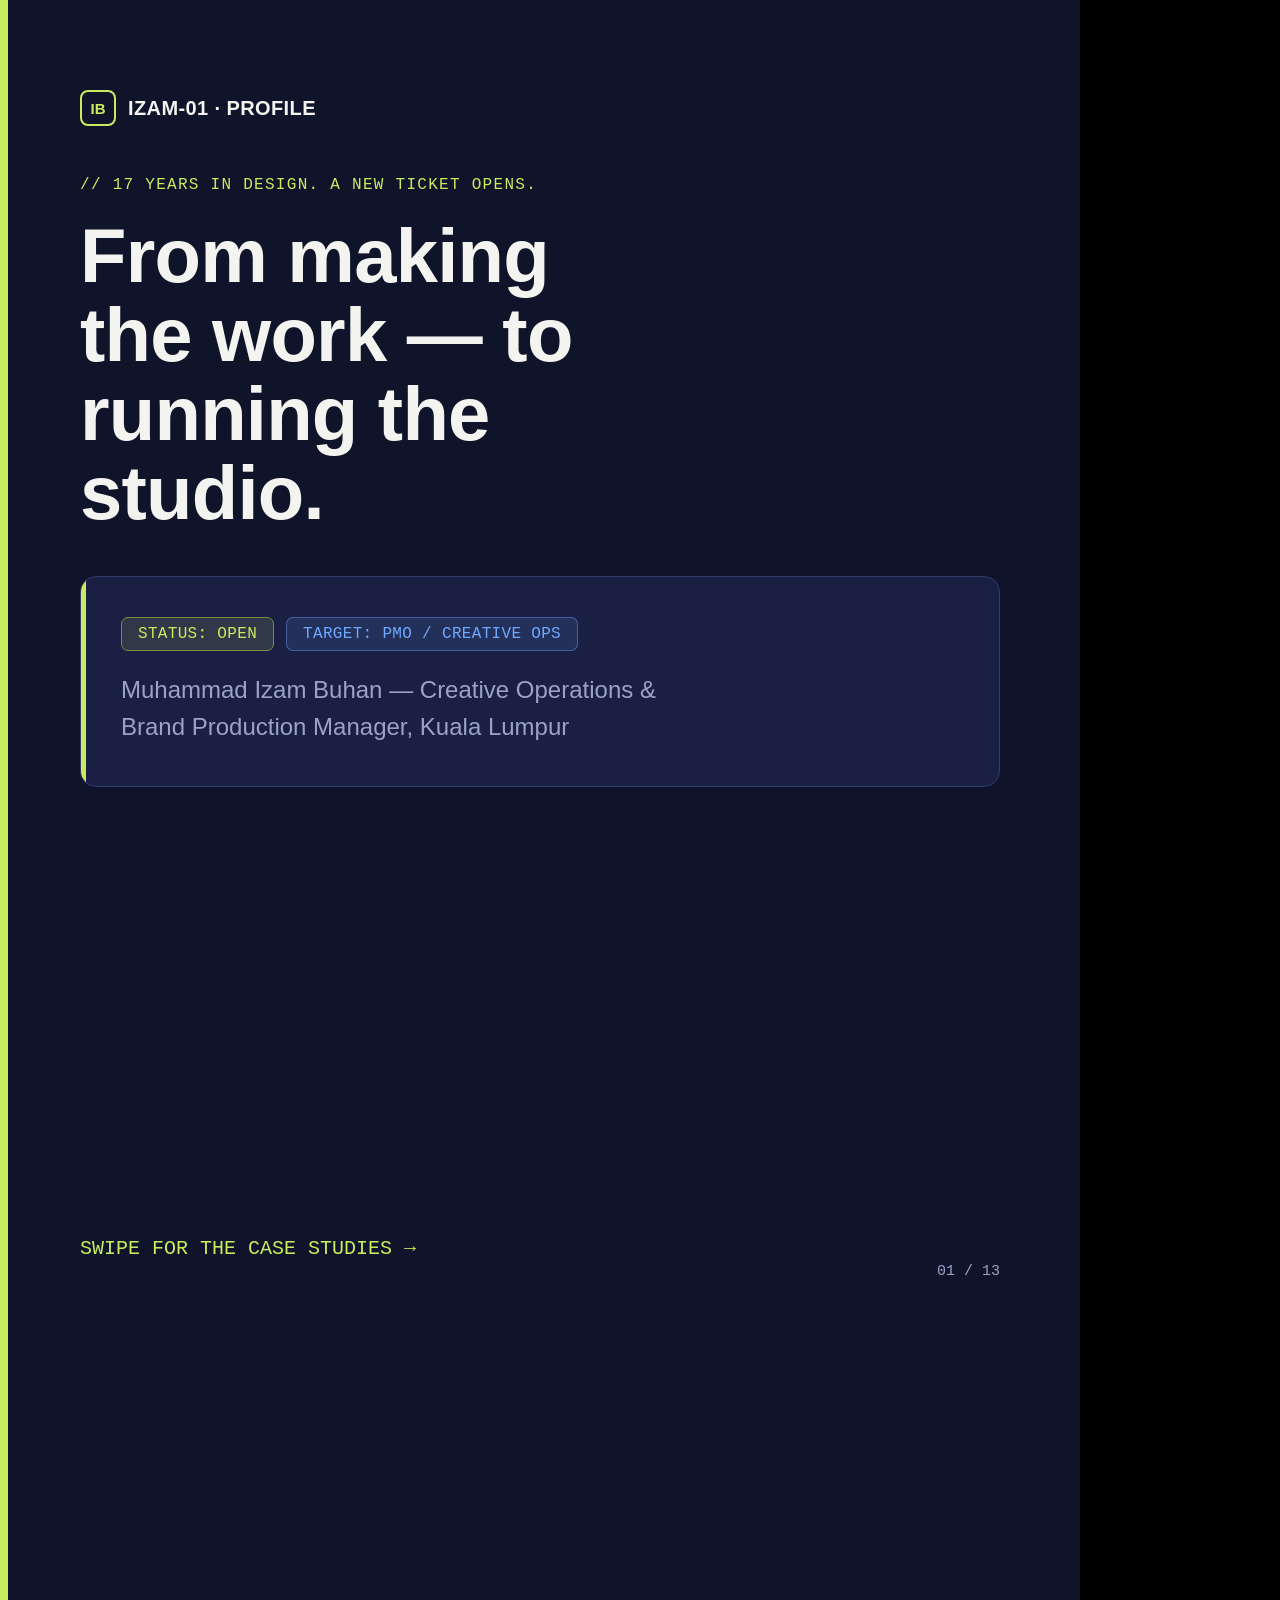
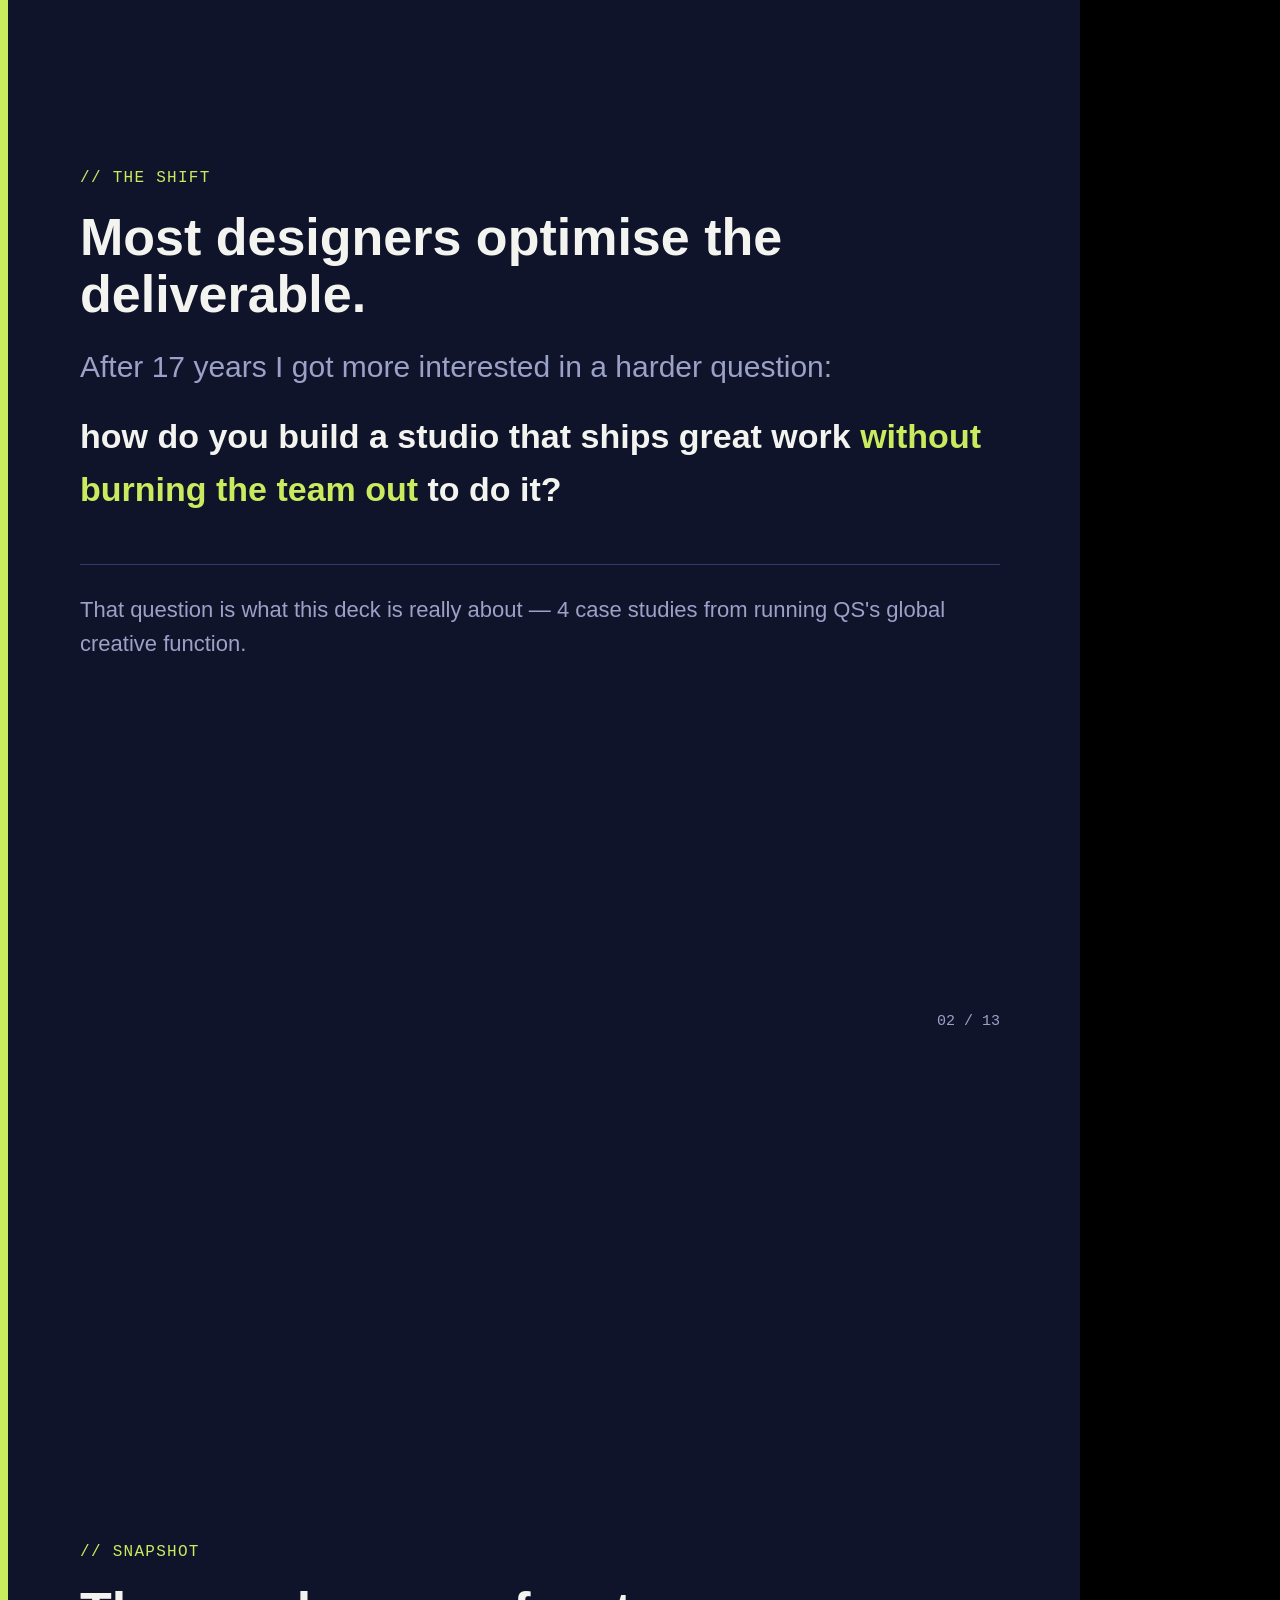
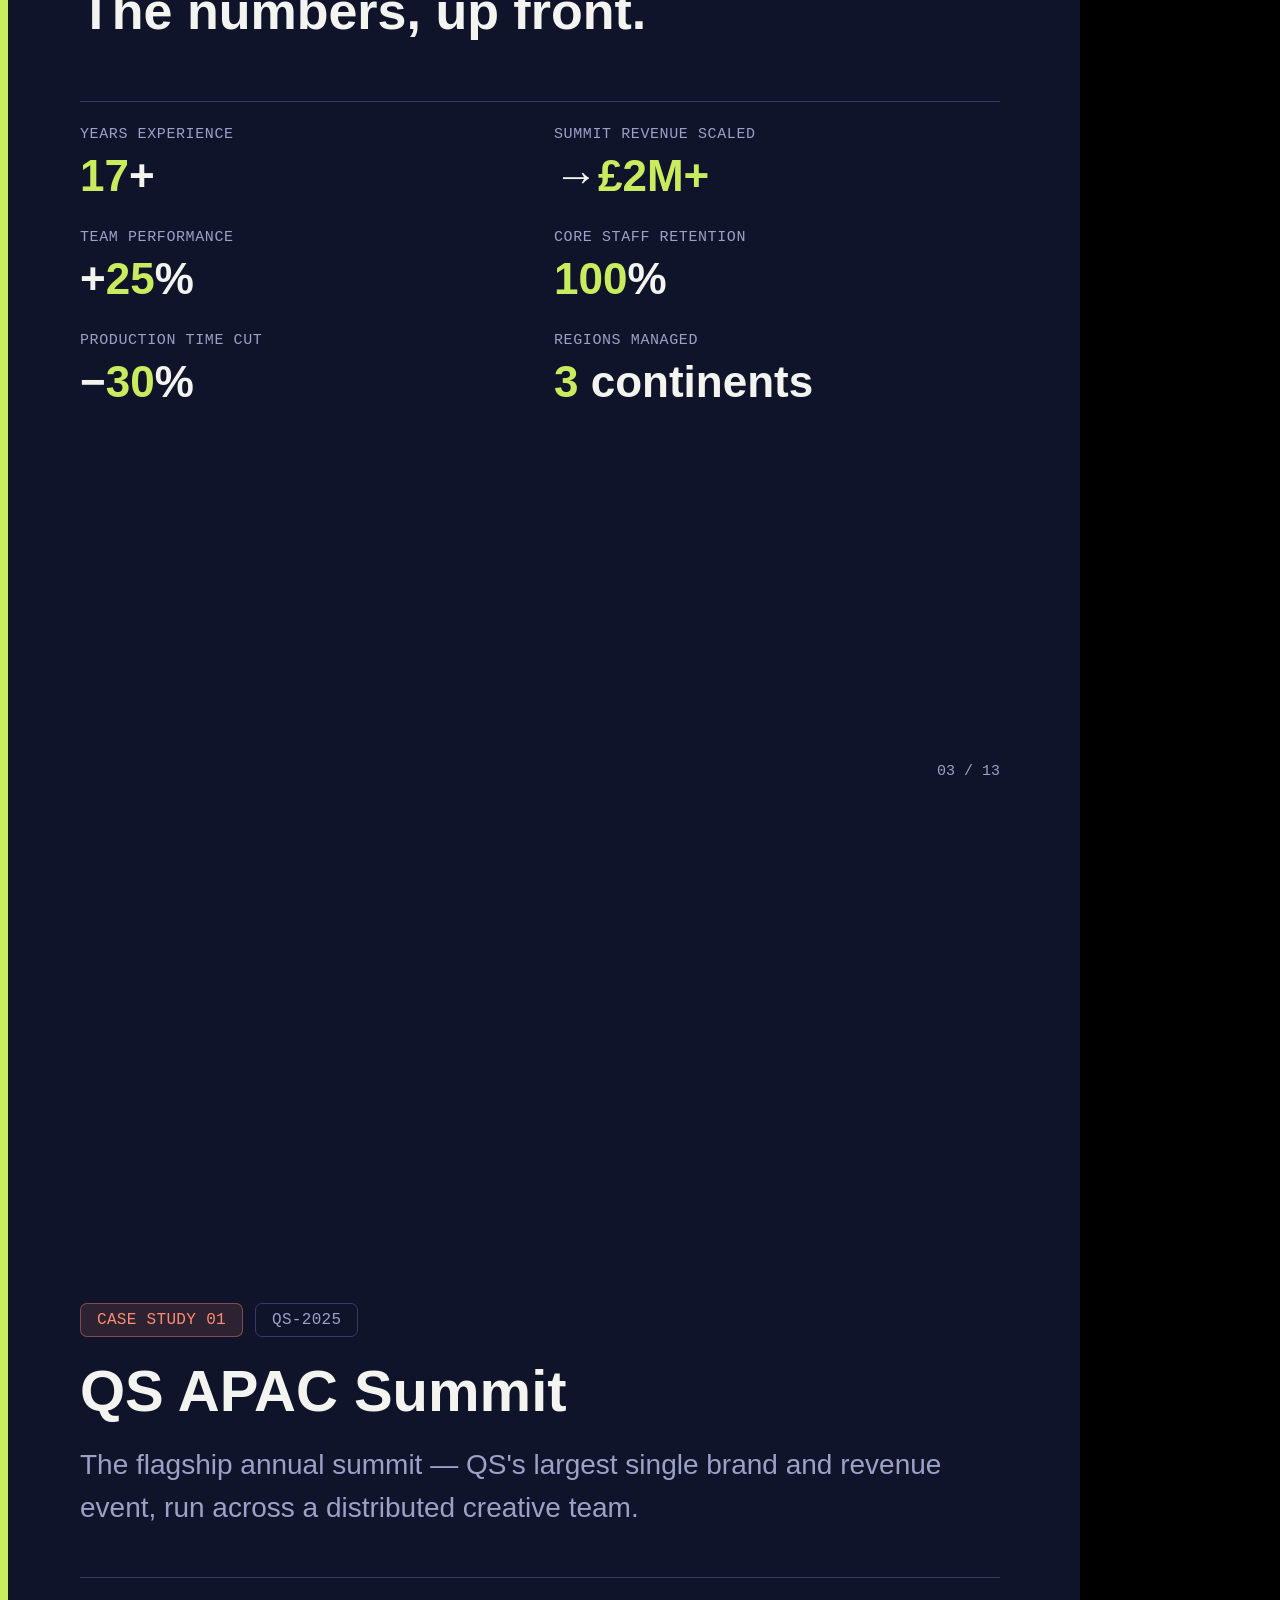
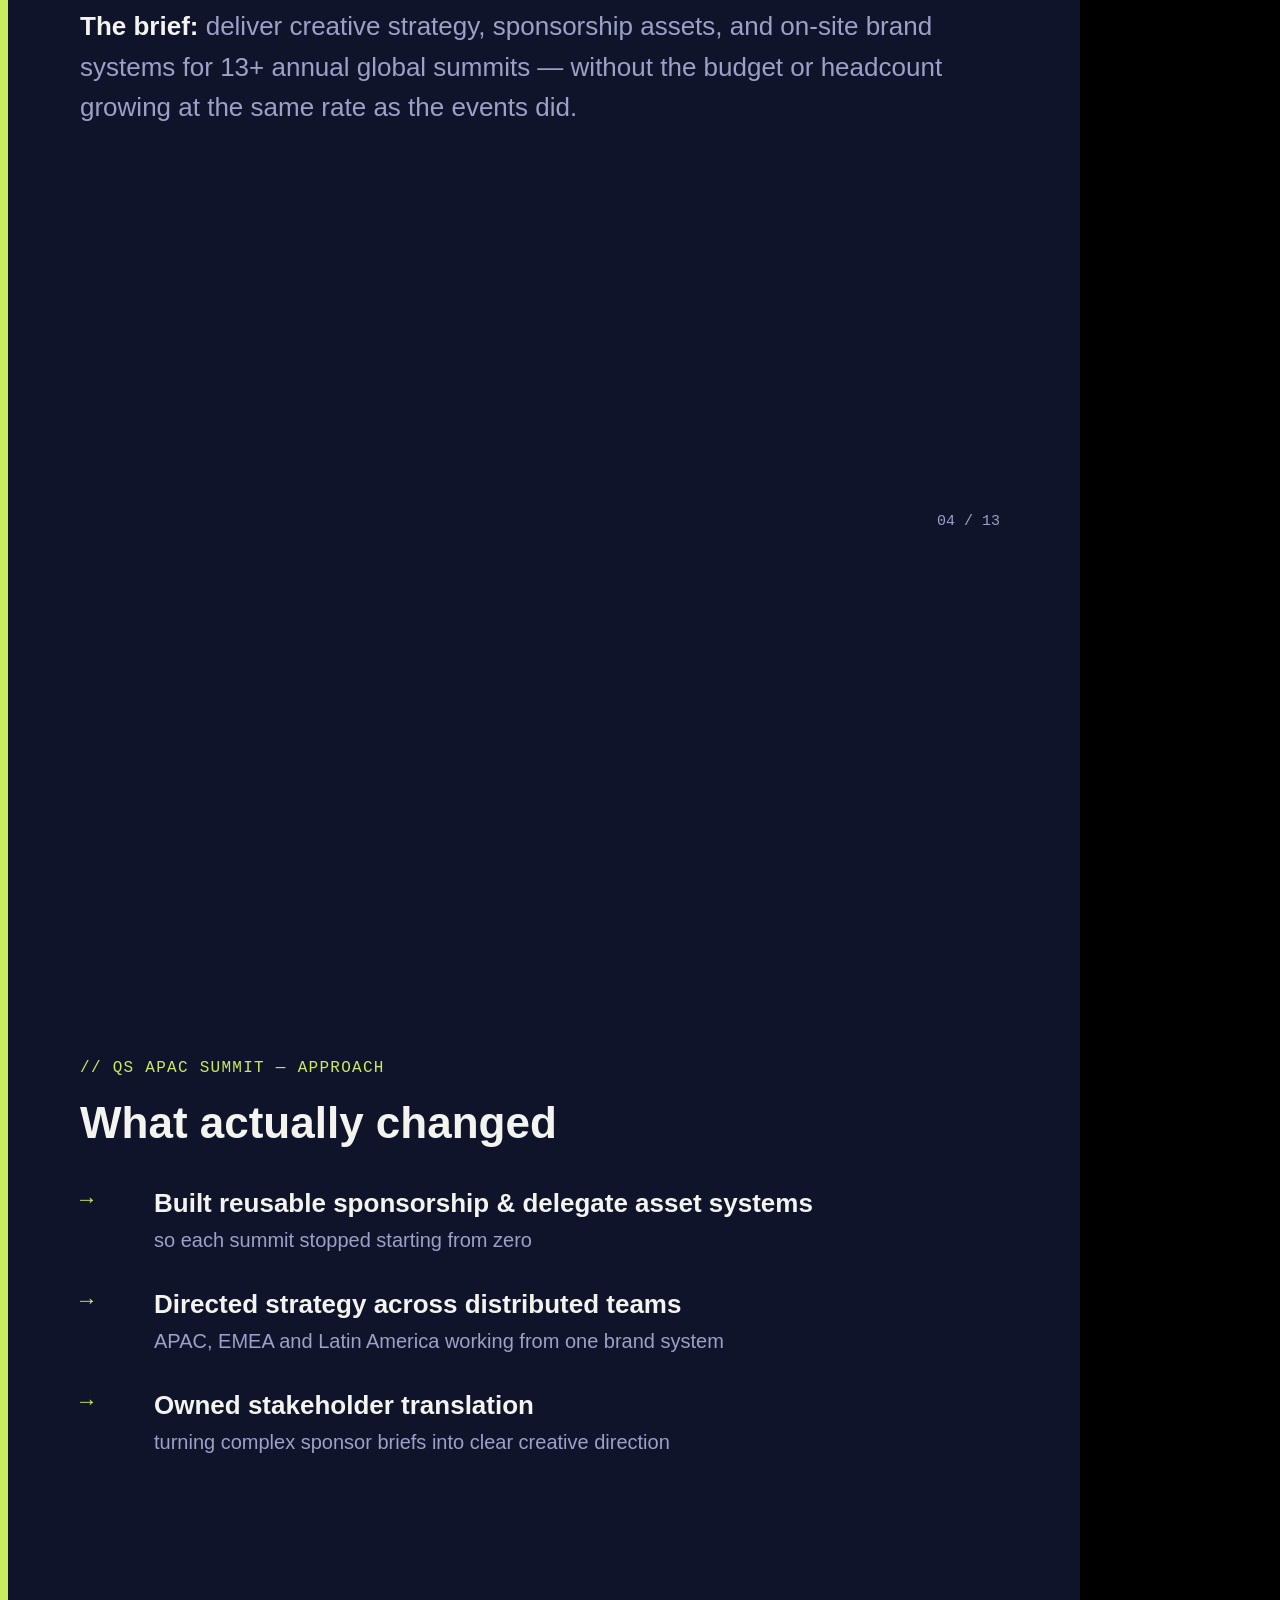
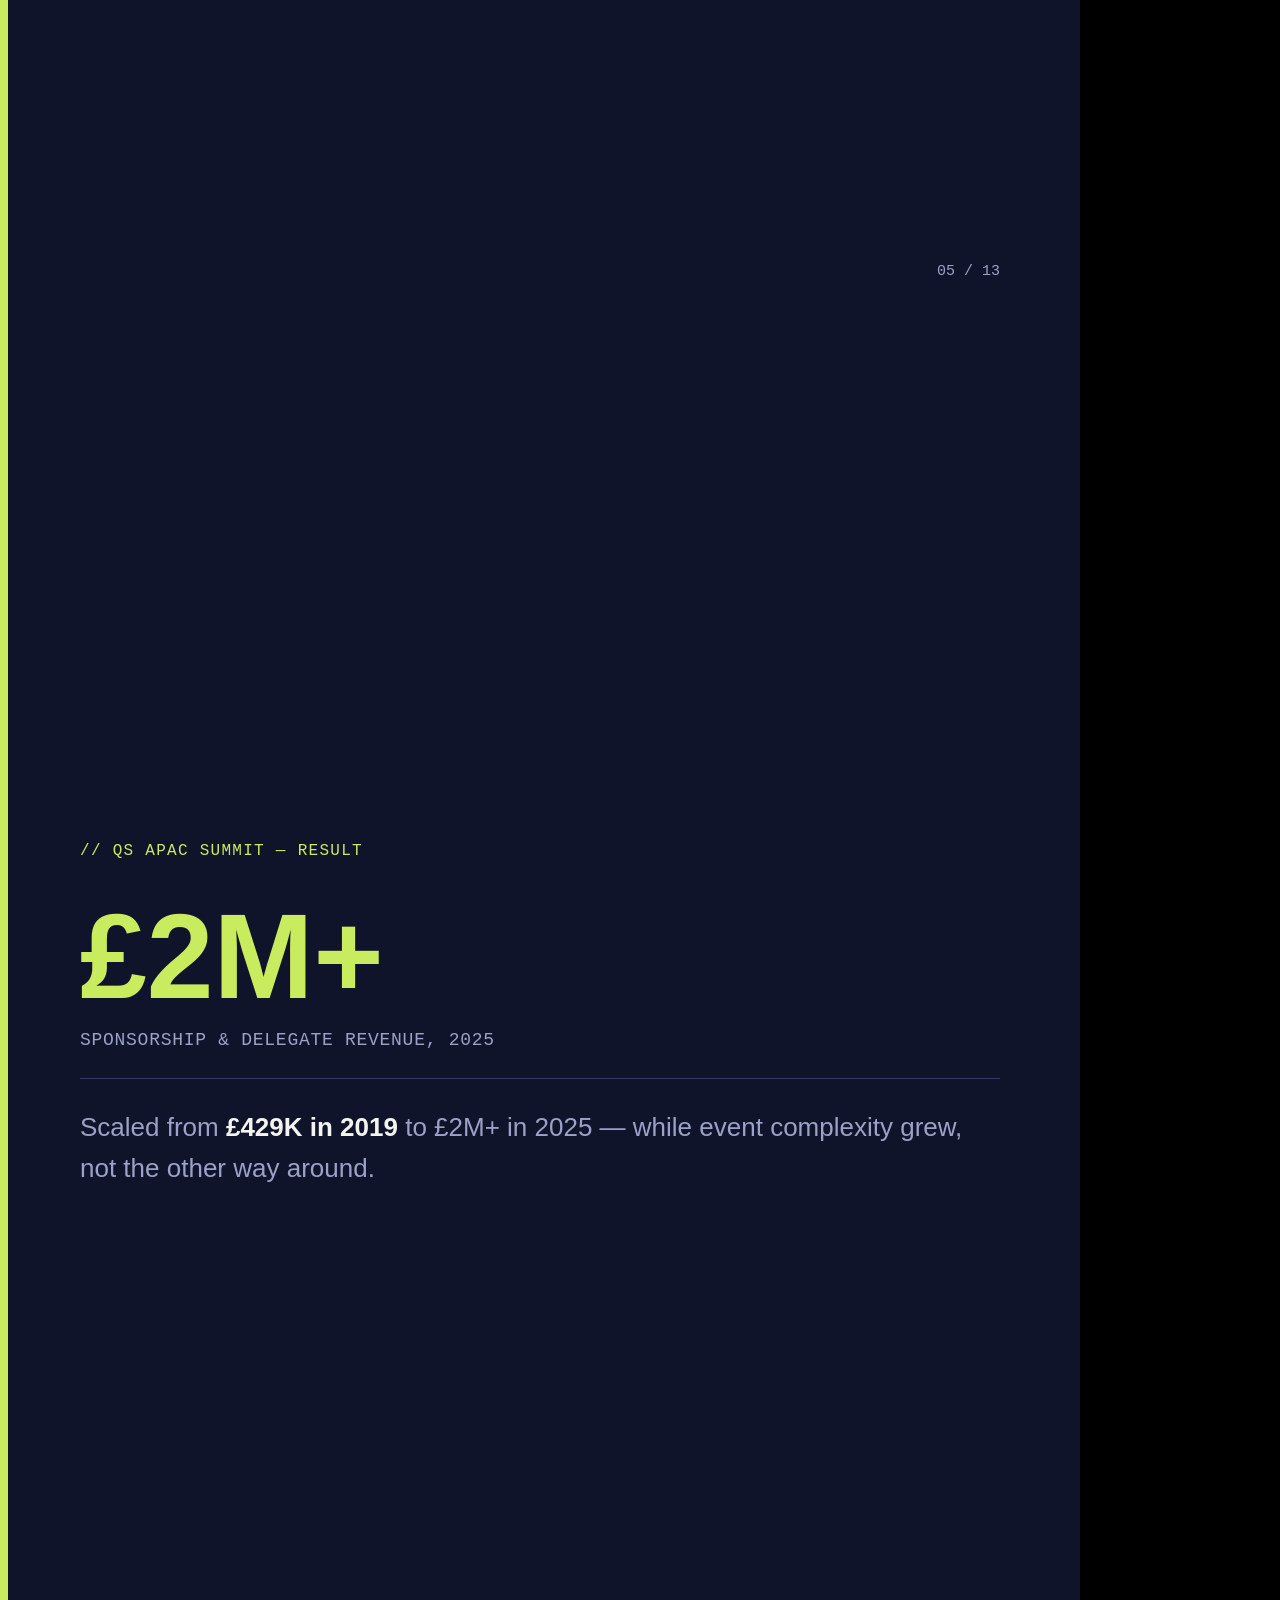
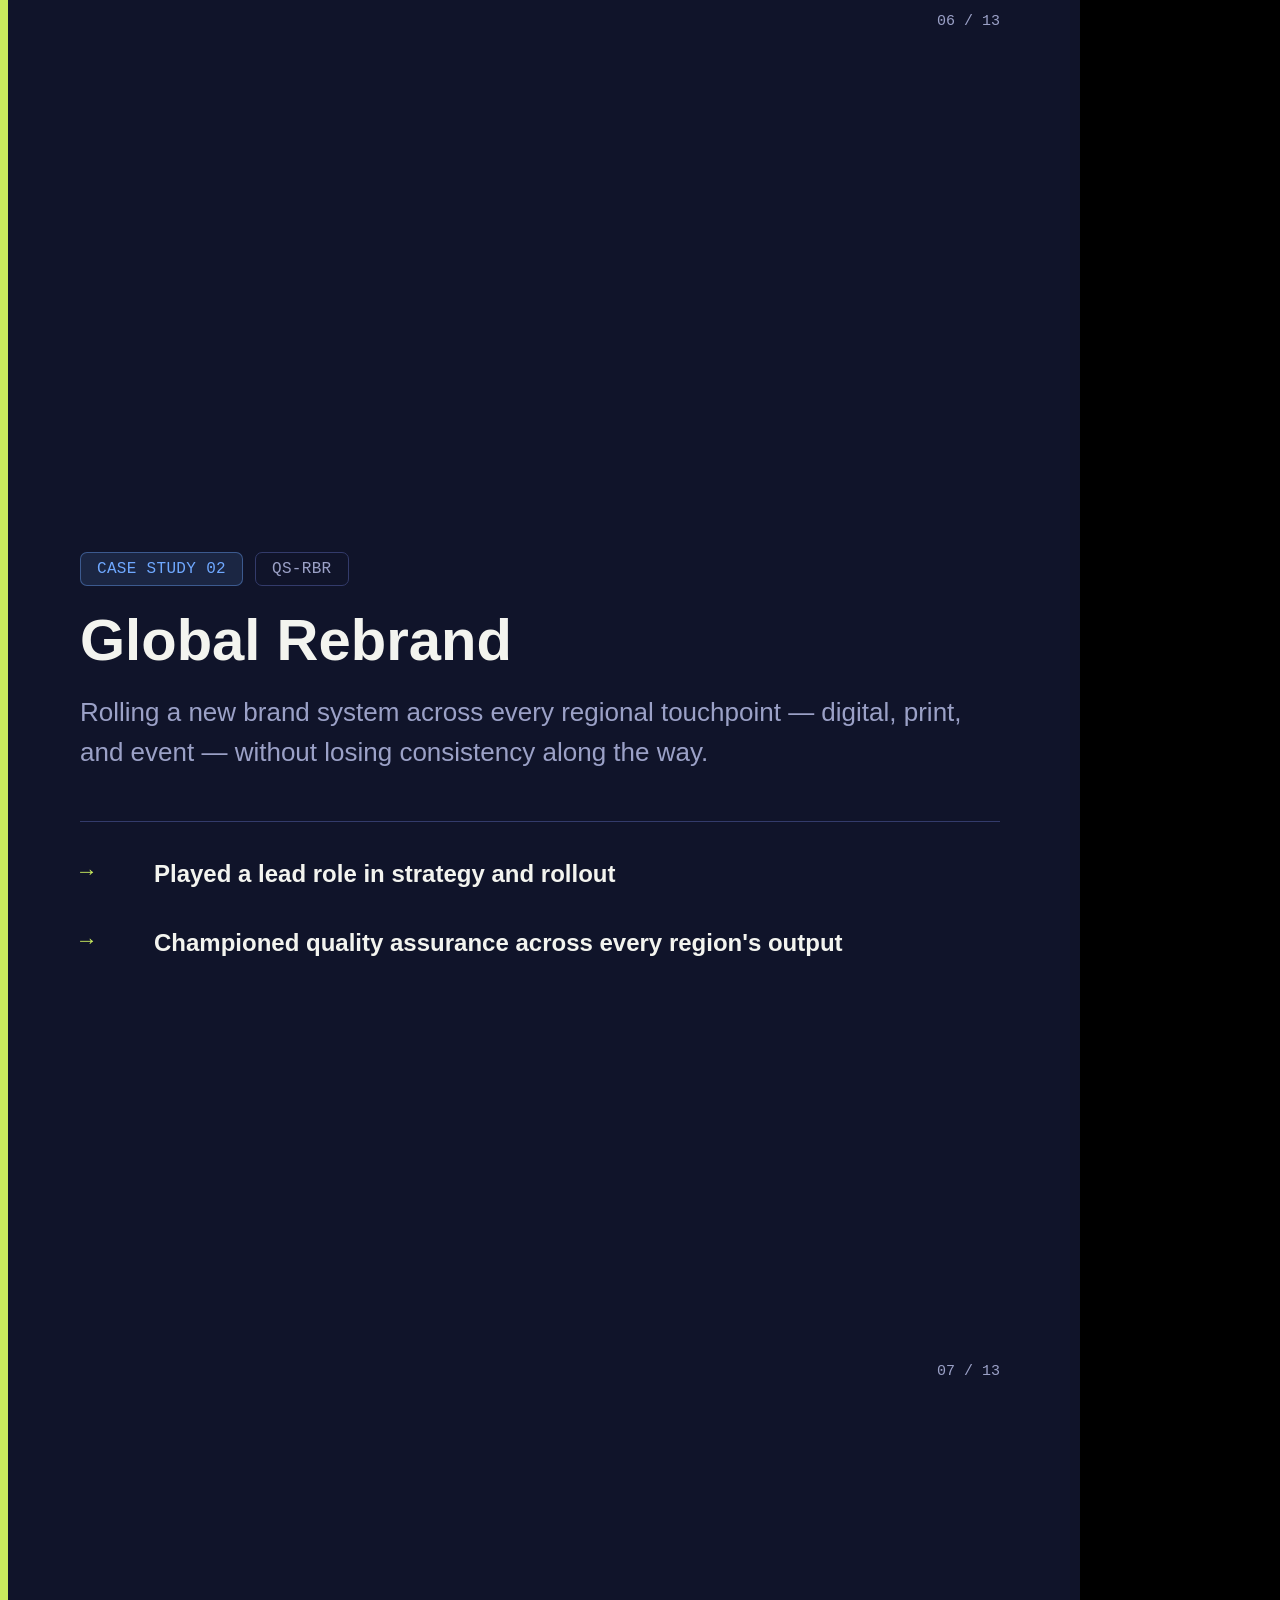
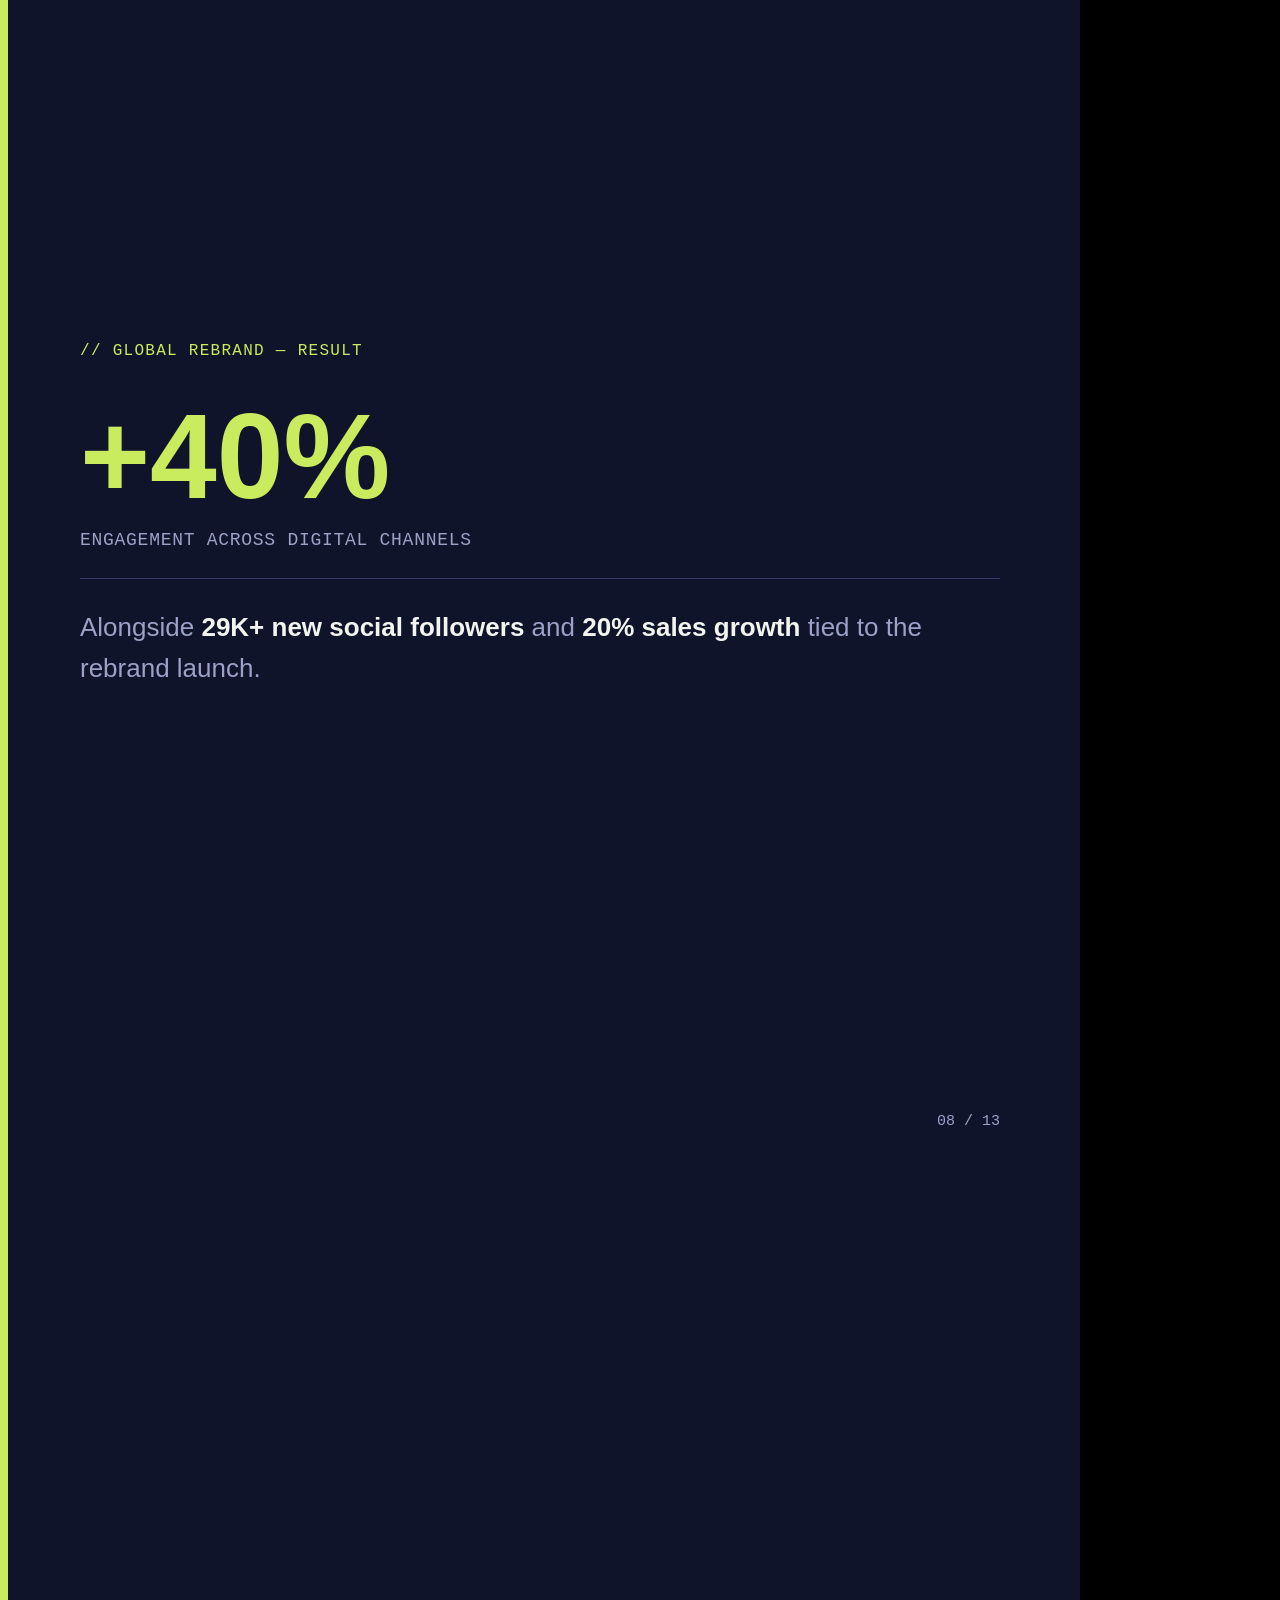
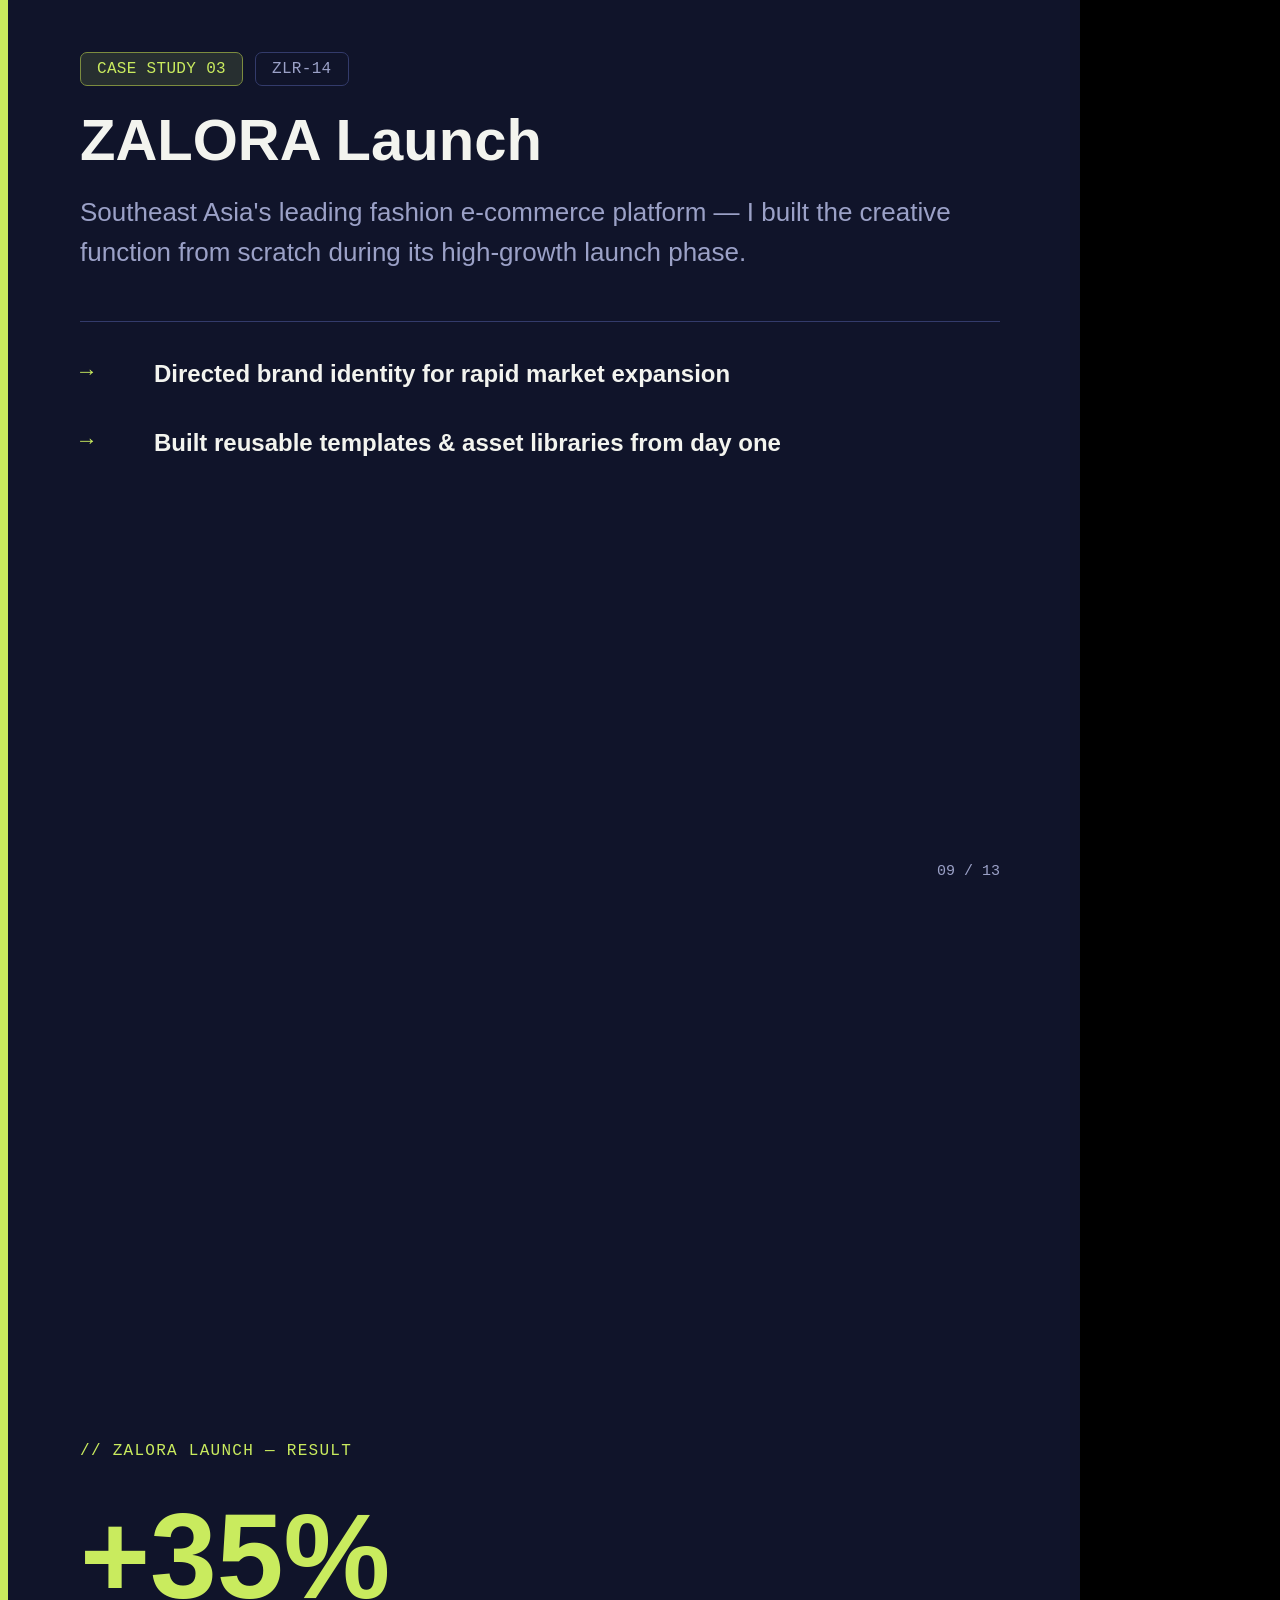
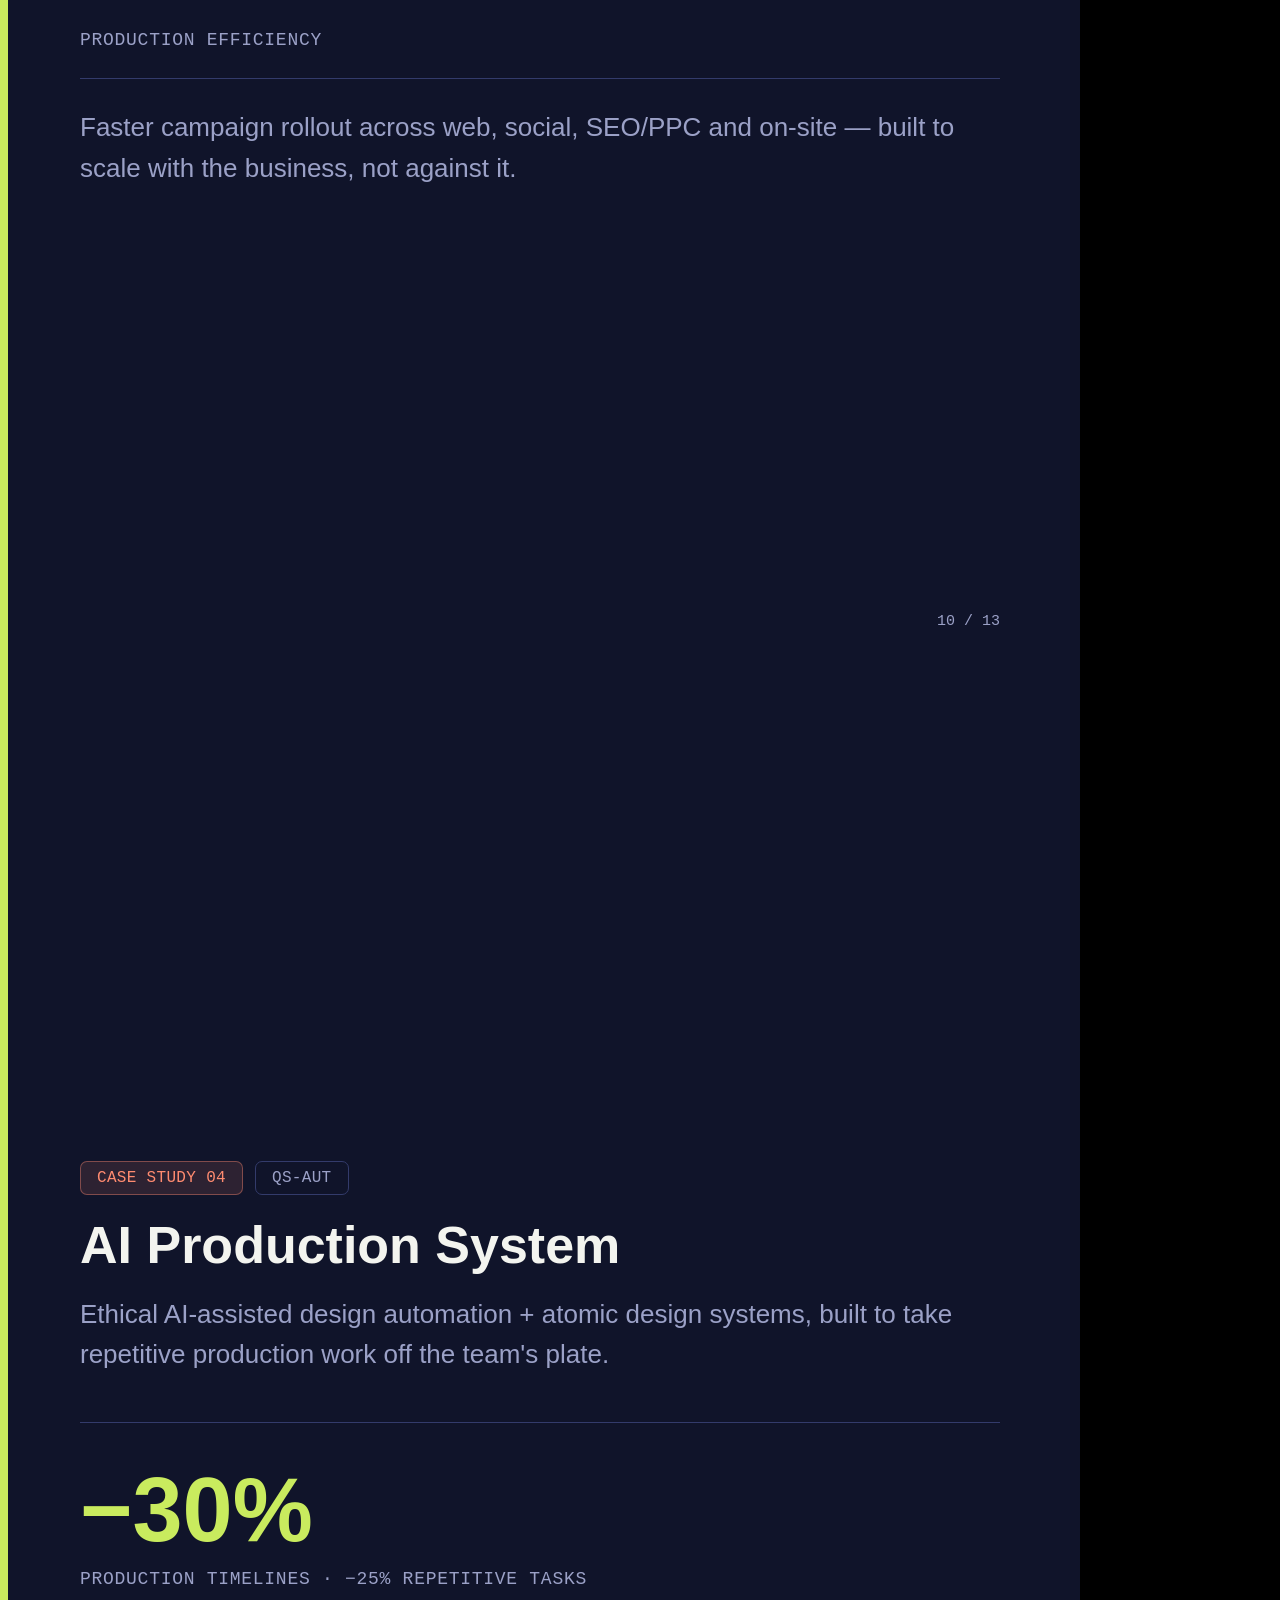
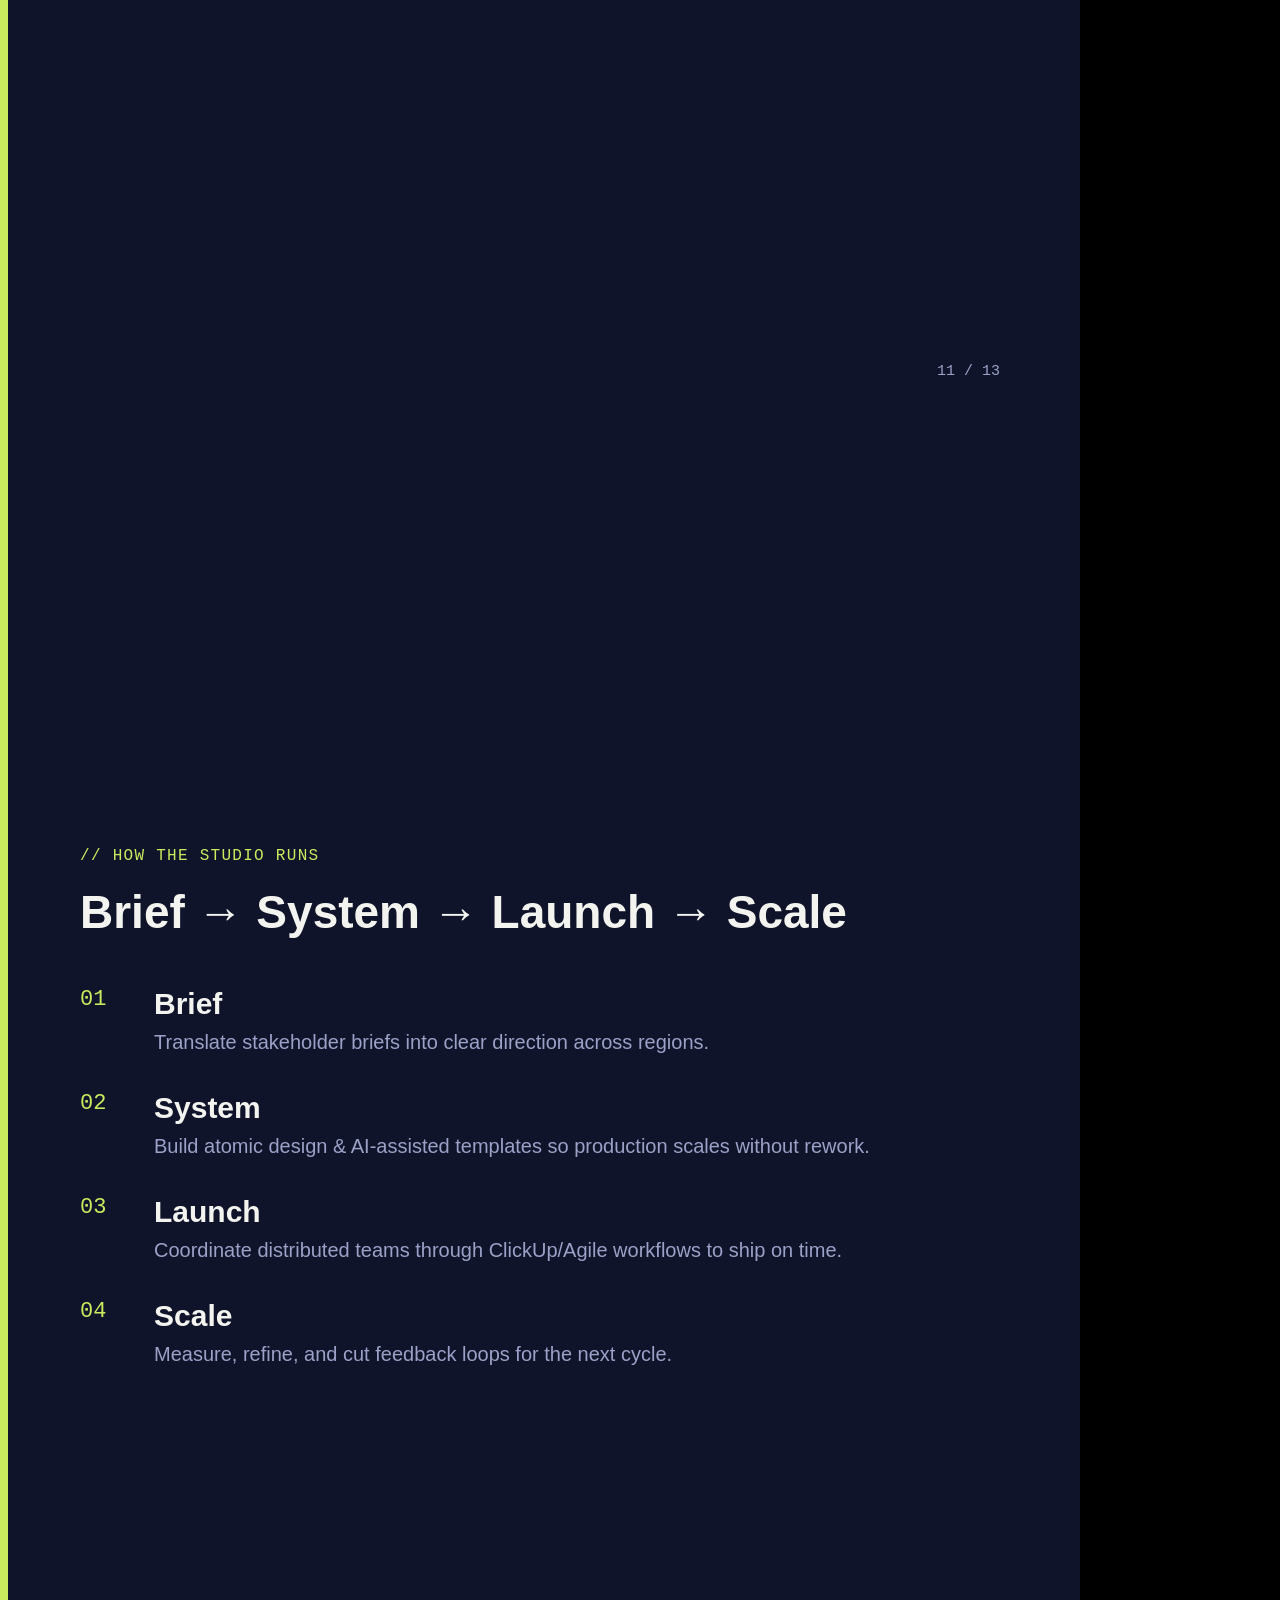
==== carousel-source.html @ 73d79869 "Update carousel-source.html" ====
<!DOCTYPE html>
<html lang="en">
<head>
<meta charset="UTF-8">
<meta name="viewport" content="width=device-width, initial-scale=1.0">
<link rel="icon" type="image/svg+xml" href="favicon.svg">
<link rel="icon" type="image/png" sizes="32x32" href="favicon-32.png">
<link rel="apple-touch-icon" sizes="180x180" href="apple-touch-icon.png">
<link rel="icon" href="favicon.ico">
<link rel="stylesheet" href="styles.css">
<title>Izam Buhan — LinkedIn Carousel</title>
<style>
  :root{
    --bg: #10142A;
    --surface: #1A2044;
    --surface-hi: #232B57;
    --line: #333B6B;
    --text: #F3F4EF;
    --text-dim: #9BA1C7;
    --accent: #C9EB5E;
    --accent-dim: #7C8C3F;
    --tag-blue: #6FA8FF;
    --tag-coral: #FF8B70;
  }
  *{ box-sizing:border-box; }
  html,body{ margin:0; padding:0; background:#000; }
  .mono{ font-family:'Liberation Mono','DejaVu Sans Mono',monospace; }
  .display{ font-family:'Liberation Sans','DejaVu Sans',sans-serif; font-weight:700; }
  body{ font-family:'Liberation Sans','DejaVu Sans',sans-serif; -webkit-font-smoothing:antialiased; }

  .slide{
    width: 1080px; height: 1350px;
    background: var(--bg);
    color: var(--text);
    position: relative;
    overflow: hidden;
    padding: 90px 80px;
    display: flex;
    flex-direction: column;
    justify-content: center;
    page-break-after: always;
  }

  .eyebrow{
    font-family:'Liberation Mono','DejaVu Sans Mono',monospace; font-size:16px; color:var(--accent);
    letter-spacing:0.08em; margin-bottom:22px; text-transform:uppercase;
  }
  .pagenum{
    position:absolute; bottom:70px; right:80px;
    font-family:'Liberation Mono','DejaVu Sans Mono',monospace; font-size:15px; color:var(--text-dim);
  }
  .accentbar{ position:absolute; left:0; top:0; bottom:0; width:8px; background:var(--accent); }

  .tag{ font-family:'Liberation Mono','DejaVu Sans Mono',monospace; font-size:16px; padding:7px 16px; border-radius:7px; letter-spacing:0.02em; display:inline-block;}
  .tag.open{ background: rgba(201,235,94,0.12); color:var(--accent); border:1px solid var(--accent-dim);}
  .tag.role{ background: rgba(111,168,255,0.12); color:var(--tag-blue); border:1px solid rgba(111,168,255,0.4);}
  .tag.shipped{ background: rgba(201,235,94,0.12); color:var(--accent); }
  .tag.scaled{ background: rgba(255,139,112,0.12); color:var(--tag-coral); }
  .tag.live{ background: rgba(111,168,255,0.12); color:var(--tag-blue); }

  h1.big{ font-family:'Liberation Sans','DejaVu Sans',sans-serif; font-weight:700; font-size:76px; line-height:1.04; margin:0 0 24px; letter-spacing:-0.01em;}
  h2.mid{ font-family:'Liberation Sans','DejaVu Sans',sans-serif; font-weight:700; font-size:52px; line-height:1.1; margin:0 0 20px; }
  p.body{ font-size:26px; line-height:1.55; color:var(--text-dim); margin:0 0 20px; }
  p.body b{ color:var(--text); font-weight:600; }

  .statline{ font-family:'Liberation Sans','DejaVu Sans',sans-serif; font-weight:700; font-size:120px; color:var(--accent); line-height:1; margin: 14px 0;}
  .statlabel{ font-family:'Liberation Mono','DejaVu Sans Mono',monospace; font-size:18px; color:var(--text-dim); letter-spacing:0.04em; }

  .field-grid{ display:grid; grid-template-columns: repeat(2, 1fr); gap: 28px; margin-top:auto; }
  .field .label{ font-family:'Liberation Mono','DejaVu Sans Mono',monospace; font-size:15px; color:var(--text-dim); margin-bottom:8px; }
  .field .value{ font-family:'Liberation Sans','DejaVu Sans',sans-serif; font-size:44px; font-weight:700; }
  .field .value span{ color:var(--accent); }

  .divider{ height:1px; background:var(--line); margin: 28px 0; }

  .flow-list .flow-item{ display:flex; gap:24px; align-items:flex-start; margin-bottom: 34px;}
  .flow-list .flow-num{ font-family:'Liberation Mono','DejaVu Sans Mono',monospace; font-size:22px; color:var(--accent); width:50px; flex-shrink:0;}
  .flow-list .flow-title{ font-family:'Liberation Sans','DejaVu Sans',sans-serif; font-weight:700; font-size:30px; margin-bottom:6px;}
  .flow-list .flow-desc{ font-size:20px; color:var(--text-dim); line-height:1.5;}

  .cover-ticket{
    background:var(--surface); border:1px solid var(--line); border-radius:16px;
    padding:40px; margin-top:20px; position:relative; overflow:hidden;
  }
  .cover-ticket::before{ content:""; position:absolute; left:0; top:0; bottom:0; width:5px; background:var(--accent);}

  .logo-row{ display:flex; align-items:center; gap:12px; margin-bottom:50px;}
  .logo-mark{ width:36px; height:36px; border:2px solid var(--accent); border-radius:8px; display:flex; align-items:center; justify-content:center; font-family:'Liberation Sans','DejaVu Sans',sans-serif; font-weight:700; font-size:15px; color:var(--accent);}
  .logo-text{ font-family:'Liberation Sans','DejaVu Sans',sans-serif; font-weight:600; font-size:20px; letter-spacing:0.02em;}

  .arrow-cta{ font-family:'Liberation Mono','DejaVu Sans Mono',monospace; font-size:20px; color:var(--accent); margin-top:auto; display:flex; align-items:center; gap:10px;}
</style>
</head>
<body>

<!-- SLIDE 1: COVER -->
<div class="slide">
  <div class="accentbar"></div>
  <div class="logo-row"><div class="logo-mark">IB</div><div class="logo-text mono">IZAM-01 · PROFILE</div></div>
  <div class="eyebrow">// 17 Years in Design. A New Ticket Opens.</div>
  <h1 class="big">From making<br>the work — to<br>running the<br>studio.</h1>
  <div class="cover-ticket">
    <div style="display:flex; gap:12px; margin-bottom:20px;">
      <span class="tag open">STATUS: OPEN</span>
      <span class="tag role">TARGET: PMO / CREATIVE OPS</span>
    </div>
    <p class="body" style="margin-bottom:0; font-size:24px;">Muhammad Izam Buhan — Creative Operations &amp; <br>Brand Production Manager, Kuala Lumpur</p>
  </div>
  <div class="arrow-cta">SWIPE FOR THE CASE STUDIES →</div>
  <div class="pagenum">01 / 13</div>
</div>

<!-- SLIDE 2: THE SHIFT -->
<div class="slide">
  <div class="accentbar"></div>
  <div class="eyebrow">// The Shift</div>
  <h2 class="mid">Most designers optimise the deliverable.</h2>
  <p class="body" style="font-size:30px;">After 17 years I got more interested in a harder question:</p>
  <p class="body" style="font-size:34px; color:var(--text); font-weight:600;">how do you build a studio that ships great work <span style="color:var(--accent)">without burning the team out</span> to do it?</p>
  <div class="divider"></div>
  <p class="body" style="font-size:22px;">That question is what this deck is really about — 4 case studies from running QS's global creative function.</p>
  <div class="pagenum">02 / 13</div>
</div>

<!-- SLIDE 3: SNAPSHOT -->
<div class="slide">
  <div class="accentbar"></div>
  <div class="eyebrow">// Snapshot</div>
  <h2 class="mid">The numbers, up front.</h2>
  <div class="field-grid" style="margin-top:40px;">
    <div class="field"><div class="label">YEARS EXPERIENCE</div><div class="value"><span>17</span>+</div></div>
    <div class="field"><div class="label">SUMMIT REVENUE SCALED</div><div class="value">→<span>£2M+</span></div></div>
    <div class="field"><div class="label">TEAM PERFORMANCE</div><div class="value">+<span>25</span>%</div></div>
    <div class="field"><div class="label">CORE STAFF RETENTION</div><div class="value"><span>100</span>%</div></div>
    <div class="field"><div class="label">PRODUCTION TIME CUT</div><div class="value">−<span>30</span>%</div></div>
    <div class="field"><div class="label">REGIONS MANAGED</div><div class="value"><span>3</span> continents</div></div>
  </div>
  <div class="pagenum">03 / 13</div>
</div>

<!-- SLIDE 4: CASE STUDY 1 - CONTEXT -->
<div class="slide">
  <div class="accentbar"></div>
  <div style="display:flex; gap:12px; margin-bottom:22px;"><span class="tag scaled">CASE STUDY 01</span><span class="tag mono" style="background:transparent;border:1px solid var(--line);color:var(--text-dim);">QS-2025</span></div>
  <h2 class="mid" style="font-size:58px;">QS APAC Summit</h2>
  <p class="body" style="font-size:28px;">The flagship annual summit — QS's largest single brand and revenue event, run across a distributed creative team.</p>
  <div class="divider"></div>
  <p class="body"><b>The brief:</b> deliver creative strategy, sponsorship assets, and on-site brand systems for 13+ annual global summits — without the budget or headcount growing at the same rate as the events did.</p>
  <div class="pagenum">04 / 13</div>
</div>

<!-- SLIDE 5: CASE STUDY 1 - APPROACH -->
<div class="slide">
  <div class="accentbar"></div>
  <div class="eyebrow">// QS APAC Summit — Approach</div>
  <h2 class="mid" style="font-size:44px;">What actually changed</h2>
  <div class="flow-list" style="margin-top:20px;">
    <div class="flow-item"><div class="flow-num">→</div><div><div class="flow-title" style="font-size:26px;">Built reusable sponsorship &amp; delegate asset systems</div><div class="flow-desc">so each summit stopped starting from zero</div></div></div>
    <div class="flow-item"><div class="flow-num">→</div><div><div class="flow-title" style="font-size:26px;">Directed strategy across distributed teams</div><div class="flow-desc">APAC, EMEA and Latin America working from one brand system</div></div></div>
    <div class="flow-item"><div class="flow-num">→</div><div><div class="flow-title" style="font-size:26px;">Owned stakeholder translation</div><div class="flow-desc">turning complex sponsor briefs into clear creative direction</div></div></div>
  </div>
  <div class="pagenum">05 / 13</div>
</div>

<!-- SLIDE 6: CASE STUDY 1 - RESULT -->
<div class="slide">
  <div class="accentbar"></div>
  <div class="eyebrow">// QS APAC Summit — Result</div>
  <div class="statline">£2M+</div>
  <div class="statlabel">SPONSORSHIP &amp; DELEGATE REVENUE, 2025</div>
  <div class="divider"></div>
  <p class="body" style="font-size:26px;">Scaled from <b>£429K in 2019</b> to £2M+ in 2025 — while event complexity grew, not the other way around.</p>
  <div class="pagenum">06 / 13</div>
</div>

<!-- SLIDE 7: CASE STUDY 2 - CONTEXT + APPROACH -->
<div class="slide">
  <div class="accentbar"></div>
  <div style="display:flex; gap:12px; margin-bottom:22px;"><span class="tag live">CASE STUDY 02</span><span class="tag mono" style="background:transparent;border:1px solid var(--line);color:var(--text-dim);">QS-RBR</span></div>
  <h2 class="mid" style="font-size:58px;">Global Rebrand</h2>
  <p class="body" style="font-size:26px;">Rolling a new brand system across every regional touchpoint — digital, print, and event — without losing consistency along the way.</p>
  <div class="divider"></div>
  <div class="flow-list" style="margin-top:10px;">
    <div class="flow-item"><div class="flow-num">→</div><div><div class="flow-title" style="font-size:24px;">Played a lead role in strategy and rollout</div></div></div>
    <div class="flow-item"><div class="flow-num">→</div><div><div class="flow-title" style="font-size:24px;">Championed quality assurance across every region's output</div></div></div>
  </div>
  <div class="pagenum">07 / 13</div>
</div>

<!-- SLIDE 8: CASE STUDY 2 - RESULT -->
<div class="slide">
  <div class="accentbar"></div>
  <div class="eyebrow">// Global Rebrand — Result</div>
  <div class="statline">+40%</div>
  <div class="statlabel">ENGAGEMENT ACROSS DIGITAL CHANNELS</div>
  <div class="divider"></div>
  <p class="body" style="font-size:26px;">Alongside <b>29K+ new social followers</b> and <b>20% sales growth</b> tied to the rebrand launch.</p>
  <div class="pagenum">08 / 13</div>
</div>

<!-- SLIDE 9: CASE STUDY 3 - CONTEXT + APPROACH -->
<div class="slide">
  <div class="accentbar"></div>
  <div style="display:flex; gap:12px; margin-bottom:22px;"><span class="tag shipped">CASE STUDY 03</span><span class="tag mono" style="background:transparent;border:1px solid var(--line);color:var(--text-dim);">ZLR-14</span></div>
  <h2 class="mid" style="font-size:58px;">ZALORA Launch</h2>
  <p class="body" style="font-size:26px;">Southeast Asia's leading fashion e-commerce platform — I built the creative function from scratch during its high-growth launch phase.</p>
  <div class="divider"></div>
  <div class="flow-list" style="margin-top:10px;">
    <div class="flow-item"><div class="flow-num">→</div><div><div class="flow-title" style="font-size:24px;">Directed brand identity for rapid market expansion</div></div></div>
    <div class="flow-item"><div class="flow-num">→</div><div><div class="flow-title" style="font-size:24px;">Built reusable templates &amp; asset libraries from day one</div></div></div>
  </div>
  <div class="pagenum">09 / 13</div>
</div>

<!-- SLIDE 10: CASE STUDY 3 - RESULT -->
<div class="slide">
  <div class="accentbar"></div>
  <div class="eyebrow">// ZALORA Launch — Result</div>
  <div class="statline">+35%</div>
  <div class="statlabel">PRODUCTION EFFICIENCY</div>
  <div class="divider"></div>
  <p class="body" style="font-size:26px;">Faster campaign rollout across web, social, SEO/PPC and on-site — built to scale with the business, not against it.</p>
  <div class="pagenum">10 / 13</div>
</div>

<!-- SLIDE 11: CASE STUDY 4 - AI SYSTEM -->
<div class="slide">
  <div class="accentbar"></div>
  <div style="display:flex; gap:12px; margin-bottom:22px;"><span class="tag scaled">CASE STUDY 04</span><span class="tag mono" style="background:transparent;border:1px solid var(--line);color:var(--text-dim);">QS-AUT</span></div>
  <h2 class="mid" style="font-size:52px;">AI Production System</h2>
  <p class="body" style="font-size:26px;">Ethical AI-assisted design automation + atomic design systems, built to take repetitive production work off the team's plate.</p>
  <div class="divider"></div>
  <div class="statline" style="font-size:90px;">−30%</div>
  <div class="statlabel">PRODUCTION TIMELINES · −25% REPETITIVE TASKS</div>
  <div class="pagenum">11 / 13</div>
</div>

<!-- SLIDE 12: HOW THE STUDIO RUNS -->
<div class="slide">
  <div class="accentbar"></div>
  <div class="eyebrow">// How The Studio Runs</div>
  <h2 class="mid" style="font-size:46px;">Brief → System → Launch → Scale</h2>
  <div class="flow-list" style="margin-top:30px;">
    <div class="flow-item"><div class="flow-num">01</div><div><div class="flow-title">Brief</div><div class="flow-desc">Translate stakeholder briefs into clear direction across regions.</div></div></div>
    <div class="flow-item"><div class="flow-num">02</div><div><div class="flow-title">System</div><div class="flow-desc">Build atomic design &amp; AI-assisted templates so production scales without rework.</div></div></div>
    <div class="flow-item"><div class="flow-num">03</div><div><div class="flow-title">Launch</div><div class="flow-desc">Coordinate distributed teams through ClickUp/Agile workflows to ship on time.</div></div></div>
    <div class="flow-item"><div class="flow-num">04</div><div><div class="flow-title">Scale</div><div class="flow-desc">Measure, refine, and cut feedback loops for the next cycle.</div></div></div>
  </div>
  <div class="pagenum">12 / 13</div>
</div>

<!-- SLIDE 13: CTA -->
<div class="slide">
  <div class="accentbar"></div>
  <div class="logo-row"><div class="logo-mark">IB</div><div class="logo-text mono">IZAM-01 · CONTACT</div></div>
  <h1 class="big" style="font-size:64px;">Let's talk about running your studio better.</h1>
  <div class="cover-ticket" style="margin-top:20px;">
    <div class="field-grid" style="grid-template-columns: 1fr;">
      <div class="field"><div class="label">FULL CASE STUDIES</div><div class="value" style="font-size:28px;">izambuhan.com</div></div>
      <div class="field"><div class="label">EMAIL</div><div class="value" style="font-size:28px;">izam.buhan@gmail.com</div></div>
      <div class="field"><div class="label">CONNECT</div><div class="value" style="font-size:28px;">linkedin.com/in/mhmdizam</div></div>
    </div>
  </div>
  <div class="arrow-cta"><a herf="https://mhmdizam.github.io/" ↑ target="FOLLOW FOR MORE ON CREATIVE OPS"</a></div>
  <div class="pagenum">13 / 13</div>
</div>

</body>
</html>
---- styles.css ----
@import url('https://fonts.googleapis.com/css2?family=Space+Grotesk:wght@400;500;600;700&family=Inter:wght@400;500;600&family=JetBrains+Mono:wght@400;500&display=swap');

:root{
  --bg: #10142A;
  --surface: #1A2044;
  --surface-hi: #232B57;
  --line: #333B6B;
  --text: #F3F4EF;
  --text-dim: #9BA1C7;
  --accent: #C9EB5E;
  --accent-dim: #7C8C3F;
  --tag-blue: #6FA8FF;
  --tag-coral: #FF8B70;
}

* { box-sizing: border-box; }
html,body{ margin:0; padding:0; }
body{
  background: var(--bg);
  color: var(--text);
  font-family: 'Inter', sans-serif;
  -webkit-font-smoothing: antialiased;
  overflow-x: hidden;
}
.mono{ font-family:'JetBrains Mono', monospace; }
.display{ font-family:'Space Grotesk', sans-serif; }
img, svg { max-width: 100%; height: auto; }
a{ color: inherit; }

.wrap{ max-width: 1180px; margin: 0 auto; padding: 0 20px; }

/* ---- NAV ---- */
nav{
  display:flex; justify-content:space-between; align-items:center;
  padding: 28px 40px; border-bottom:1px solid var(--line);
  flex-wrap: wrap; gap: 16px;
}
.logo{ display:flex; align-items:center; gap:10px; text-decoration:none; }
.logo-mark{
  width:28px; height:28px; border:1.5px solid var(--accent); border-radius:6px;
  display:flex; align-items:center; justify-content:center;
  font-size:12px; color:var(--accent); flex-shrink:0;
}
.logo-text{ font-family:'Space Grotesk'; font-weight:600; font-size:15px; letter-spacing:0.02em; color:var(--text);}
.nav-links{ display:flex; gap: 32px; font-size:14px; color:var(--text-dim); flex-wrap:wrap;}
.nav-links a{ color: var(--text-dim); text-decoration:none; }
.nav-links a:hover{ color: var(--text); cursor:pointer; }
.status-pill{
  font-family:'JetBrains Mono'; font-size:11px; letter-spacing:0.04em;
  background: rgba(201,235,94,0.1); color: var(--accent);
  border:1px solid var(--accent-dim); border-radius: 20px;
  padding: 6px 12px; display:flex; align-items:center; gap:6px;
}
.dot{ width:6px; height:6px; border-radius:50%; background:var(--accent); flex-shrink:0;}

/* ---- BREADCRUMB (case study pages) ---- */
.breadcrumb{
  font-family:'JetBrains Mono'; font-size:13px; color:var(--text-dim);
  padding: 28px 40px 0;
}
.breadcrumb a{ color:var(--text-dim); text-decoration:none; }
.breadcrumb a:hover{ color:var(--accent); }

/* ---- HERO / TICKET ---- */
.hero{ padding: 64px 40px 24px; }
.hero-eyebrow{
  font-family:'JetBrains Mono'; font-size:12px; color:var(--text-dim);
  letter-spacing:0.06em; margin-bottom: 14px;
}
.ticket{
  background: var(--surface);
  border:1px solid var(--line);
  border-radius: 14px;
  padding: 40px;
  position: relative;
  overflow:hidden;
}
.ticket::before{
  content:"";
  position:absolute; left:0; top:0; bottom:0; width:4px;
  background: var(--accent);
}
.ticket-top{
  display:flex; justify-content:space-between; align-items:flex-start;
  margin-bottom: 28px; flex-wrap: wrap; gap: 16px;
}
.ticket-id{ font-family:'JetBrains Mono'; font-size:13px; color:var(--accent); }
.ticket-tags{ display:flex; gap:8px; flex-wrap:wrap; }
.tag{
  font-family:'JetBrains Mono'; font-size:11px; padding:4px 10px;
  border-radius: 5px; letter-spacing:0.02em; white-space:nowrap;
}
.tag.open{ background: rgba(201,235,94,0.12); color: var(--accent); border:1px solid var(--accent-dim);}
.tag.role{ background: rgba(111,168,255,0.12); color: var(--tag-blue); border:1px solid rgba(111,168,255,0.4);}
.tag.scaled{ background: rgba(255,139,112,0.12); color: var(--tag-coral); border:1px solid rgba(255,139,112,0.4);}
.tag.live{ background: rgba(111,168,255,0.12); color: var(--tag-blue); border:1px solid rgba(111,168,255,0.4);}
.tag.shipped{ background: rgba(201,235,94,0.12); color: var(--accent); border:1px solid var(--accent-dim);}
.tag.neutral{ background: transparent; color: var(--text-dim); border:1px solid var(--line);}

h1.name{
  font-family:'Space Grotesk'; font-weight:700;
  font-size: clamp(32px, 5vw, 56px);
  line-height: 1.08; margin: 0 0 10px;
  letter-spacing: -0.01em;
}
.role-line{
  font-size: 18px; color: var(--text-dim); margin-bottom: 22px; max-width: 620px;
}
.summary{
  font-size:15px; line-height:1.65; color: var(--text-dim);
  max-width: 640px; margin-bottom: 32px;
}
.summary b{ color: var(--text); font-weight: 500; }

.field-grid{
  display:grid; grid-template-columns: repeat(4, 1fr);
  border-top:1px solid var(--line); padding-top: 24px; gap: 20px 16px;
}
.field .label{ font-family:'JetBrains Mono'; font-size:11px; color:var(--text-dim); margin-bottom:6px; letter-spacing:0.04em;}
.field .value{ font-family:'Space Grotesk'; font-size:22px; font-weight:600; color:var(--text); word-break:break-word;}
.field .value span{ color: var(--accent); }

.cta-row{ display:flex; gap:14px; margin-top: 32px; flex-wrap:wrap; }
.btn{
  font-family:'Inter'; font-size:14px; font-weight:500;
  padding: 12px 22px; border-radius: 8px; cursor:pointer;
  text-decoration:none; display:inline-block; border:none;
}
.btn.primary{ background: var(--accent); color:#10142A; }
.btn.ghost{ background:transparent; color:var(--text); border:1px solid var(--line); }

/* ---- BOARD SECTION (case study grid) ---- */
.board-section{ padding: 90px 40px 40px; }
.section-head{ display:flex; justify-content:space-between; align-items:baseline; margin-bottom:28px; flex-wrap:wrap; gap:10px;}
.section-title{ font-family:'Space Grotesk'; font-size:26px; font-weight:600; }
.section-sub{ font-family:'JetBrains Mono'; font-size:12px; color:var(--text-dim); }

.board{
  display:grid; grid-template-columns: repeat(3, 1fr); gap: 18px;
}
.card-link{ text-decoration:none; color:inherit; display:block; }
.card{
  background: var(--surface);
  border:1px solid var(--line);
  border-radius: 12px;
  padding: 22px;
  display:flex; flex-direction:column; gap:14px;
  transition: border-color 0.15s ease;
  height: 100%;
}
.card-link:hover .card{ border-color: var(--accent-dim); }
.card-top{ display:flex; justify-content:space-between; align-items:center;}
.card-tag{
  font-family:'JetBrains Mono'; font-size:10.5px; padding:3px 9px; border-radius:5px;
}
.card-tag.shipped{ background: rgba(201,235,94,0.12); color:var(--accent); }
.card-tag.scaled{ background: rgba(255,139,112,0.12); color: var(--tag-coral); }
.card-tag.live{ background: rgba(111,168,255,0.12); color: var(--tag-blue); }
.card-id{ font-family:'JetBrains Mono'; font-size:11px; color:var(--text-dim); }

.card-title{ font-family:'Space Grotesk'; font-size:19px; font-weight:600; line-height:1.25; }
.card-desc{ font-size:13.5px; color:var(--text-dim); line-height:1.55; }

.card-stat{
  margin-top:auto; border-top:1px solid var(--line); padding-top:12px;
  display:flex; justify-content:space-between; align-items:baseline; gap:10px;
}
.card-stat .num{ font-family:'Space Grotesk'; font-size:20px; font-weight:700; color:var(--accent); white-space:nowrap;}
.card-stat .desc{ font-family:'JetBrains Mono'; font-size:10.5px; color:var(--text-dim); text-align:right; max-width:120px; }
.card-cta{ font-family:'JetBrains Mono'; font-size:11px; color:var(--accent); }

/* ---- WORKFLOW STRIP (systems section) ---- */
.flow-section{ padding: 90px 40px; }
.flow-strip{
  display:flex; align-items:stretch; border:1px solid var(--line); border-radius:12px; overflow:hidden;
}
.flow-step{
  flex:1; padding: 26px 22px; position:relative;
  border-right:1px solid var(--line);
}
.flow-step:last-child{ border-right:none; }
.flow-num{ font-family:'JetBrains Mono'; font-size:11px; color: var(--accent); margin-bottom:10px; }
.flow-title{ font-family:'Space Grotesk'; font-weight:600; font-size:15.5px; margin-bottom:8px; }
.flow-desc{ font-size:12.5px; color:var(--text-dim); line-height:1.5; }

/* ---- CASE STUDY: CONTENT SECTIONS ---- */
.content-section{ padding: 60px 40px; border-top:1px solid var(--line); }
.content-section:first-of-type{ border-top:none; }
.section-eyebrow{
  font-family:'JetBrains Mono'; font-size:12px; color:var(--accent);
  letter-spacing:0.06em; margin-bottom: 16px; text-transform:uppercase;
}
.section-h2{ font-family:'Space Grotesk'; font-weight:700; font-size: clamp(24px, 3.5vw, 32px); margin:0 0 20px; line-height:1.25;}
.lead-text{ font-size:16px; line-height:1.75; color:var(--text-dim); max-width:720px;}
.lead-text b{ color:var(--text); font-weight:600;}

.approach-list{ display:flex; flex-direction:column; gap:30px; margin-top:32px; max-width:720px;}
.approach-item{ display:flex; gap:22px; }
.approach-num{ font-family:'JetBrains Mono'; font-size:15px; color:var(--accent); flex-shrink:0; width:32px; padding-top:3px;}
.approach-title{ font-family:'Space Grotesk'; font-weight:600; font-size:18px; margin-bottom:6px;}
.approach-desc{ font-size:14.5px; color:var(--text-dim); line-height:1.6;}

.result-block{ padding:60px 40px; border-top:1px solid var(--line); background: var(--surface); }
.result-num{ font-family:'Space Grotesk'; font-weight:700; font-size: clamp(48px,9vw,88px); color:var(--accent); line-height:1; margin:14px 0;}
.result-label{ font-family:'JetBrains Mono'; font-size:12.5px; color:var(--text-dim); letter-spacing:0.04em;}
.result-desc{ font-size:15px; color:var(--text-dim); max-width:640px; margin-top:20px; line-height:1.65;}
.result-desc b{ color:var(--text); font-weight:600;}

.secondary-stats{ display:grid; grid-template-columns:repeat(3,1fr); gap:24px; margin-top:40px; max-width:820px;}

/* ---- GALLERY ---- */
.gallery-section{ padding: 50px 40px; }
.gallery-grid{ display:grid; grid-template-columns: repeat(3, 1fr); gap: 24px; }
.gallery-item{ display:flex; flex-direction:column; gap:12px; }
.gallery-thumb{
  aspect-ratio: 4 / 3;
  border-radius: 10px;
  border: 1px dashed var(--line);
  background: var(--surface);
  display:flex; align-items:center; justify-content:center;
  overflow:hidden;
}
.gallery-thumb img{ width:100%; height:100%; object-fit:cover; display:block; }
.gallery-placeholder-label{
  font-family:'JetBrains Mono'; font-size:11px; color:var(--text-dim);
  text-align:center; padding: 0 16px; line-height:1.6;
}
.gallery-placeholder-label .plus{ color:var(--accent); font-size:20px; display:block; margin-bottom:6px; }
.gallery-caption .g-title{ font-family:'Space Grotesk'; font-weight:600; font-size:15px; margin-bottom:3px;}
.gallery-caption .g-meta{ font-family:'JetBrains Mono'; font-size:11px; color:var(--text-dim); }

/* ---- CASE NAV (prev / next) ---- */
.case-nav{ display:flex; justify-content:space-between; padding:50px 40px; border-top:1px solid var(--line); gap:24px; flex-wrap:wrap;}
.case-nav a{ text-decoration:none; display:flex; flex-direction:column; gap:6px; }
.case-nav .nav-label{ font-family:'JetBrains Mono'; font-size:12px; color:var(--text-dim); }
.case-nav .nav-title{ font-family:'Space Grotesk'; font-size:18px; color:var(--text); font-weight:600;}
.case-nav a:hover .nav-title{ color:var(--accent); }
.case-nav .next{ text-align:right; align-items:flex-end; }

/* ---- FOOTER ---- */
footer{
  padding: 60px 40px 40px; border-top:1px solid var(--line);
  display:flex; justify-content:space-between; align-items:center; flex-wrap:wrap; gap:20px;
}
.footer-left{ font-family:'Space Grotesk'; font-size:20px; font-weight:600; }
.footer-links{ display:flex; gap:26px; font-size:13.5px; color:var(--text-dim); flex-wrap:wrap; }
.footer-links a{ color:var(--text-dim); text-decoration:none; }
.footer-links a:hover{ color:var(--accent); }

/* ==== TABLET BREAKPOINT (max-width: 900px) ==== */
@media (max-width: 900px) {
  nav { padding: 20px; }
  .hero { padding: 40px 0 20px; }
  .breadcrumb{ padding: 20px 0 0; }
  .ticket { padding: 28px 24px; }
  .field-grid { grid-template-columns: repeat(2, 1fr); }
  .board-section, .flow-section, .content-section, .result-block, .case-nav { padding: 50px 0 20px; }
  .board { grid-template-columns: repeat(2, 1fr); gap: 16px; }
  .flow-strip { flex-direction: column; }
  .flow-step { border-right: none; border-bottom: 1px solid var(--line); }
  .flow-step:last-child { border-bottom: none; }
  .secondary-stats{ grid-template-columns: repeat(2,1fr); }
  .gallery-grid{ grid-template-columns: repeat(2,1fr); }
  footer { padding: 40px 0; flex-direction: column; align-items: flex-start; }
}

/* ==== MOBILE BREAKPOINT (max-width: 600px) ==== */
@media (max-width: 600px) {
  nav { flex-direction: column; align-items: flex-start; gap: 14px; padding: 16px 20px; }
  .nav-links { width: 100%; justify-content: flex-start; gap: 18px; font-size: 13px; }
  .status-pill { width: 100%; justify-content: center; }
  .ticket-top { flex-direction: column; align-items: flex-start; gap: 10px; }
  .ticket-tags { flex-wrap: wrap; }
  h1.name { font-size: 30px; }
  .role-line { font-size: 15px; }
  .summary { font-size: 14px; }
  .field-grid { grid-template-columns: 1fr; gap: 16px; }
  .field .value { font-size: 20px; }
  .cta-row { flex-direction: column; width: 100%; }
  .btn { width: 100%; text-align: center; }
  .board { grid-template-columns: 1fr; }
  .card { padding: 18px; }
  .approach-item{ gap:14px; }
  .secondary-stats{ grid-template-columns: 1fr; }
  .gallery-grid{ grid-template-columns: 1fr; }
  .result-num{ font-size: 52px; }
  .case-nav{ flex-direction:column; }
  .case-nav .next{ text-align:left; align-items:flex-start; }
  .footer-left { font-size: 17px; word-break: break-word; }
  .footer-links { flex-direction: column; gap: 12px; }
}
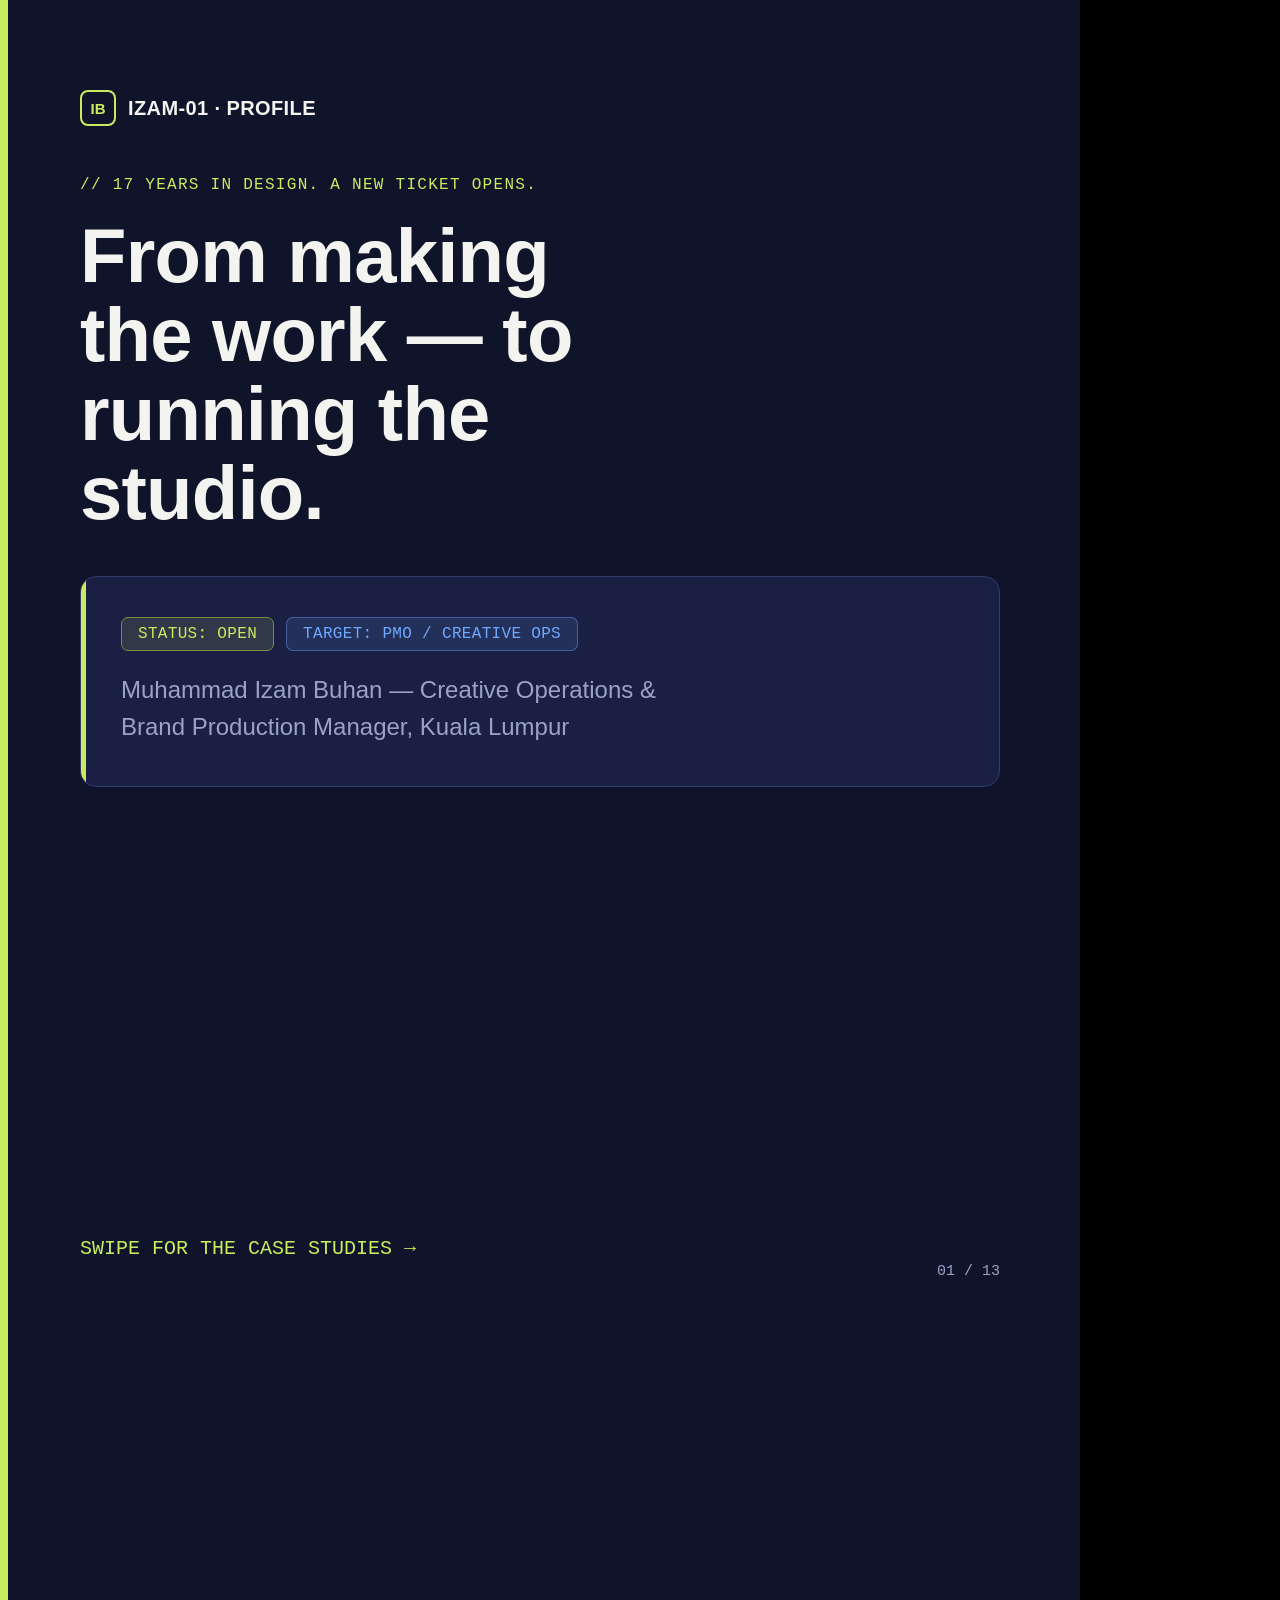
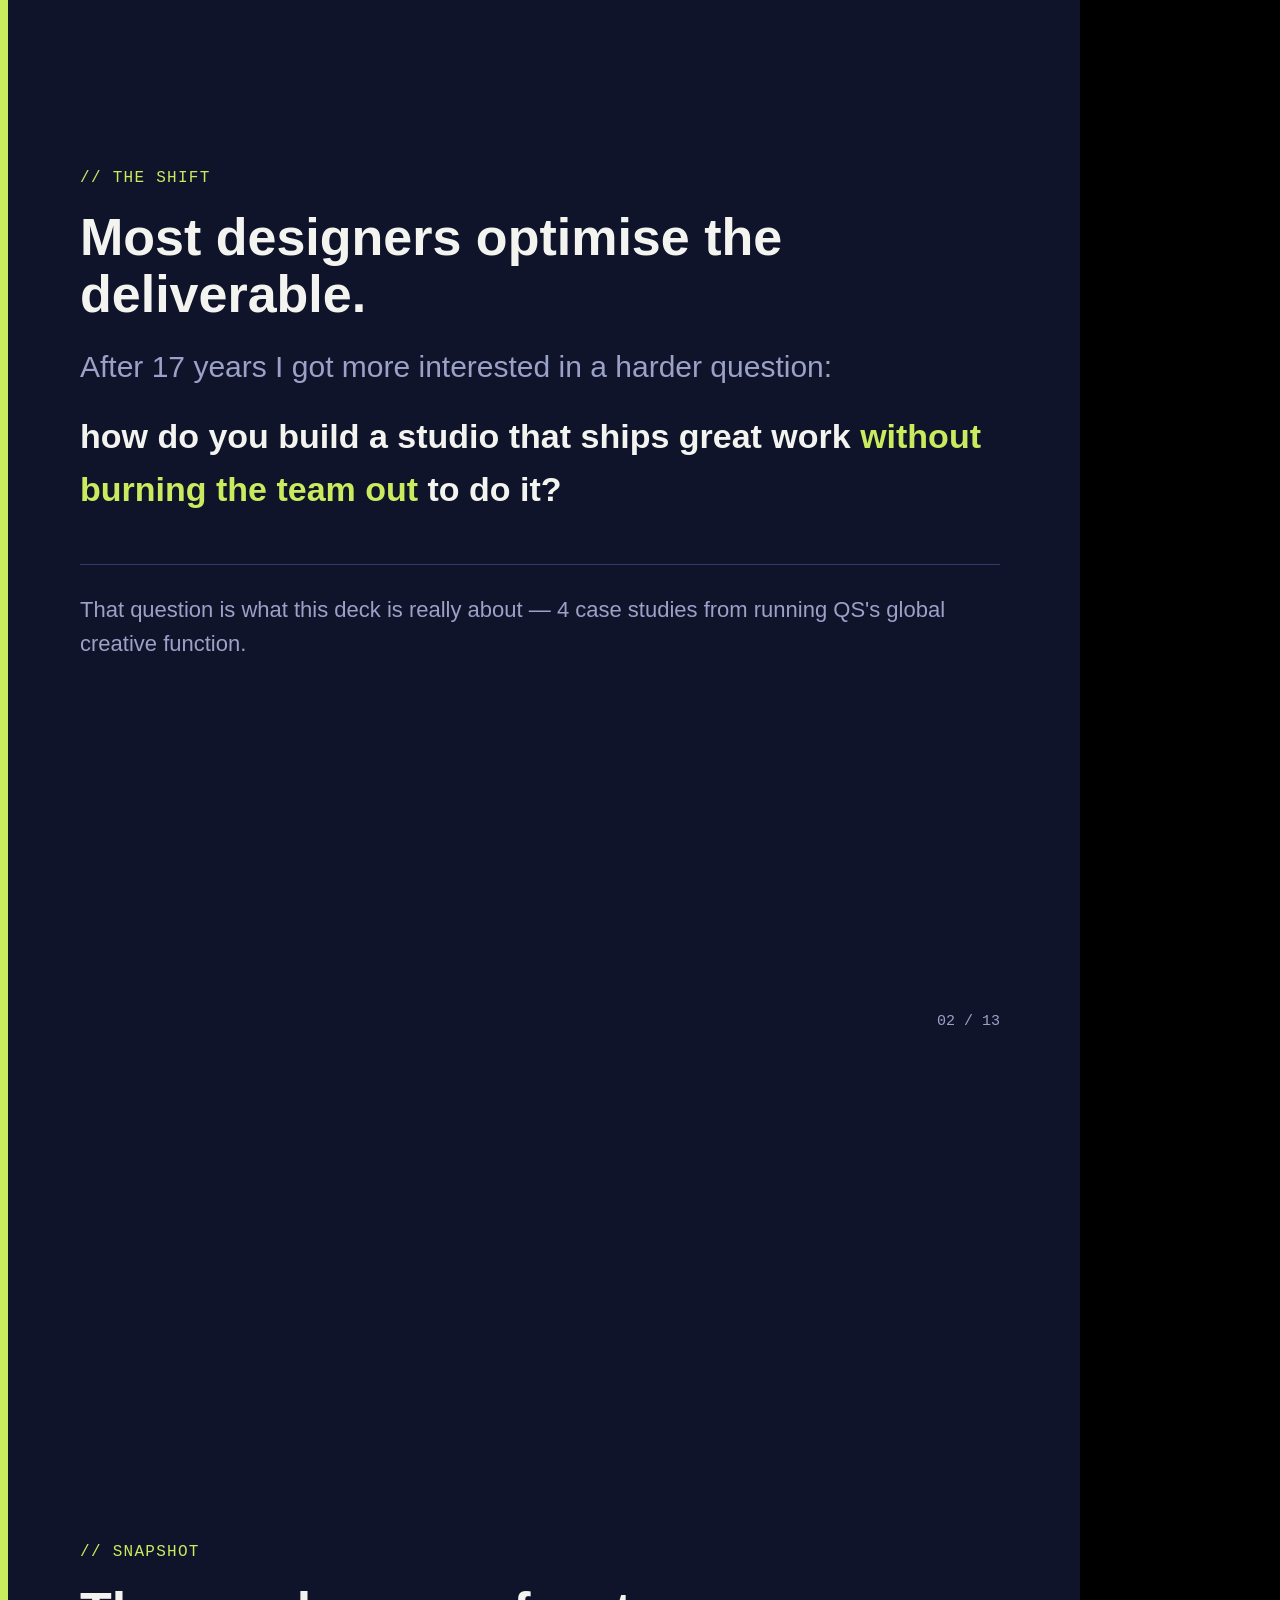
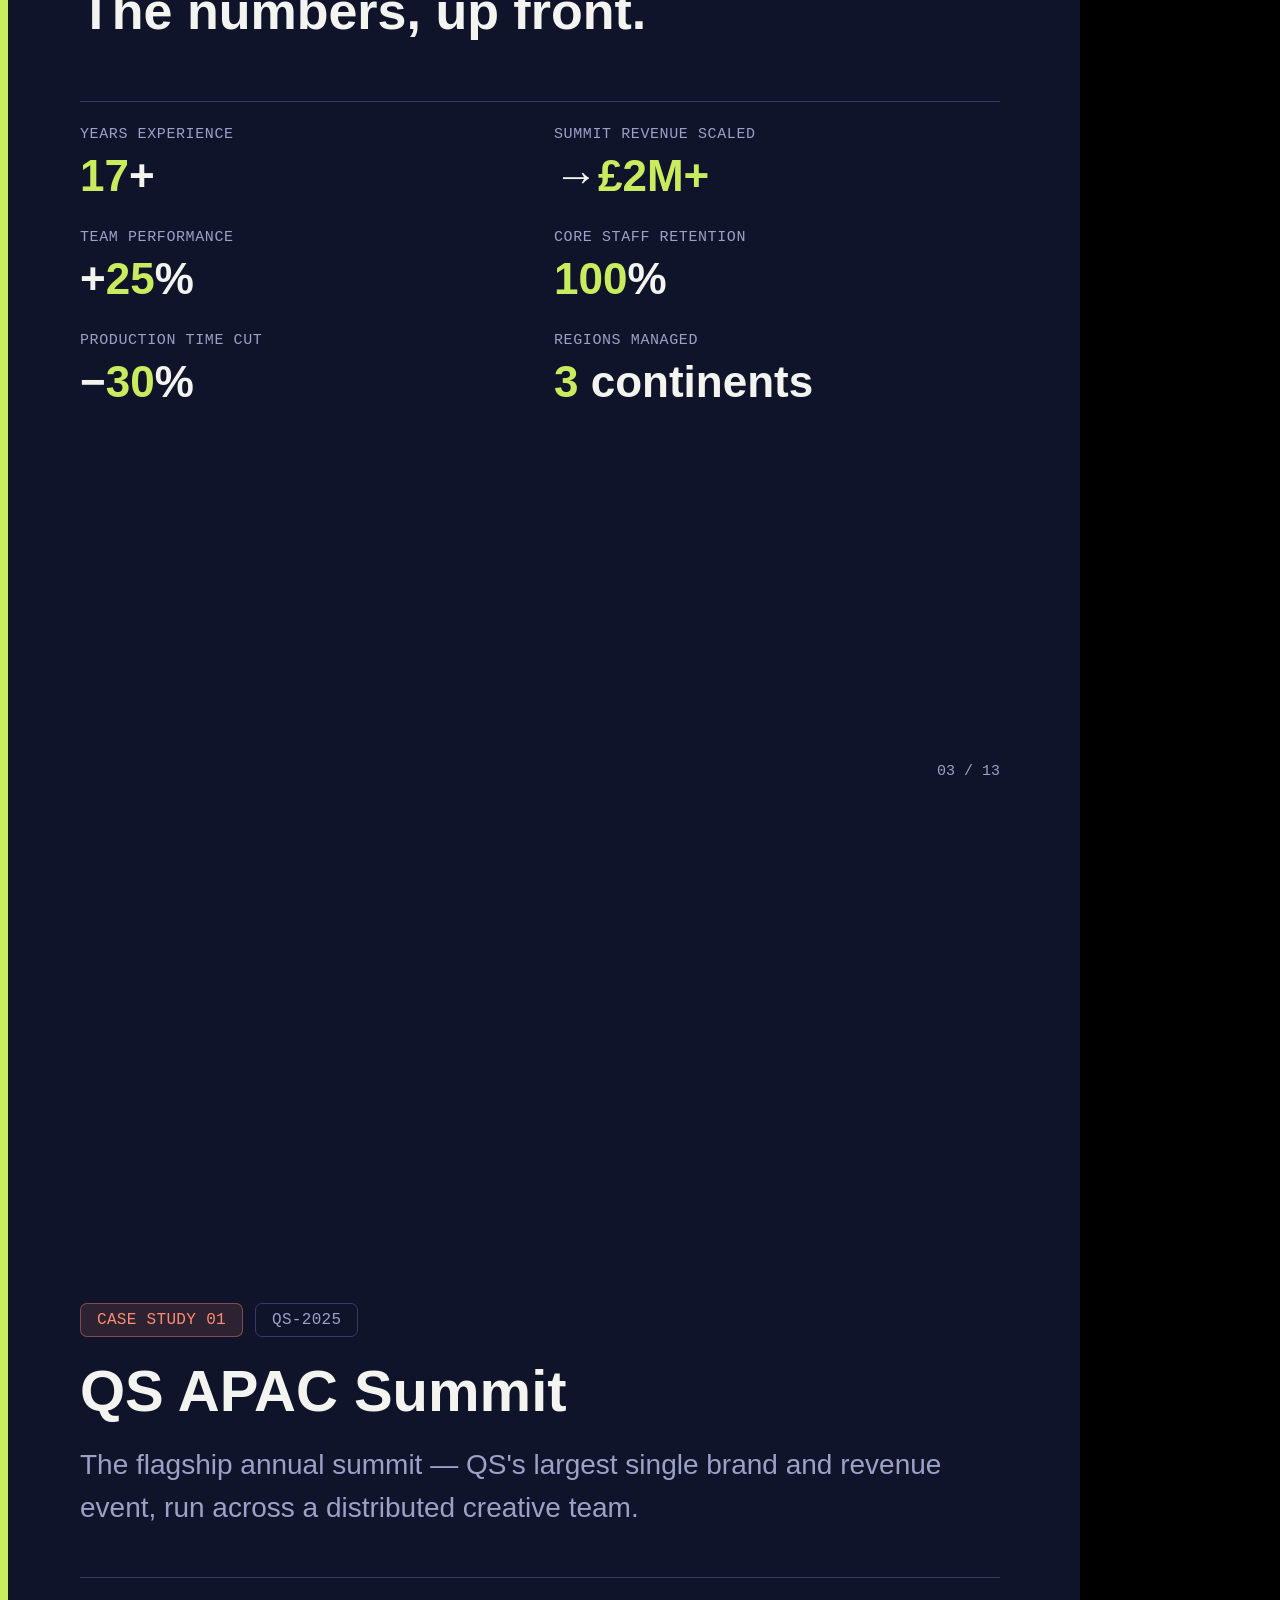
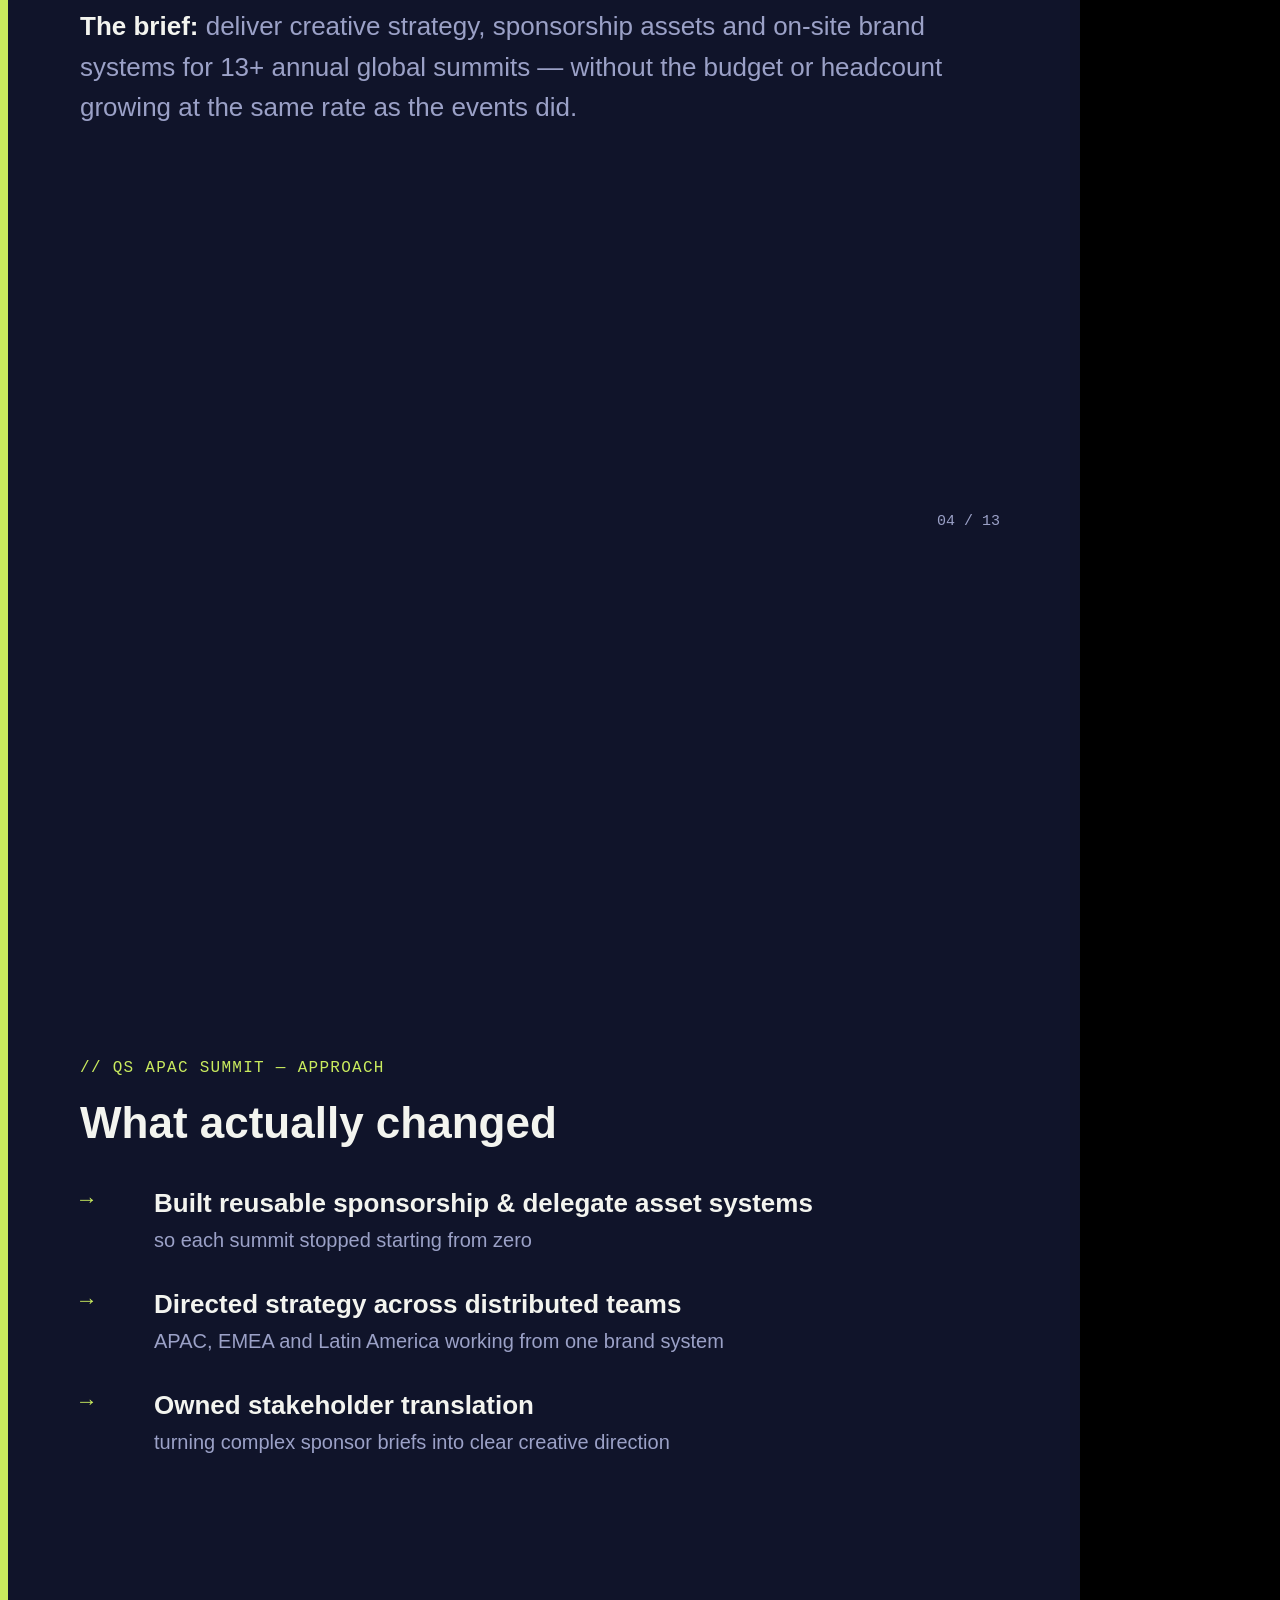
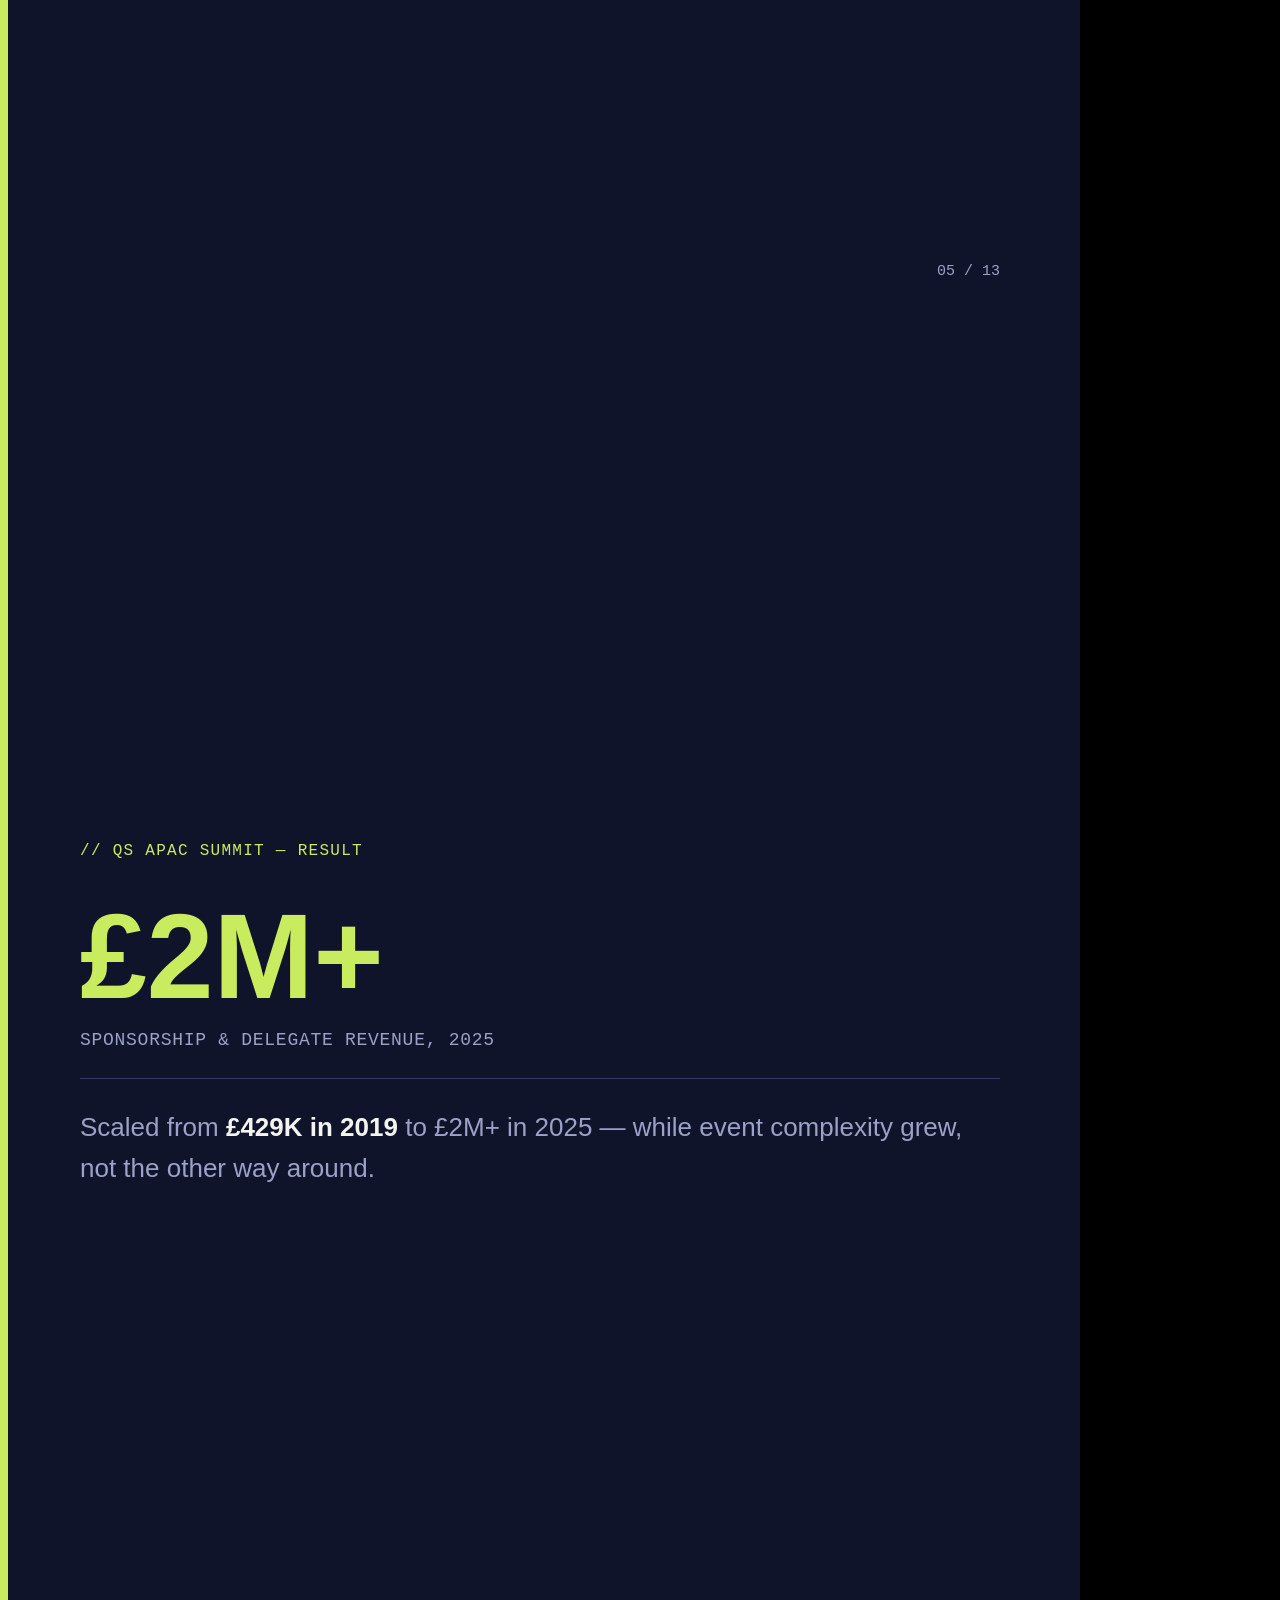
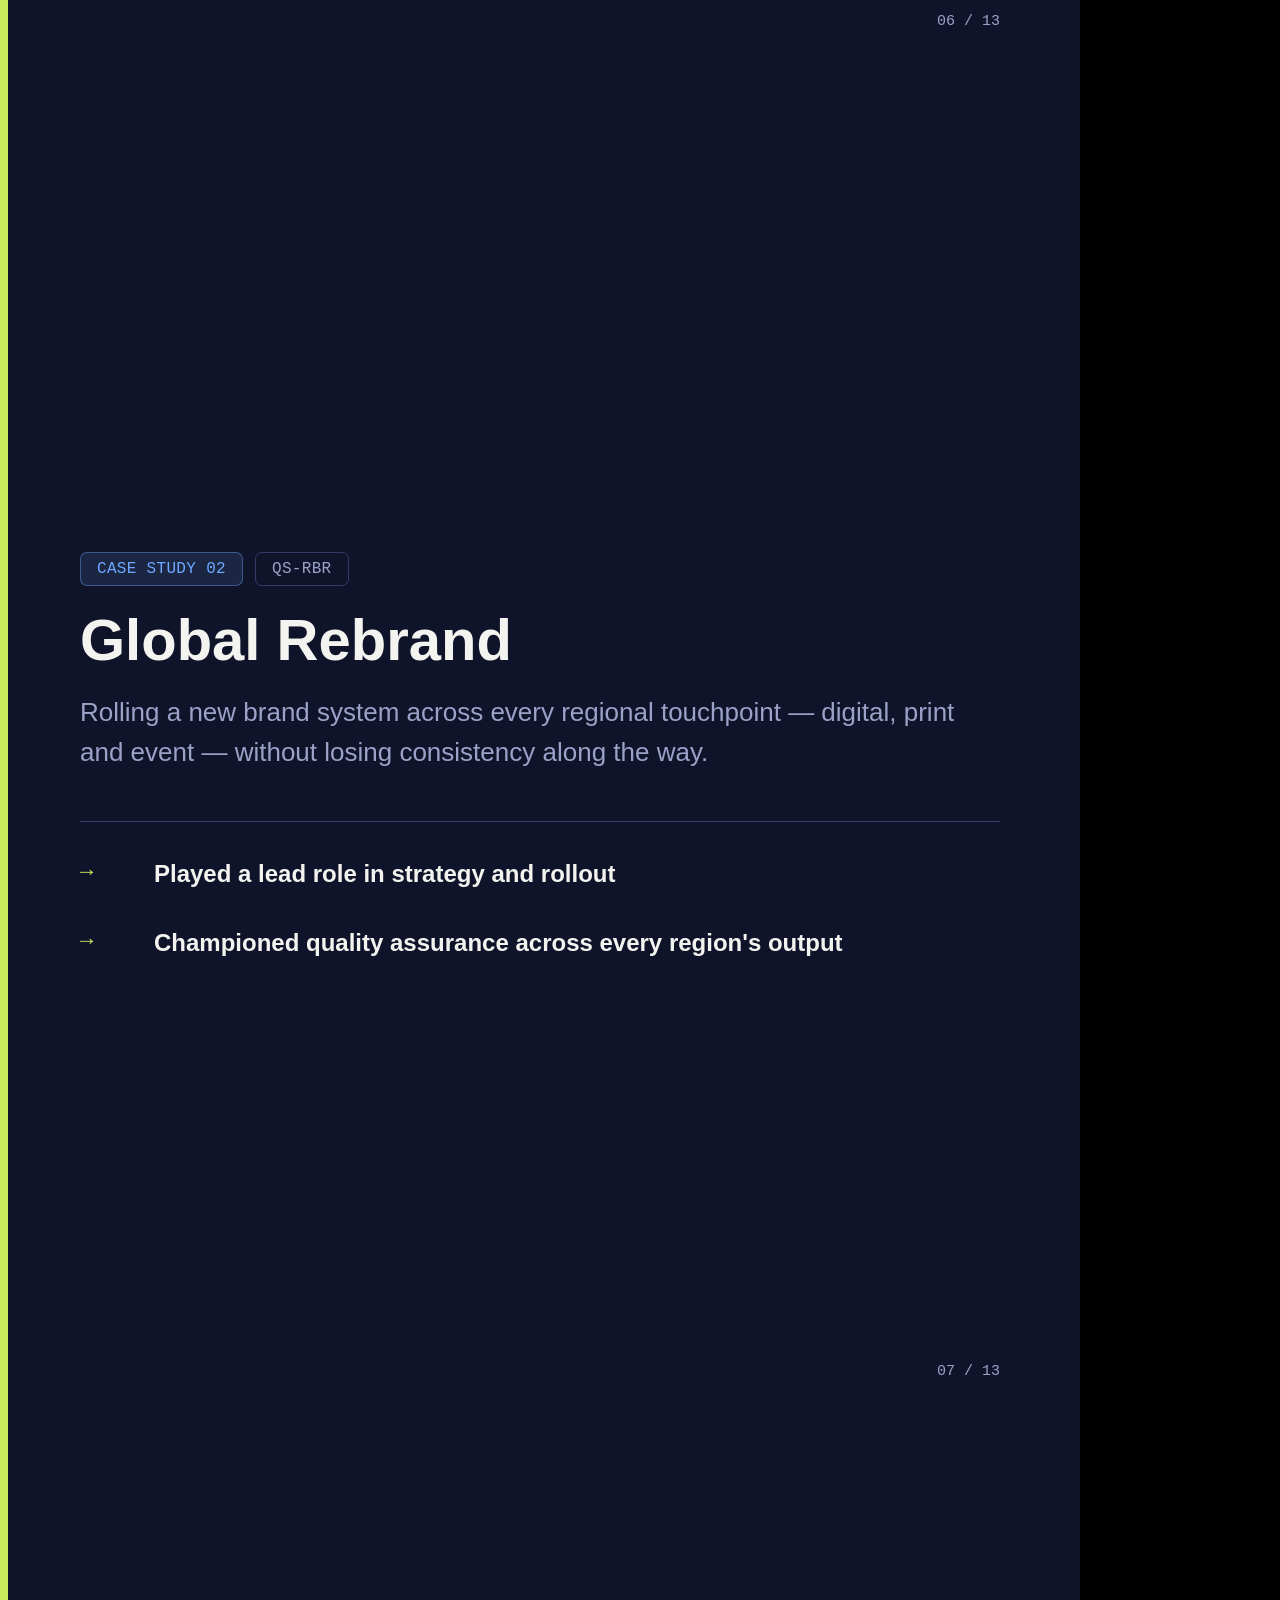
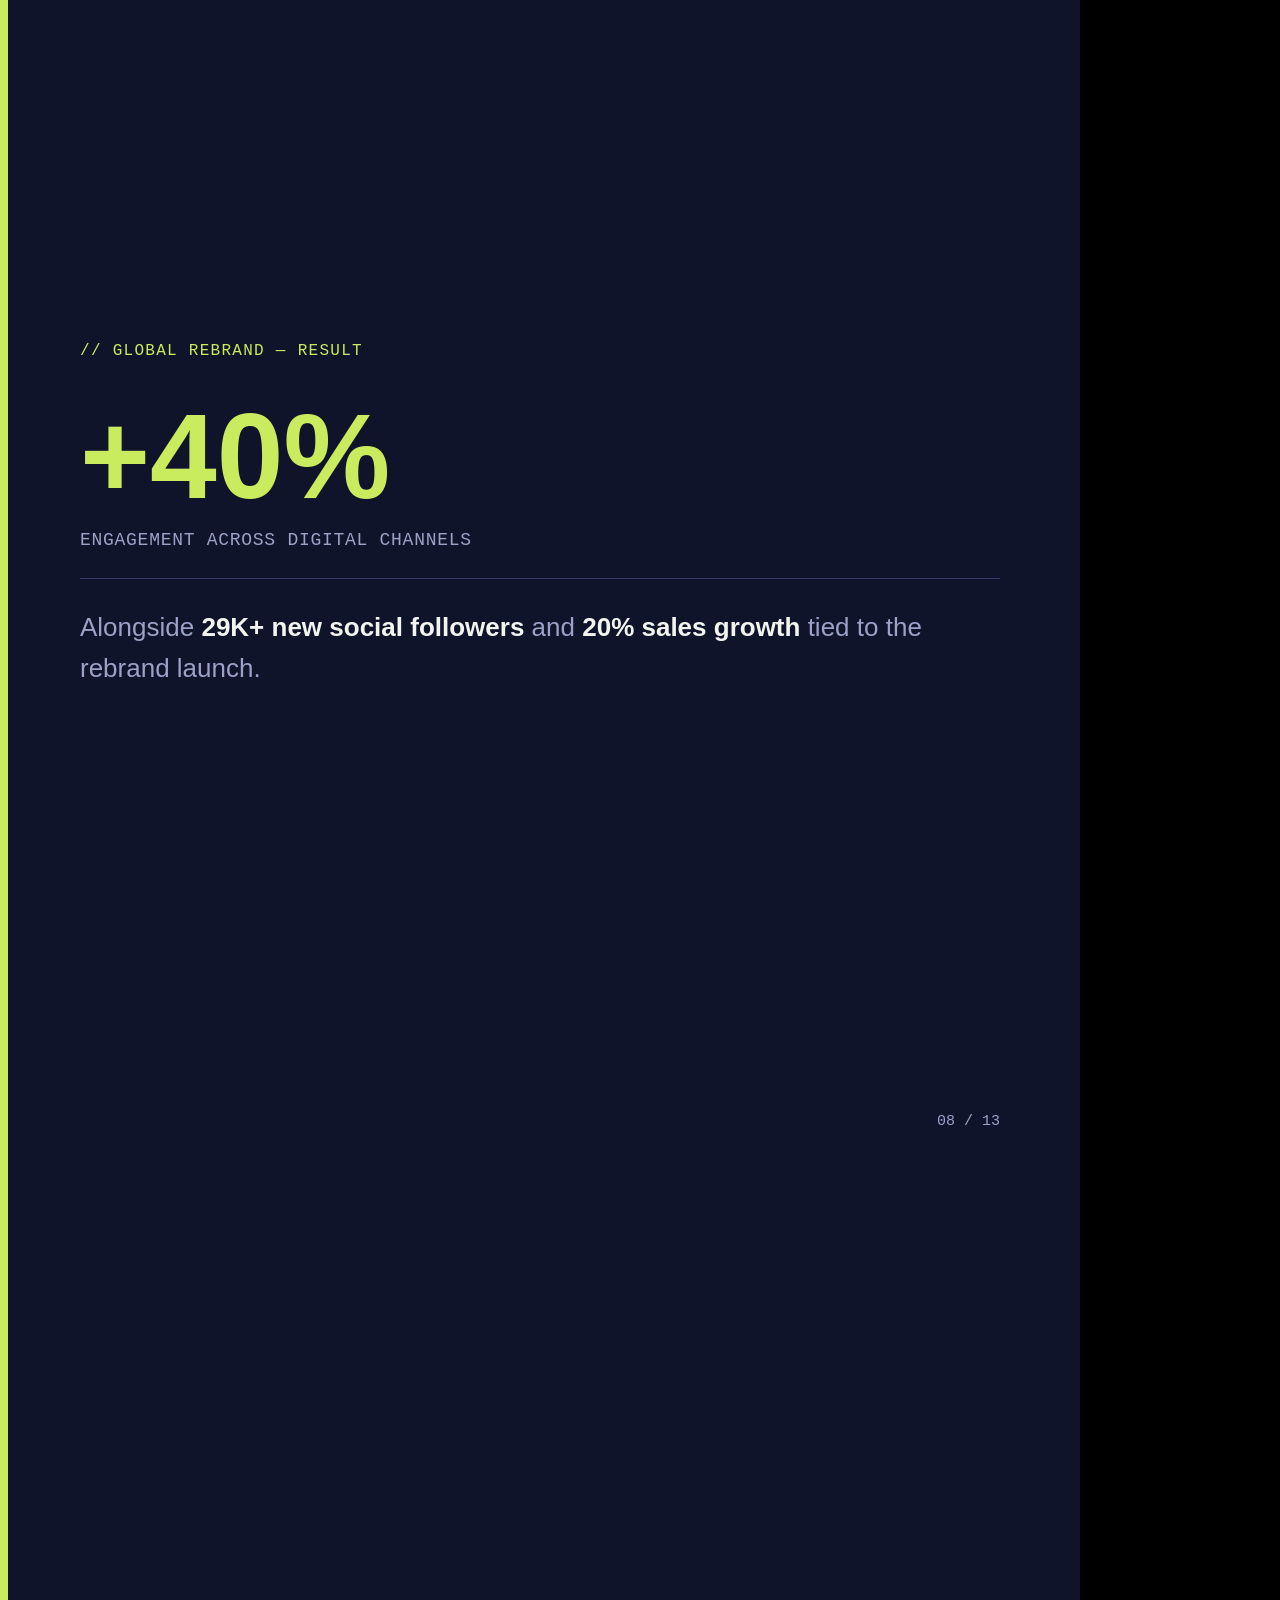
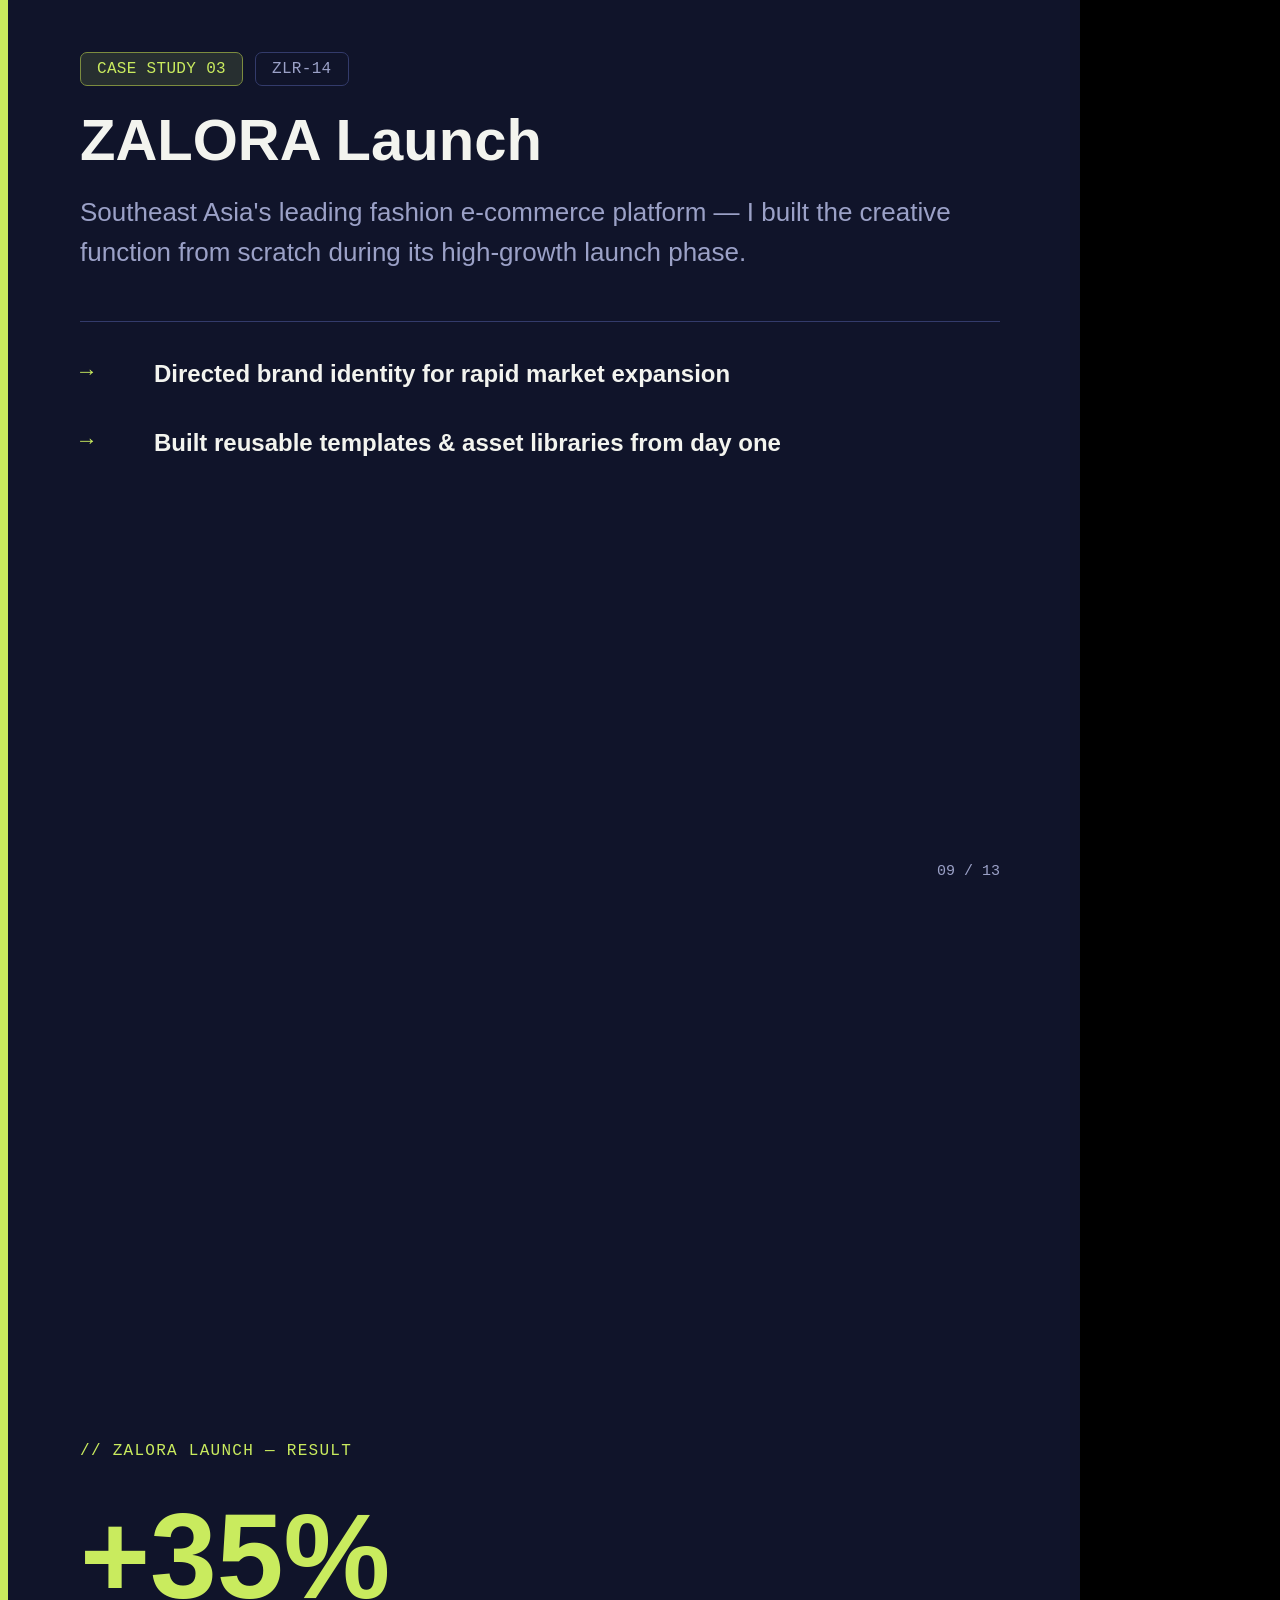
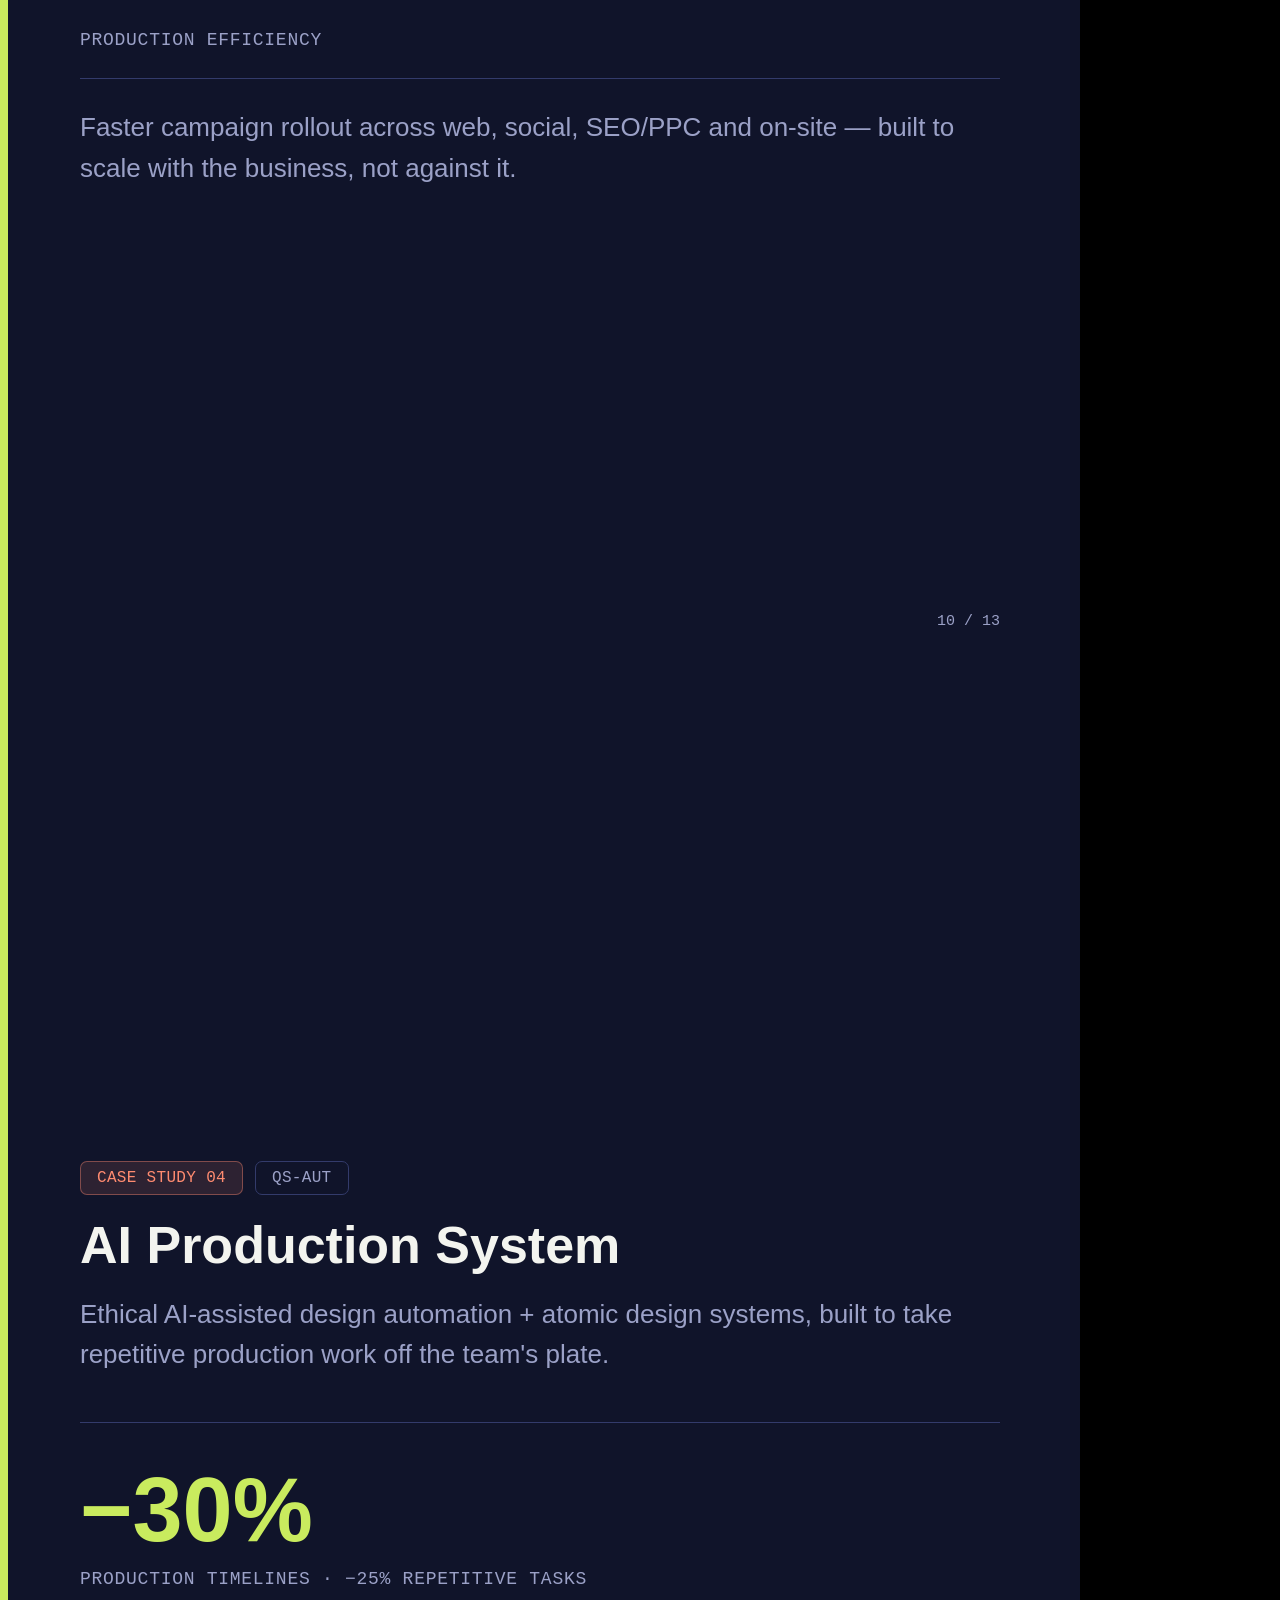
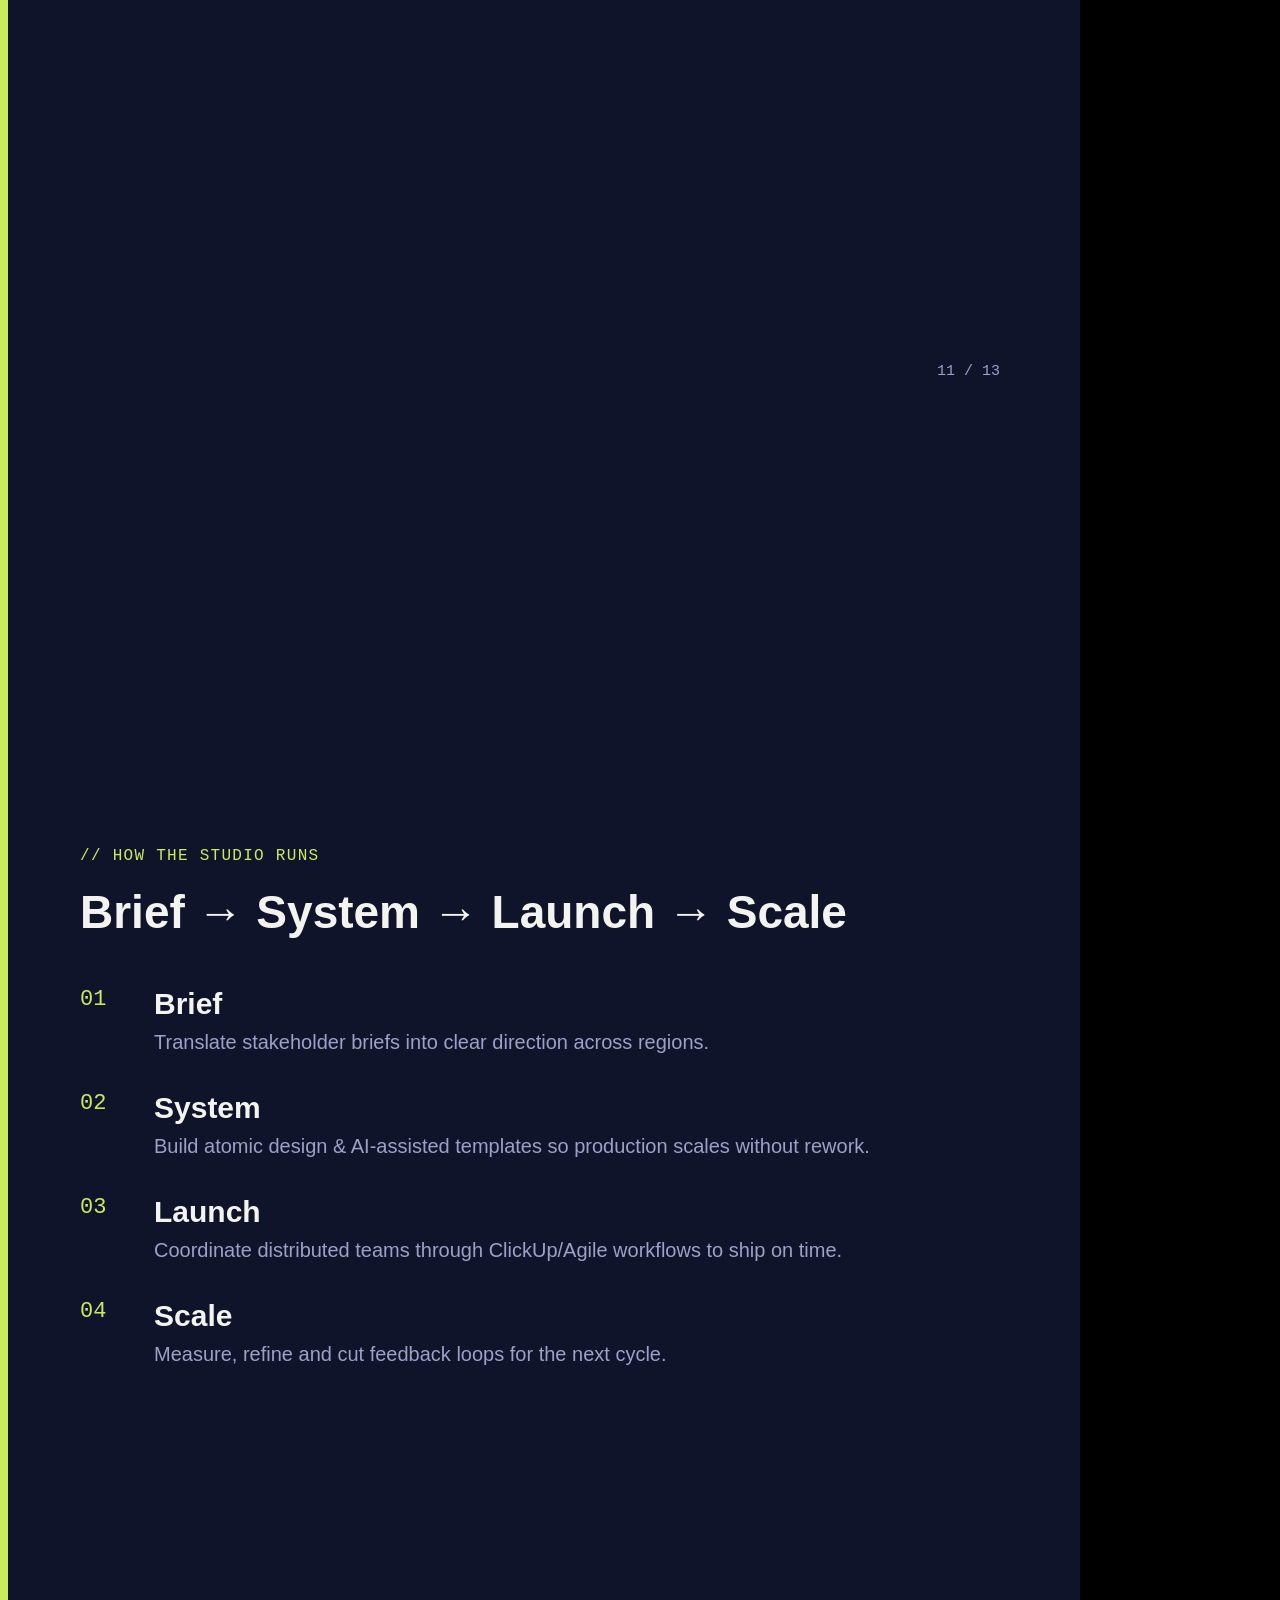
==== commit f042f3c9: "Update carousel-source.html" ====
--- a/carousel-source.html
+++ b/carousel-source.html
@@ -145,7 +145,7 @@
   <h2 class="mid" style="font-size:58px;">QS APAC Summit</h2>
   <p class="body" style="font-size:28px;">The flagship annual summit — QS's largest single brand and revenue event, run across a distributed creative team.</p>
   <div class="divider"></div>
-  <p class="body"><b>The brief:</b> deliver creative strategy, sponsorship assets, and on-site brand systems for 13+ annual global summits — without the budget or headcount growing at the same rate as the events did.</p>
+  <p class="body"><b>The brief:</b> deliver creative strategy, sponsorship assets and on-site brand systems for 13+ annual global summits — without the budget or headcount growing at the same rate as the events did.</p>
   <div class="pagenum">04 / 13</div>
 </div>
 
@@ -178,7 +178,7 @@
   <div class="accentbar"></div>
   <div style="display:flex; gap:12px; margin-bottom:22px;"><span class="tag live">CASE STUDY 02</span><span class="tag mono" style="background:transparent;border:1px solid var(--line);color:var(--text-dim);">QS-RBR</span></div>
   <h2 class="mid" style="font-size:58px;">Global Rebrand</h2>
-  <p class="body" style="font-size:26px;">Rolling a new brand system across every regional touchpoint — digital, print, and event — without losing consistency along the way.</p>
+  <p class="body" style="font-size:26px;">Rolling a new brand system across every regional touchpoint — digital, print and event — without losing consistency along the way.</p>
   <div class="divider"></div>
   <div class="flow-list" style="margin-top:10px;">
     <div class="flow-item"><div class="flow-num">→</div><div><div class="flow-title" style="font-size:24px;">Played a lead role in strategy and rollout</div></div></div>
@@ -244,7 +244,7 @@
     <div class="flow-item"><div class="flow-num">01</div><div><div class="flow-title">Brief</div><div class="flow-desc">Translate stakeholder briefs into clear direction across regions.</div></div></div>
     <div class="flow-item"><div class="flow-num">02</div><div><div class="flow-title">System</div><div class="flow-desc">Build atomic design &amp; AI-assisted templates so production scales without rework.</div></div></div>
     <div class="flow-item"><div class="flow-num">03</div><div><div class="flow-title">Launch</div><div class="flow-desc">Coordinate distributed teams through ClickUp/Agile workflows to ship on time.</div></div></div>
-    <div class="flow-item"><div class="flow-num">04</div><div><div class="flow-title">Scale</div><div class="flow-desc">Measure, refine, and cut feedback loops for the next cycle.</div></div></div>
+    <div class="flow-item"><div class="flow-num">04</div><div><div class="flow-title">Scale</div><div class="flow-desc">Measure, refine and cut feedback loops for the next cycle.</div></div></div>
   </div>
   <div class="pagenum">12 / 13</div>
 </div>
@@ -256,12 +256,12 @@
   <h1 class="big" style="font-size:64px;">Let's talk about running your studio better.</h1>
   <div class="cover-ticket" style="margin-top:20px;">
     <div class="field-grid" style="grid-template-columns: 1fr;">
-      <div class="field"><div class="label">FULL CASE STUDIES</div><div class="value" style="font-size:28px;">izambuhan.com</div></div>
+      <div class="field"><div class="label">FULL CASE STUDIES</div><div class="value" style="font-size:28px;">mhmdizam.github.io</div></div>
       <div class="field"><div class="label">EMAIL</div><div class="value" style="font-size:28px;">izam.buhan@gmail.com</div></div>
       <div class="field"><div class="label">CONNECT</div><div class="value" style="font-size:28px;">linkedin.com/in/mhmdizam</div></div>
     </div>
   </div>
-  <div class="arrow-cta"><a herf="https://mhmdizam.github.io/" ↑ target="FOLLOW FOR MORE ON CREATIVE OPS"</a></div>
+  <div class="arrow-cta">↑ <a href="index.html">FOLLOW FOR MORE ON CREATIVE OPS</a></div>
   <div class="pagenum">13 / 13</div>
 </div>
 
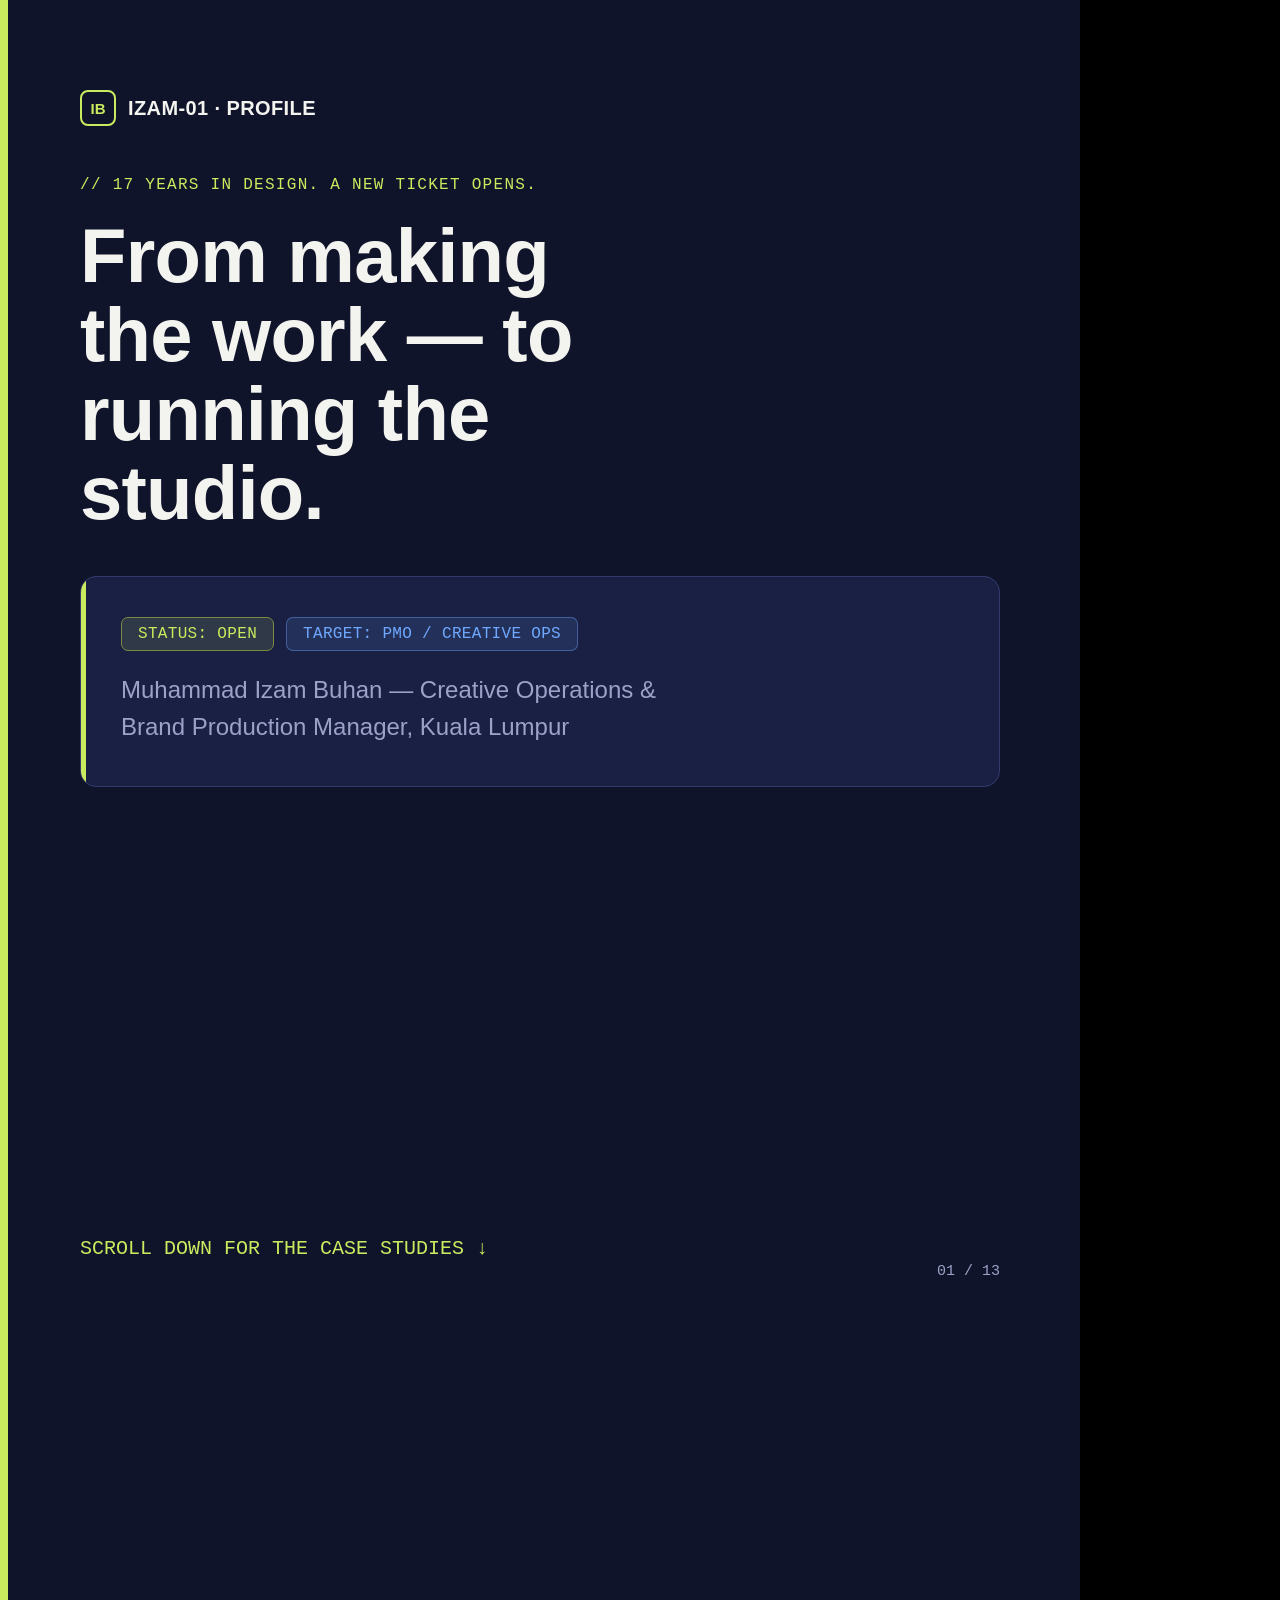
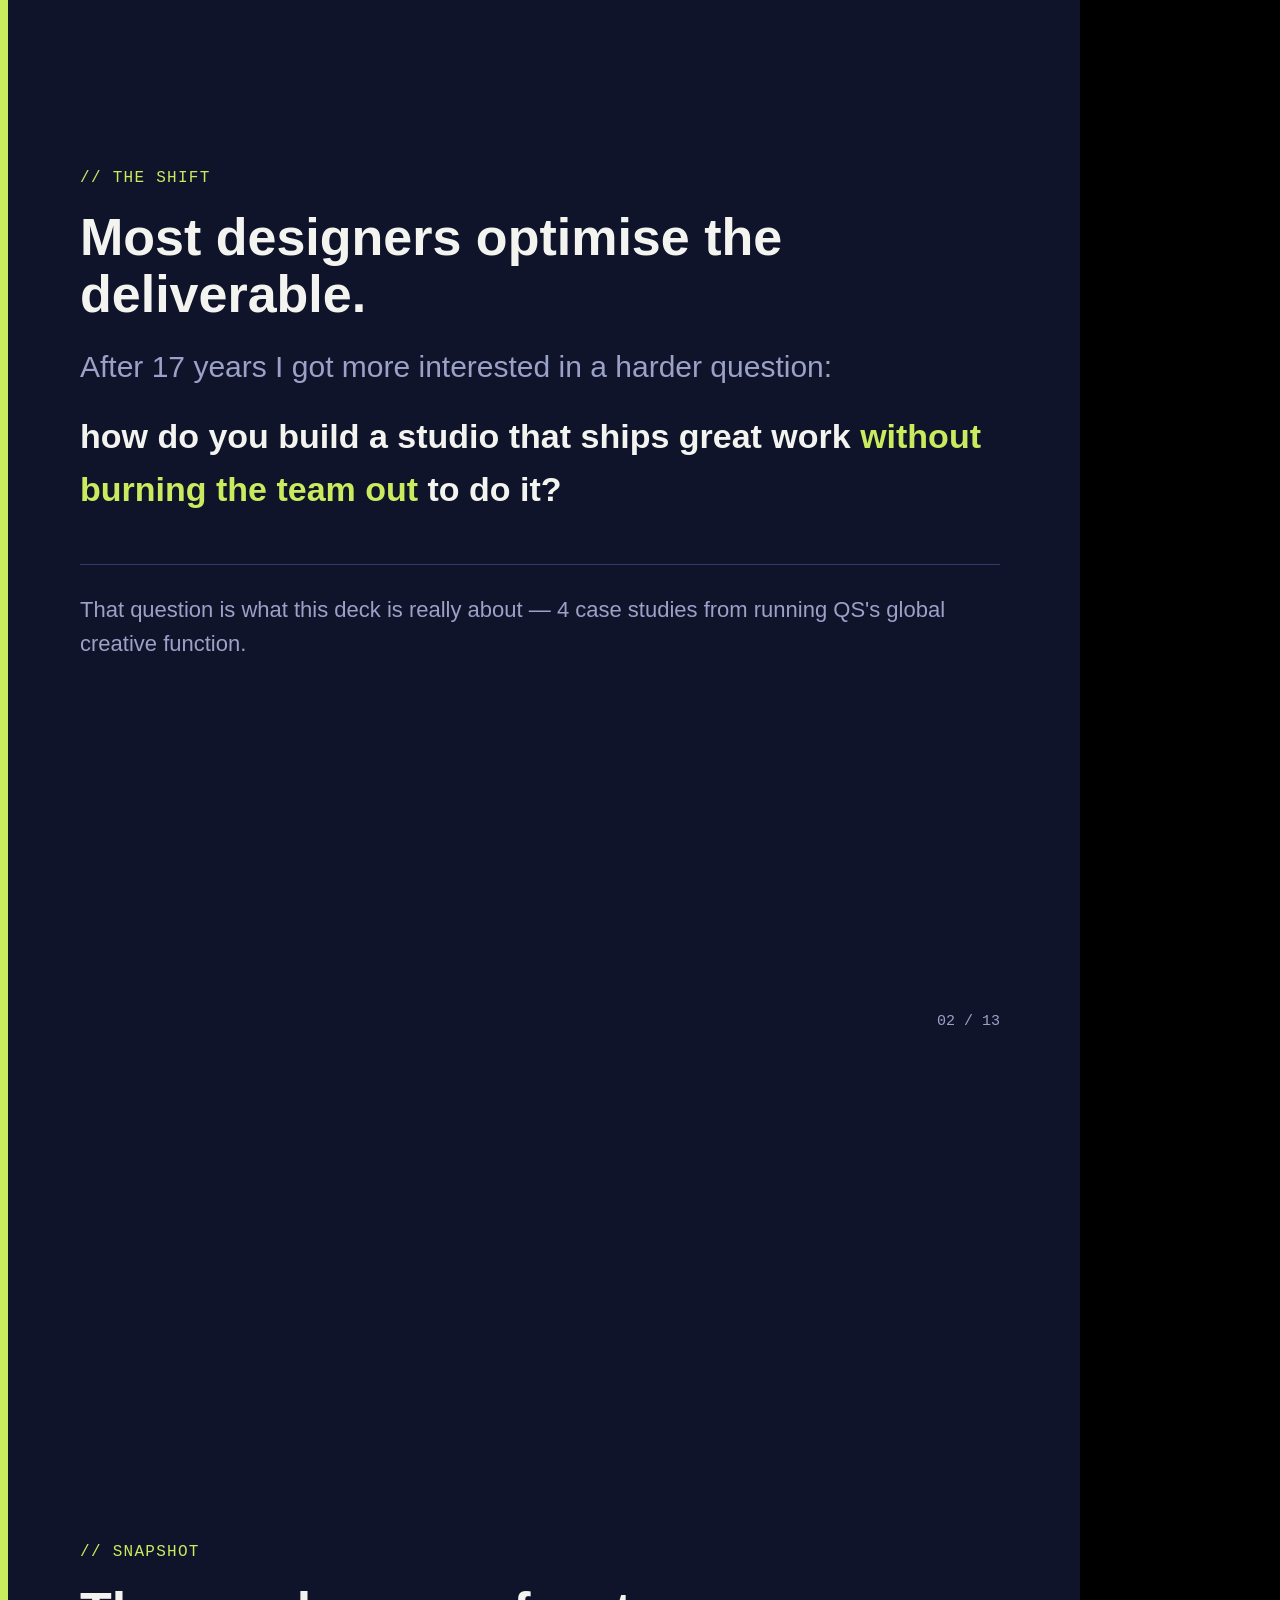
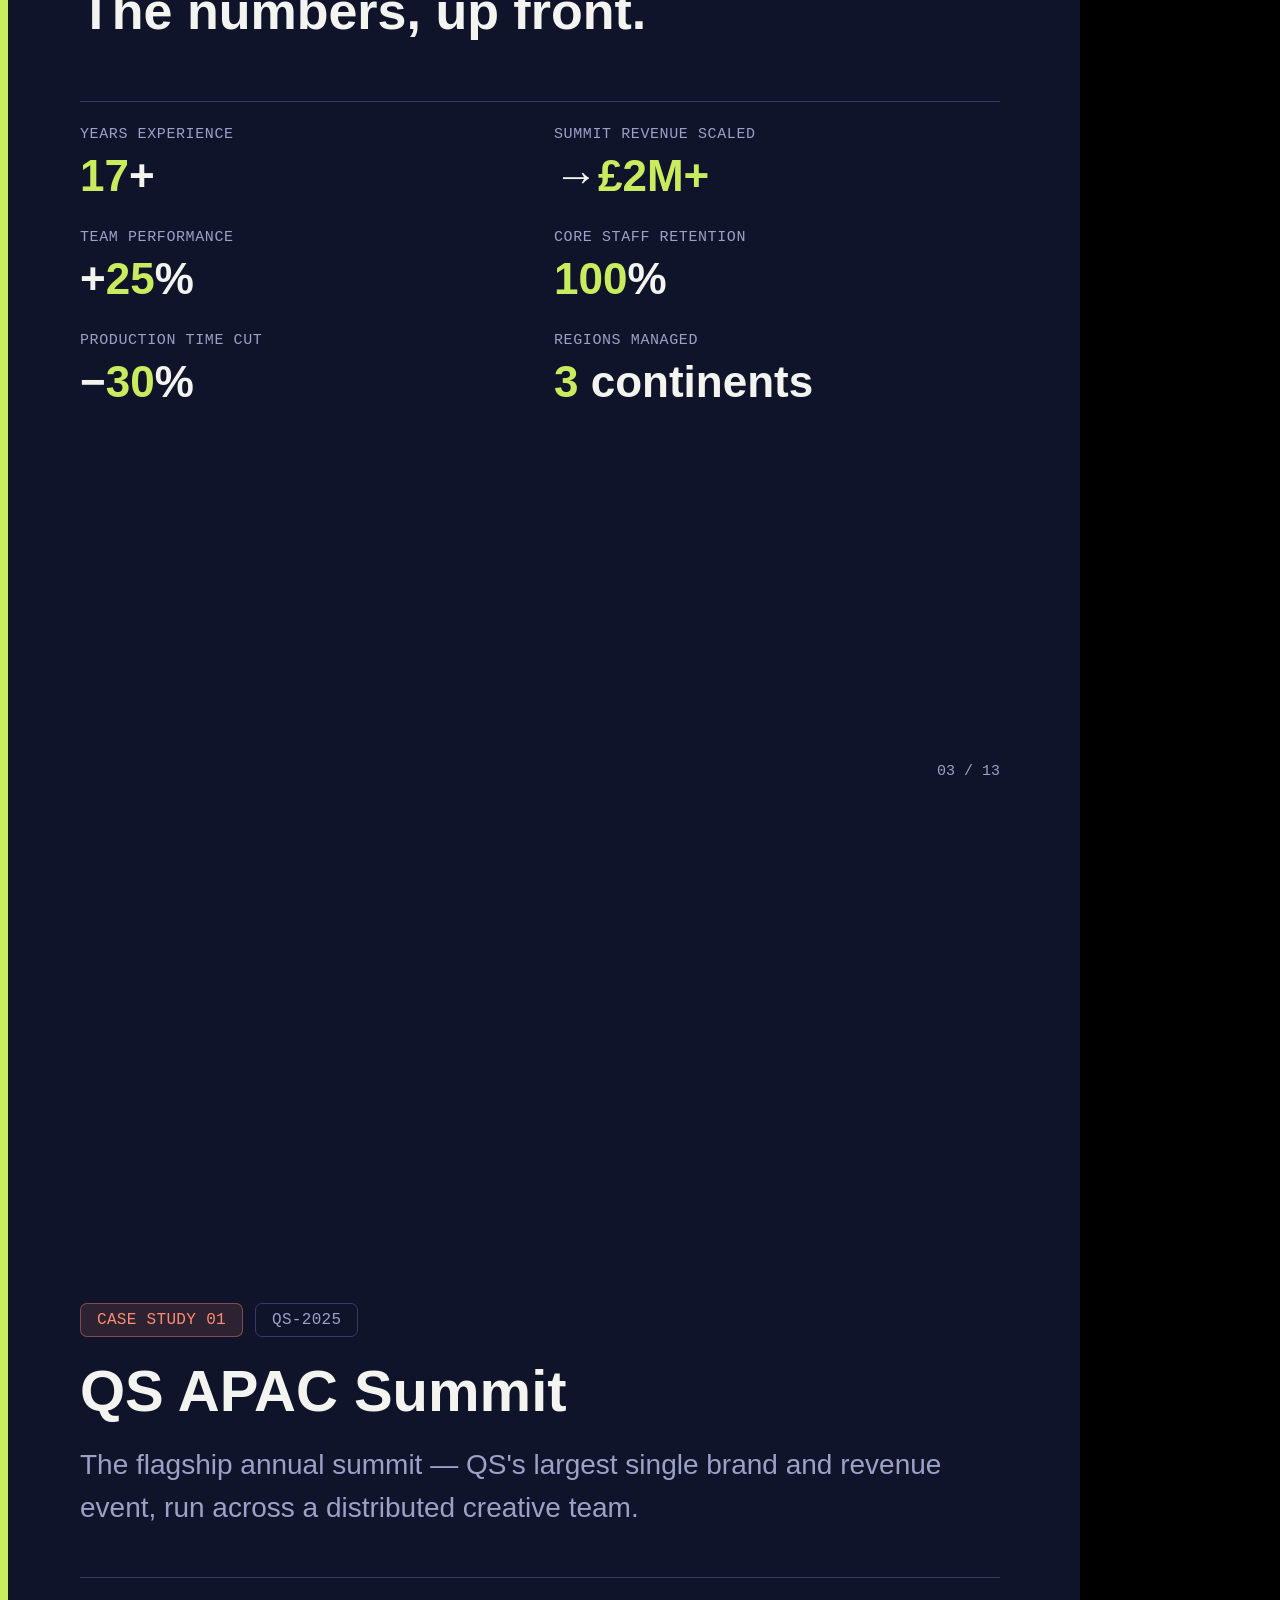
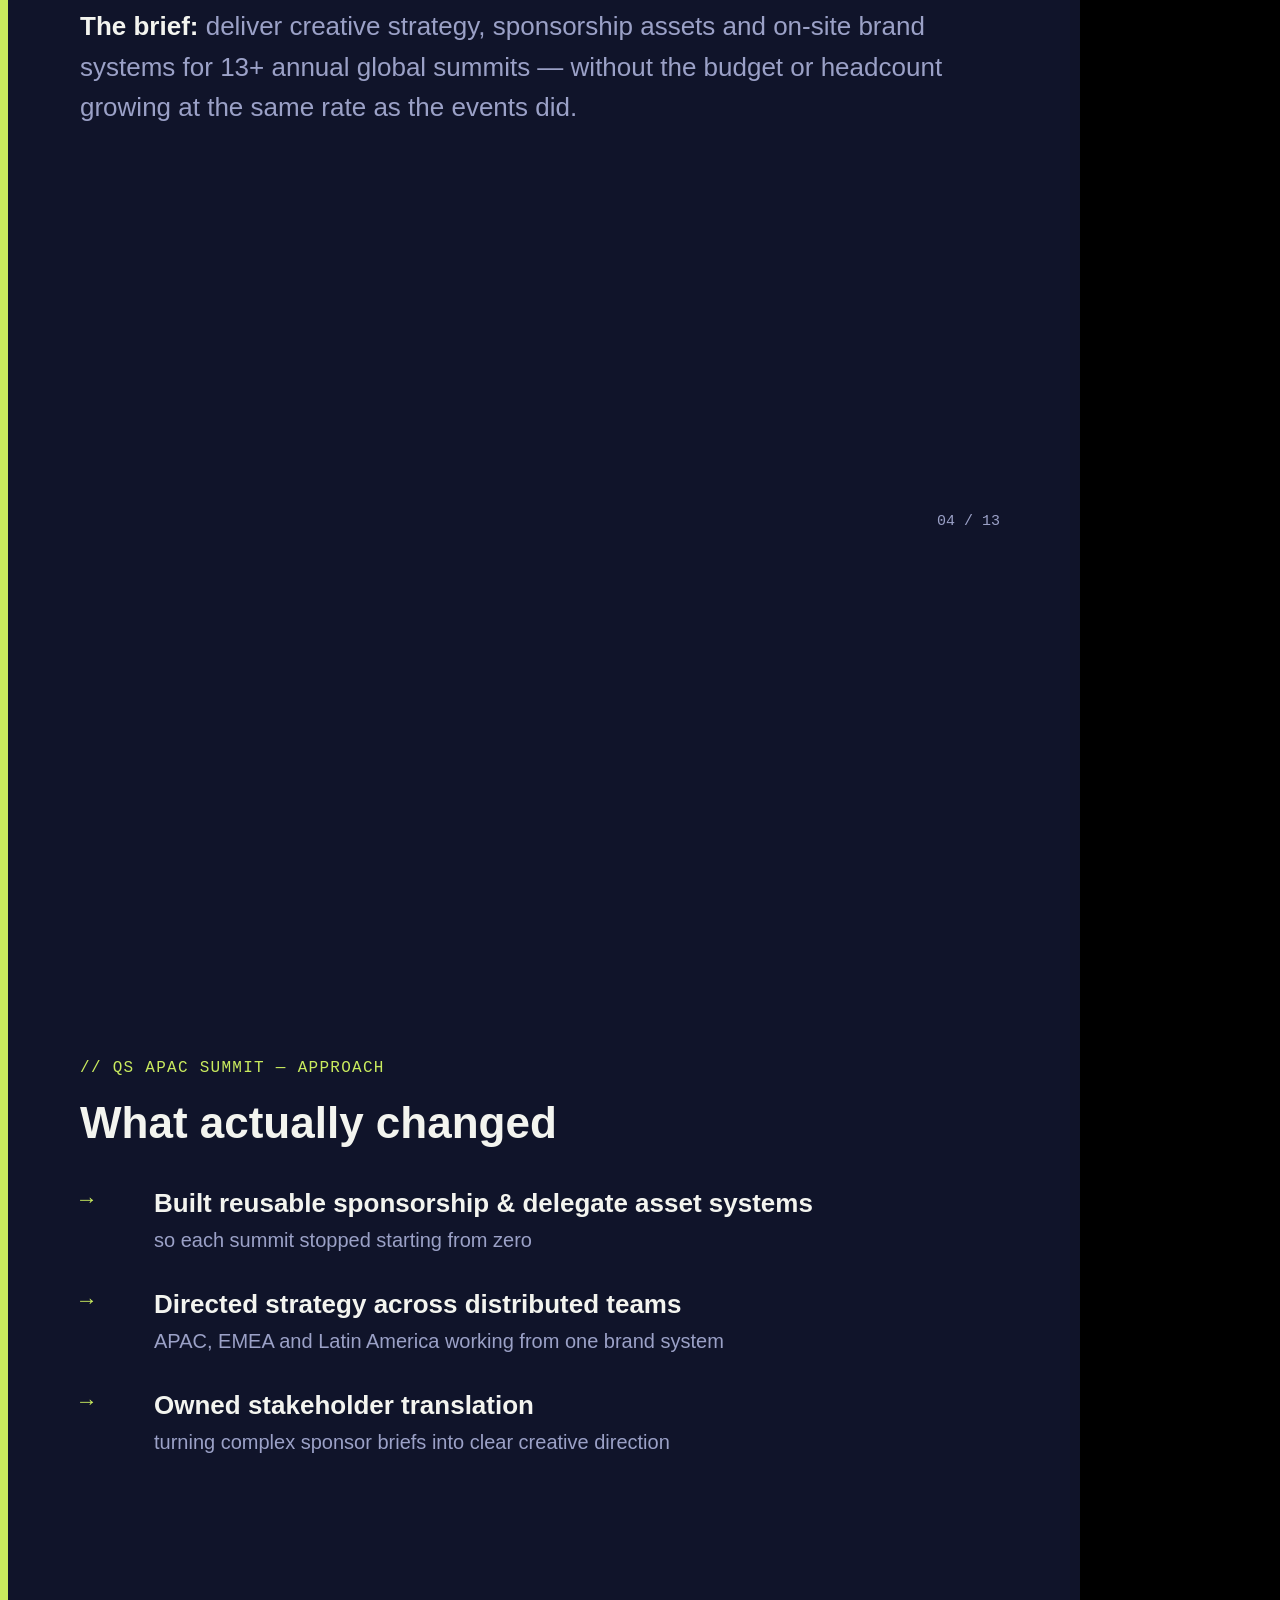
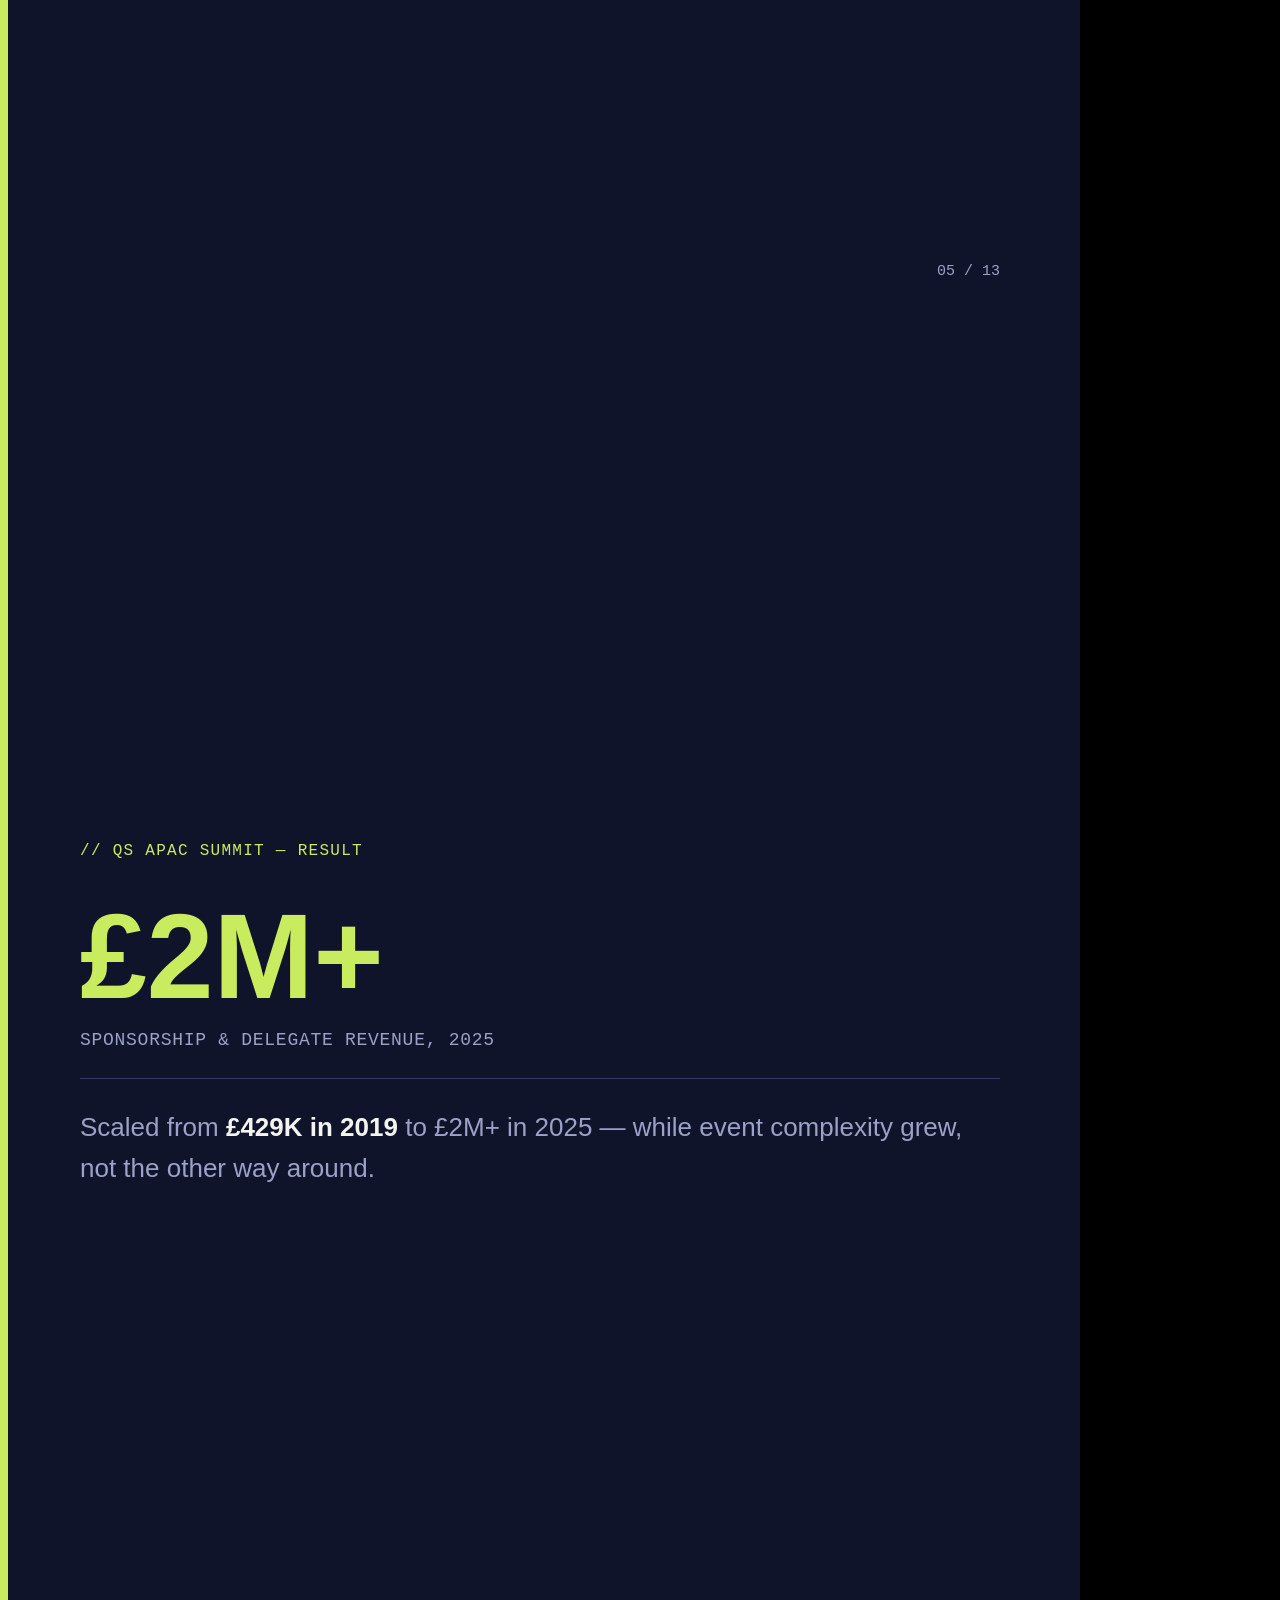
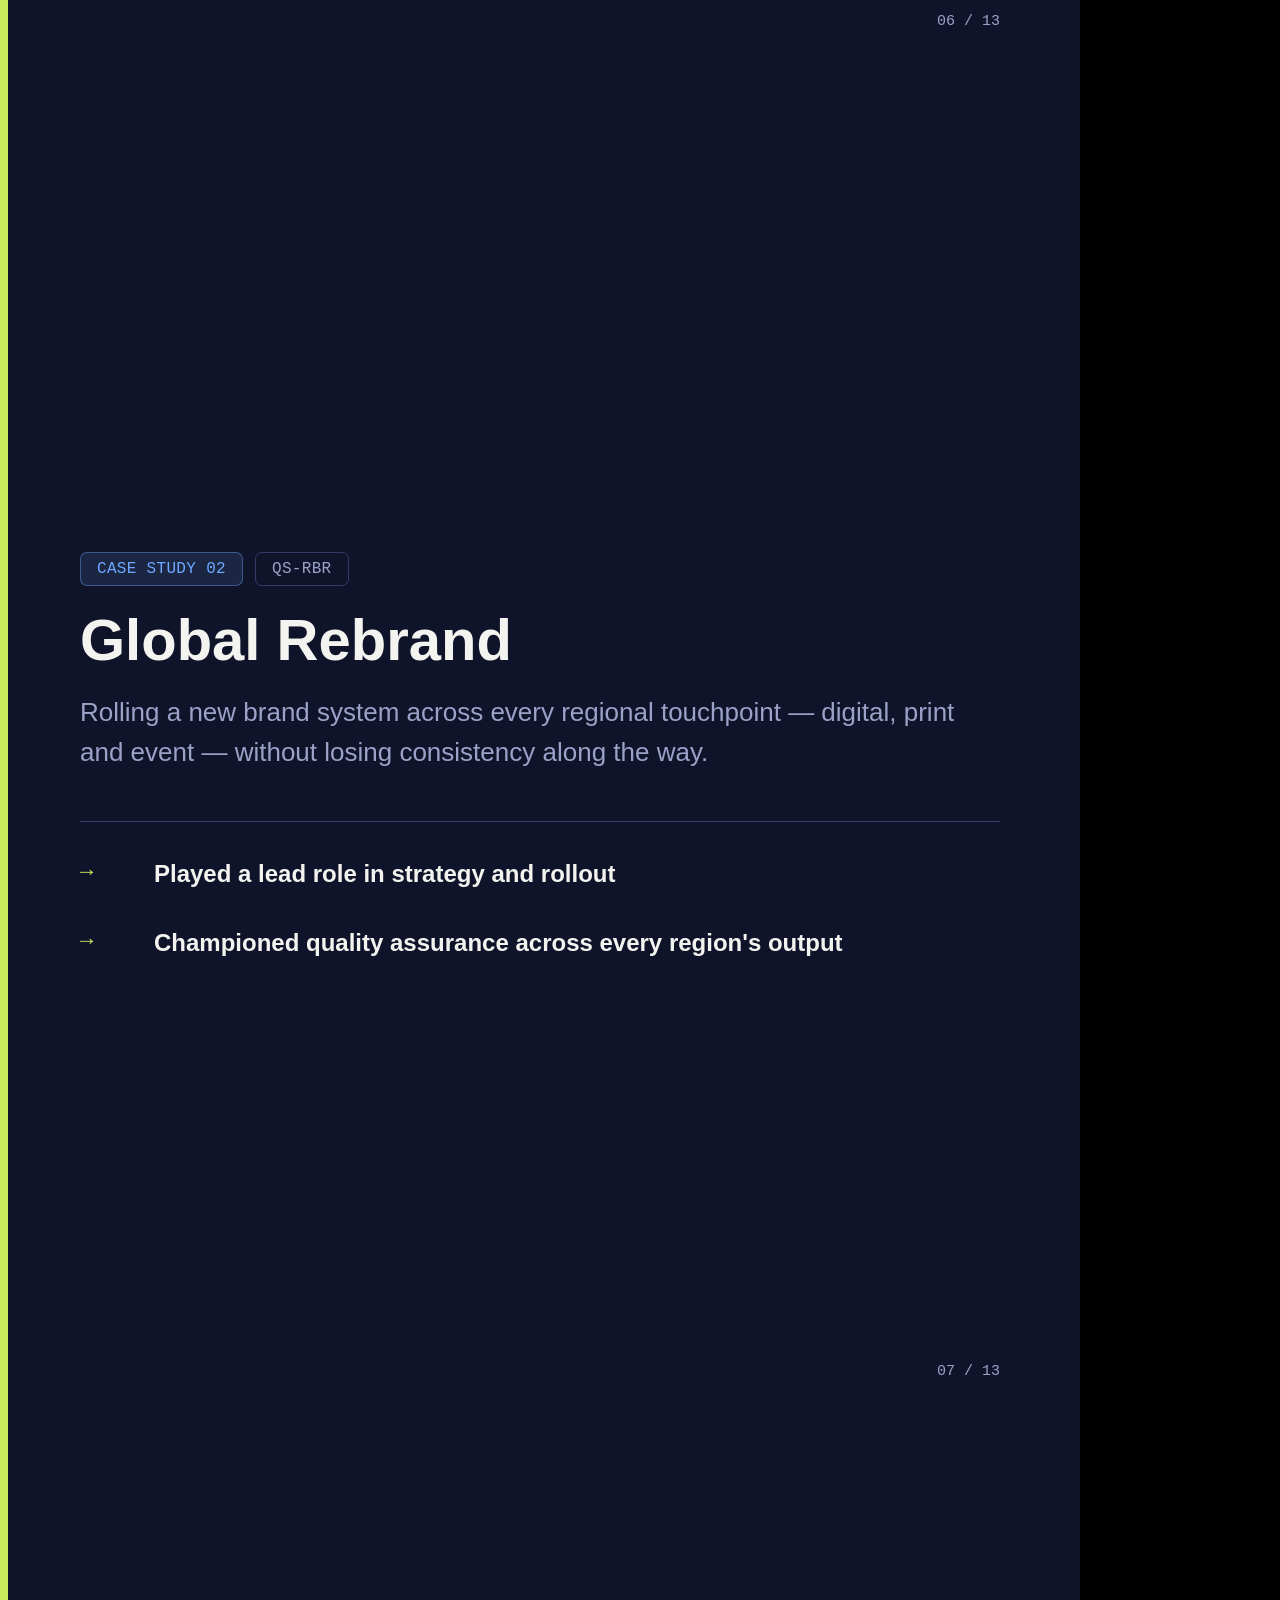
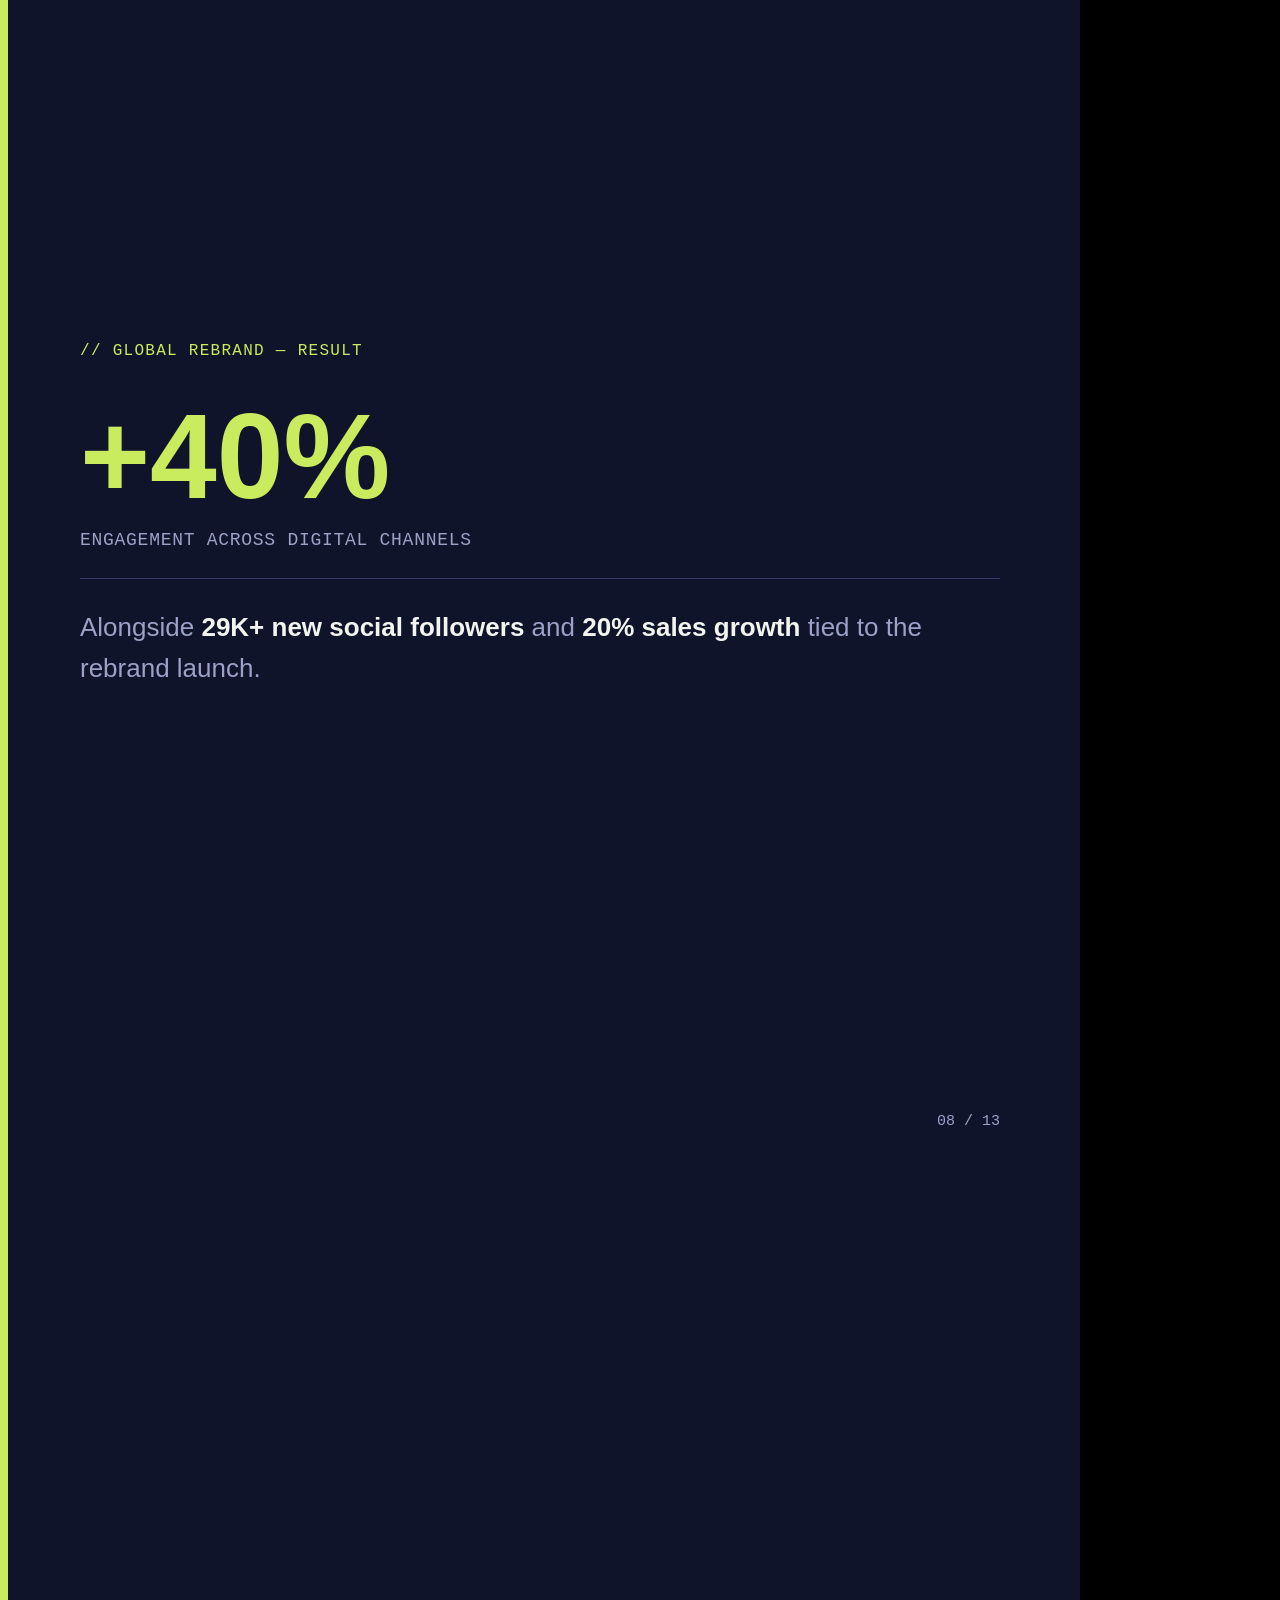
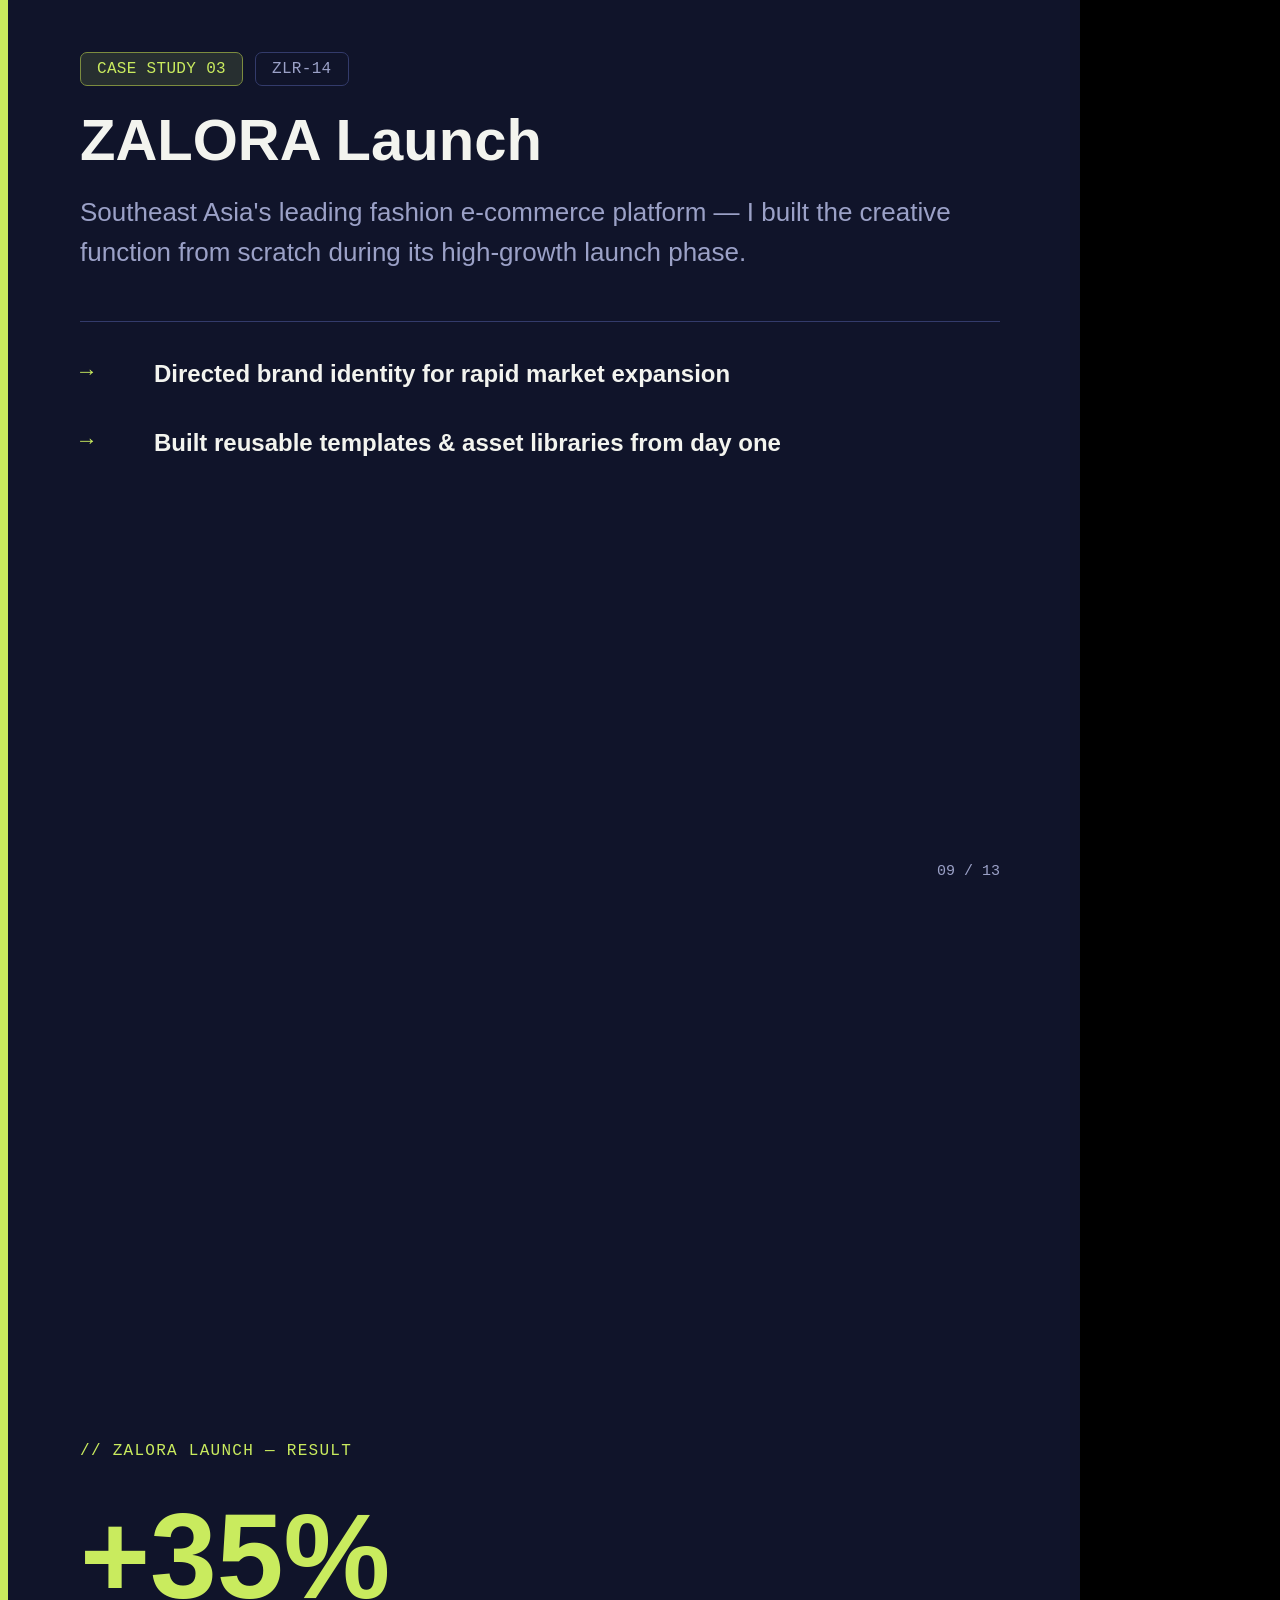
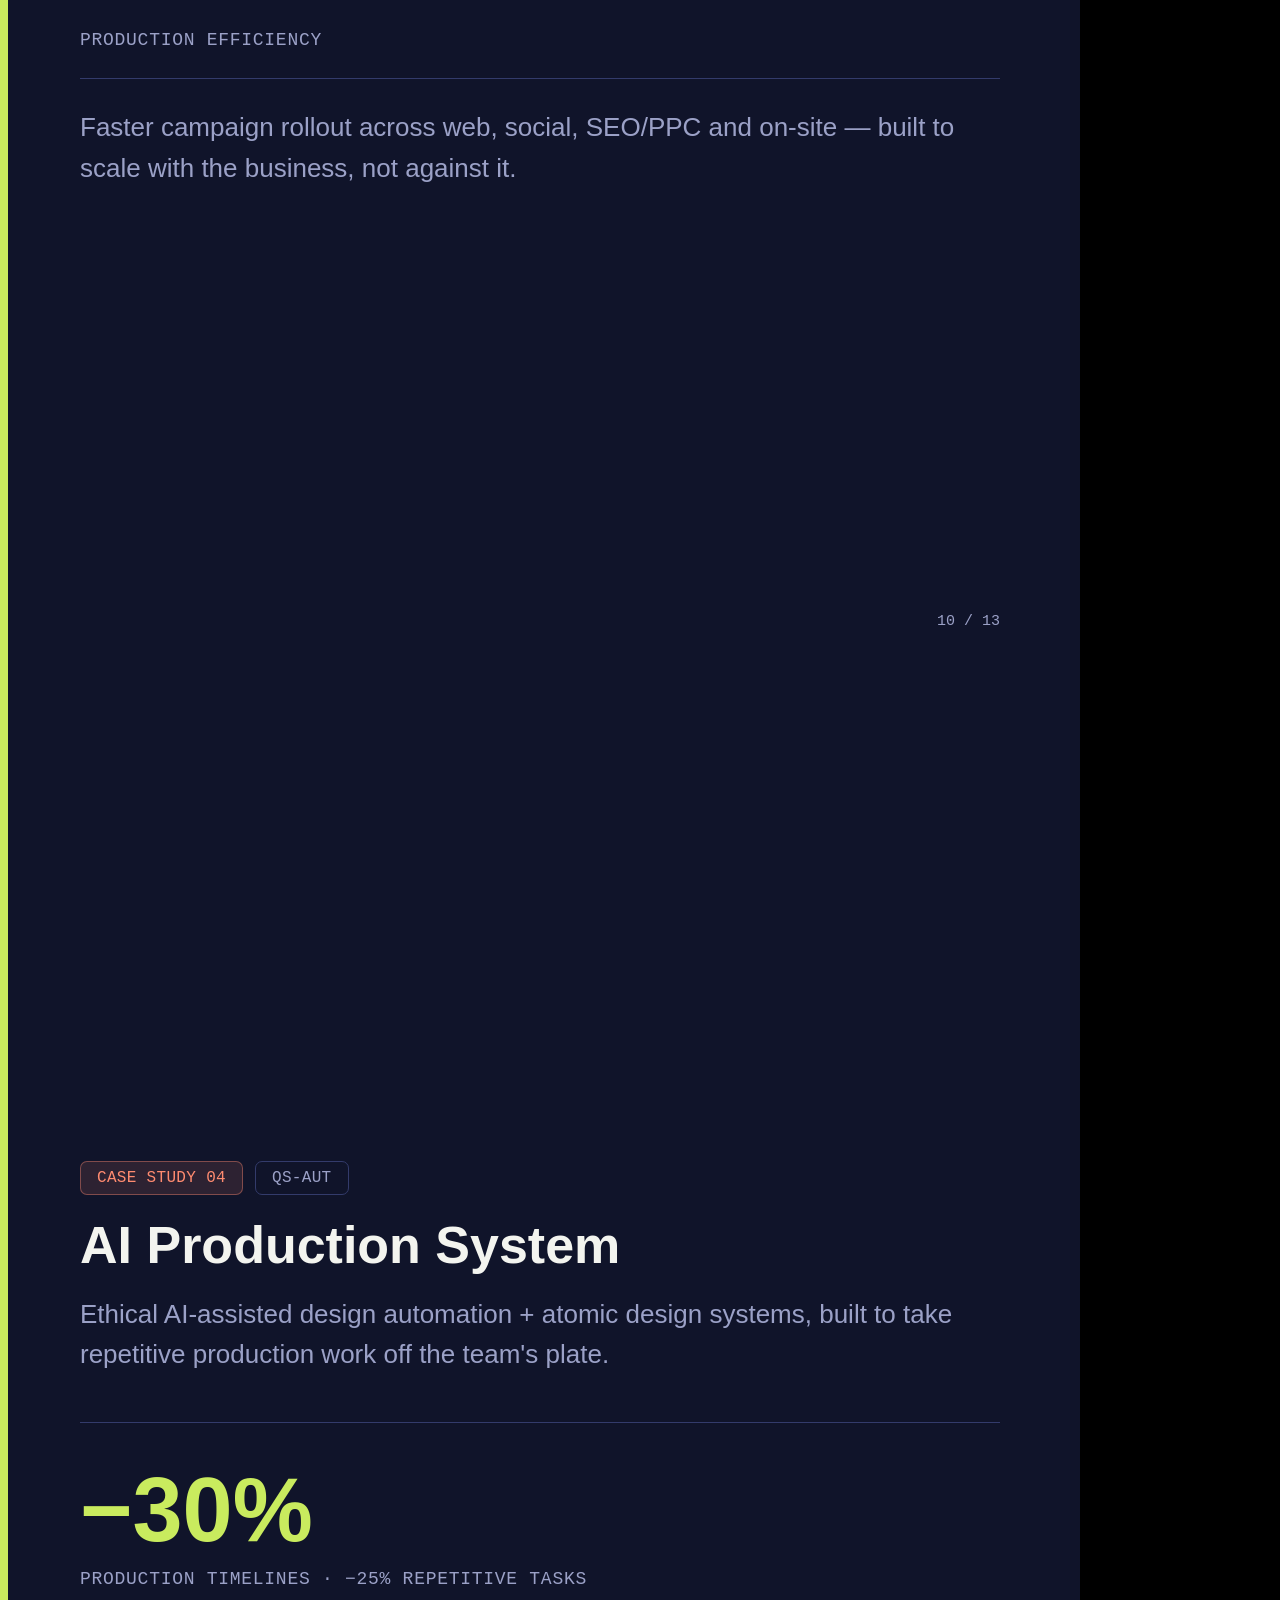
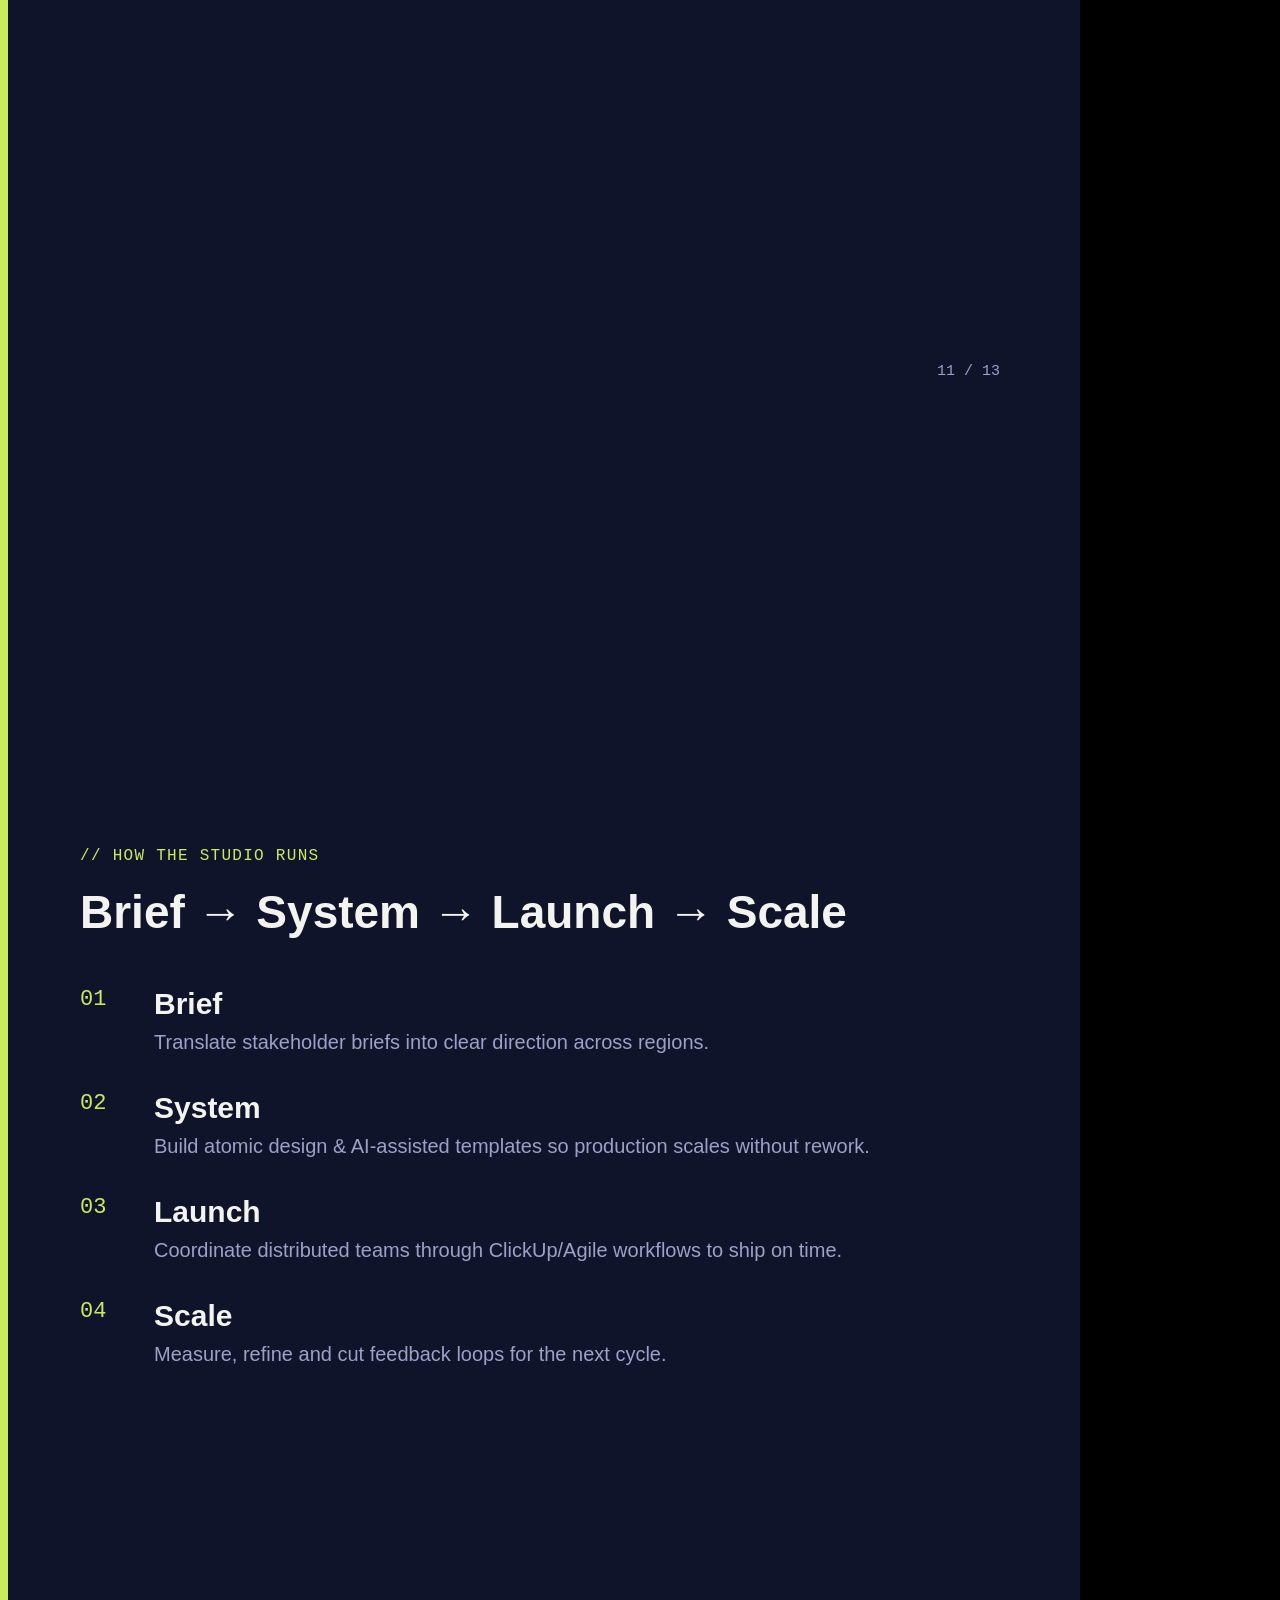
==== commit 51e72eb1: "Update carousel-source.html" ====
--- a/carousel-source.html
+++ b/carousel-source.html
@@ -106,7 +106,7 @@
     </div>
     <p class="body" style="margin-bottom:0; font-size:24px;">Muhammad Izam Buhan — Creative Operations &amp; <br>Brand Production Manager, Kuala Lumpur</p>
   </div>
-  <div class="arrow-cta">SWIPE FOR THE CASE STUDIES →</div>
+  <div class="arrow-cta">SCROLL DOWN FOR THE CASE STUDIES ↓</div>
   <div class="pagenum">01 / 13</div>
 </div>
 
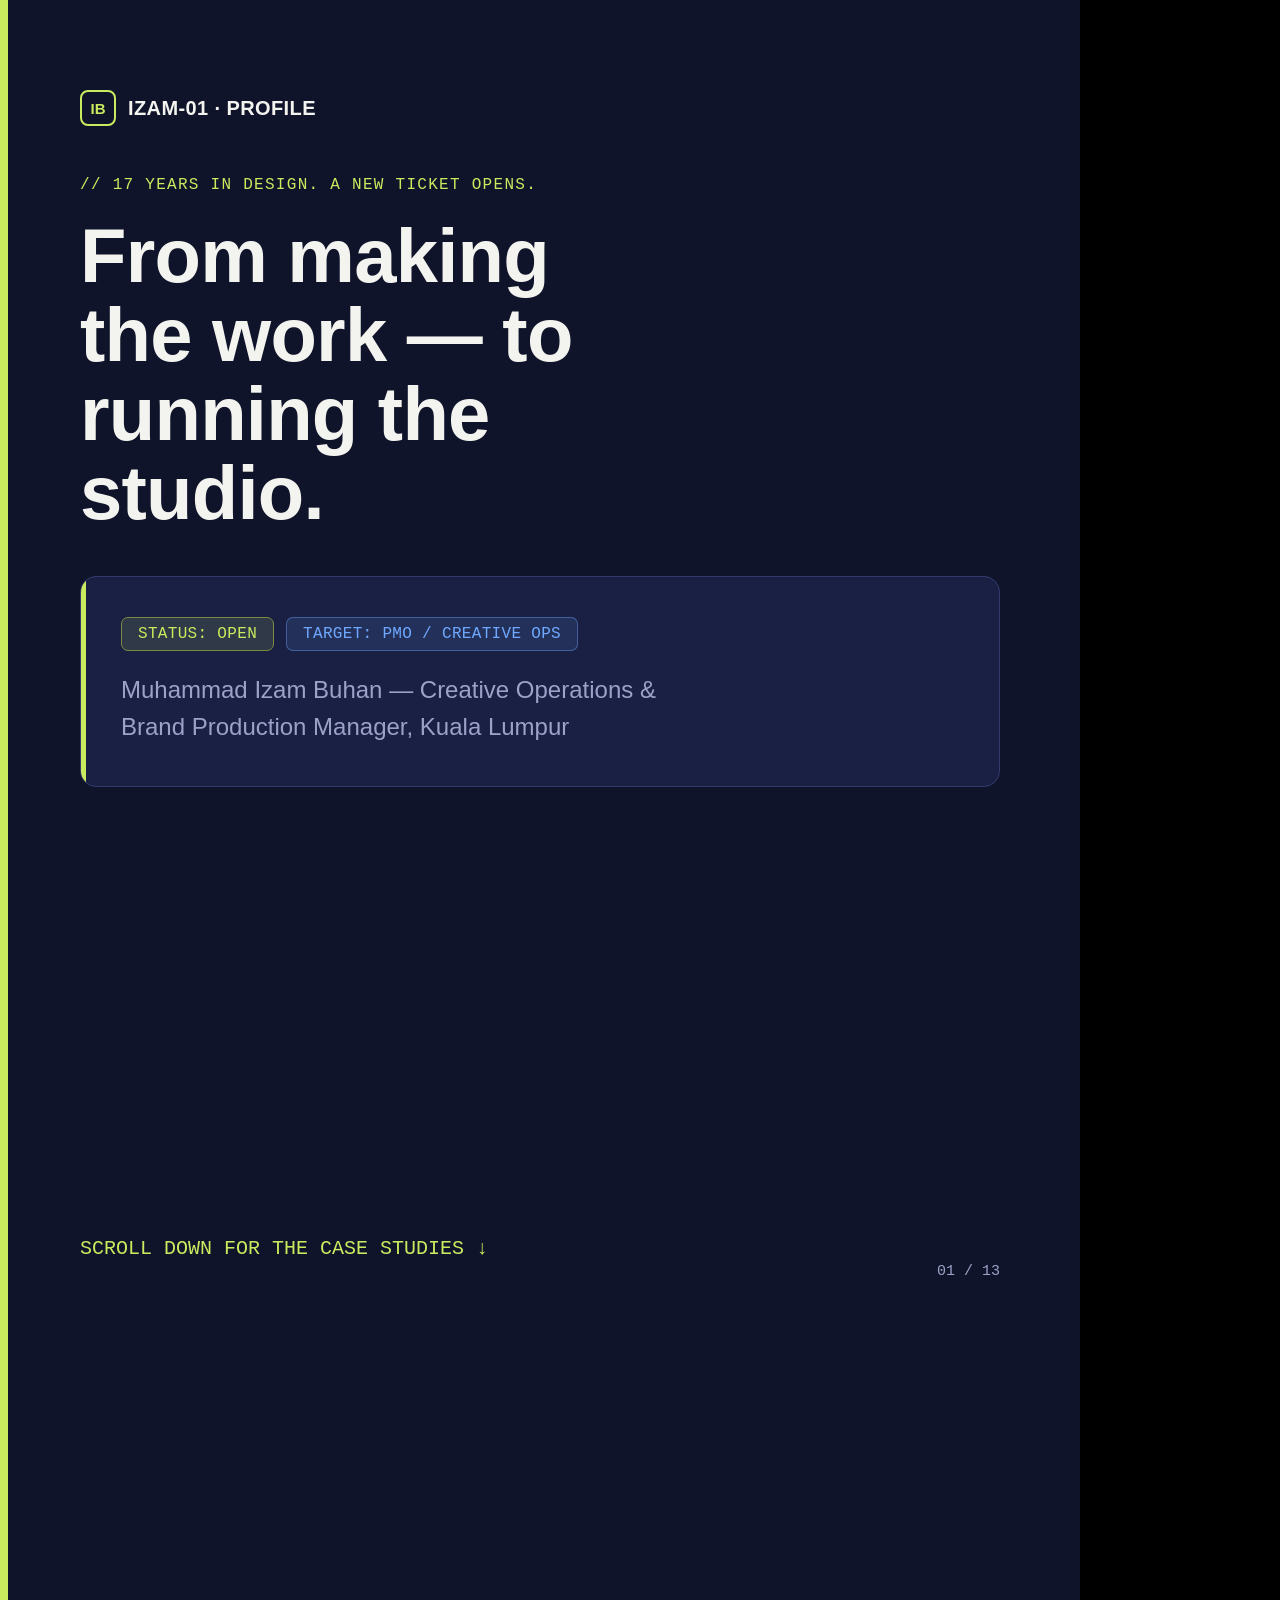
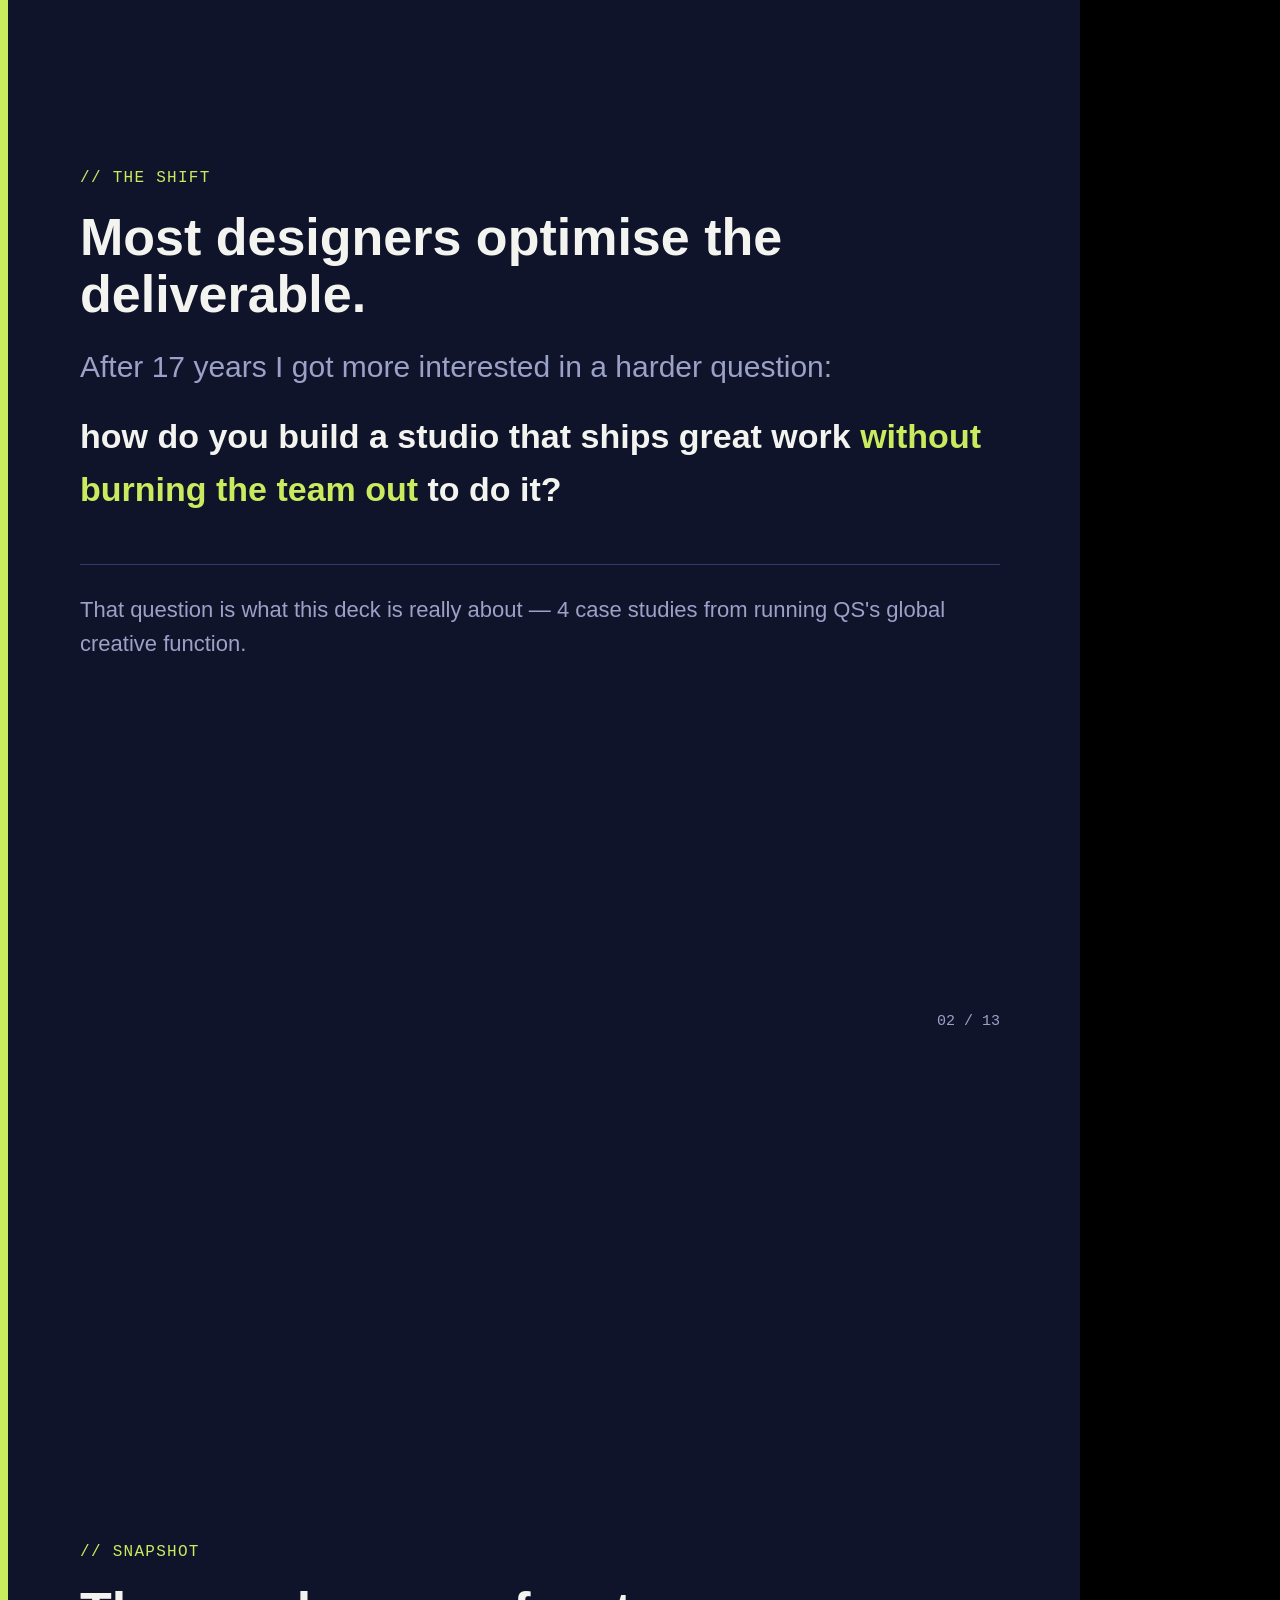
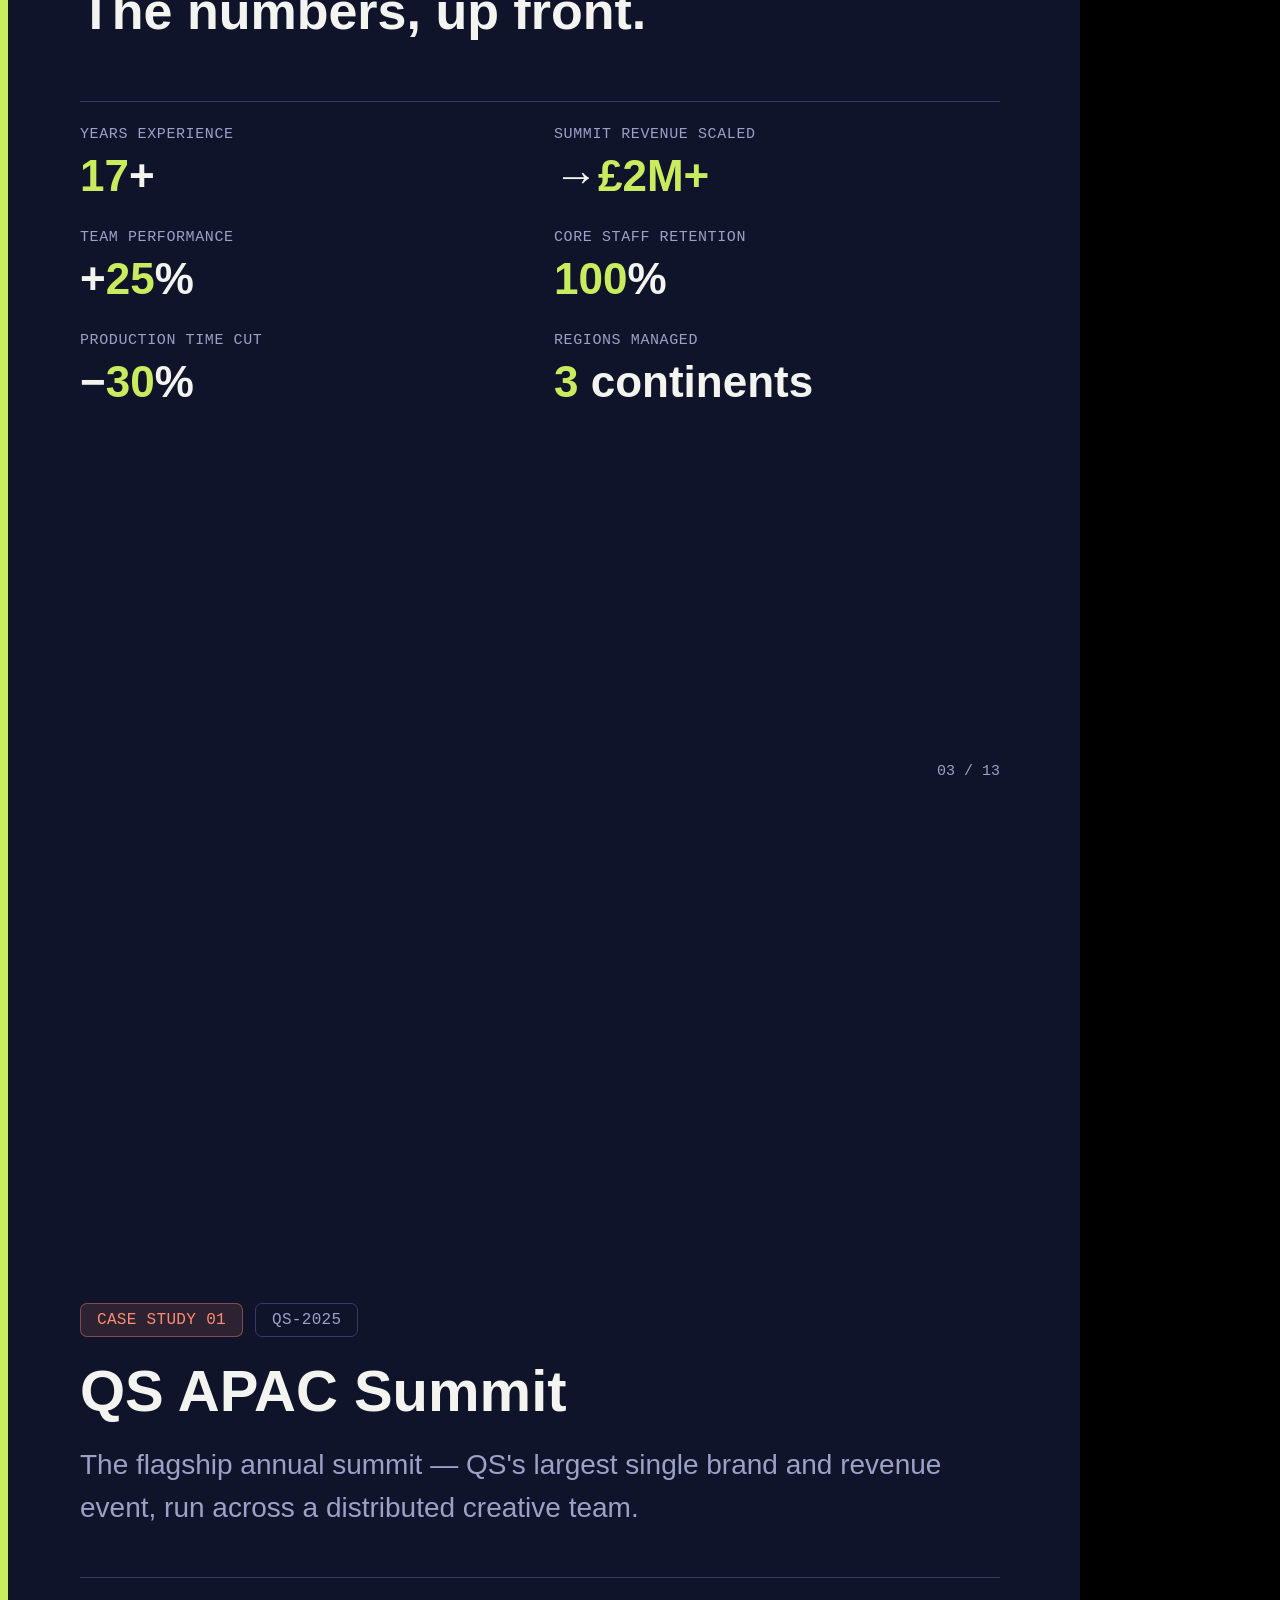
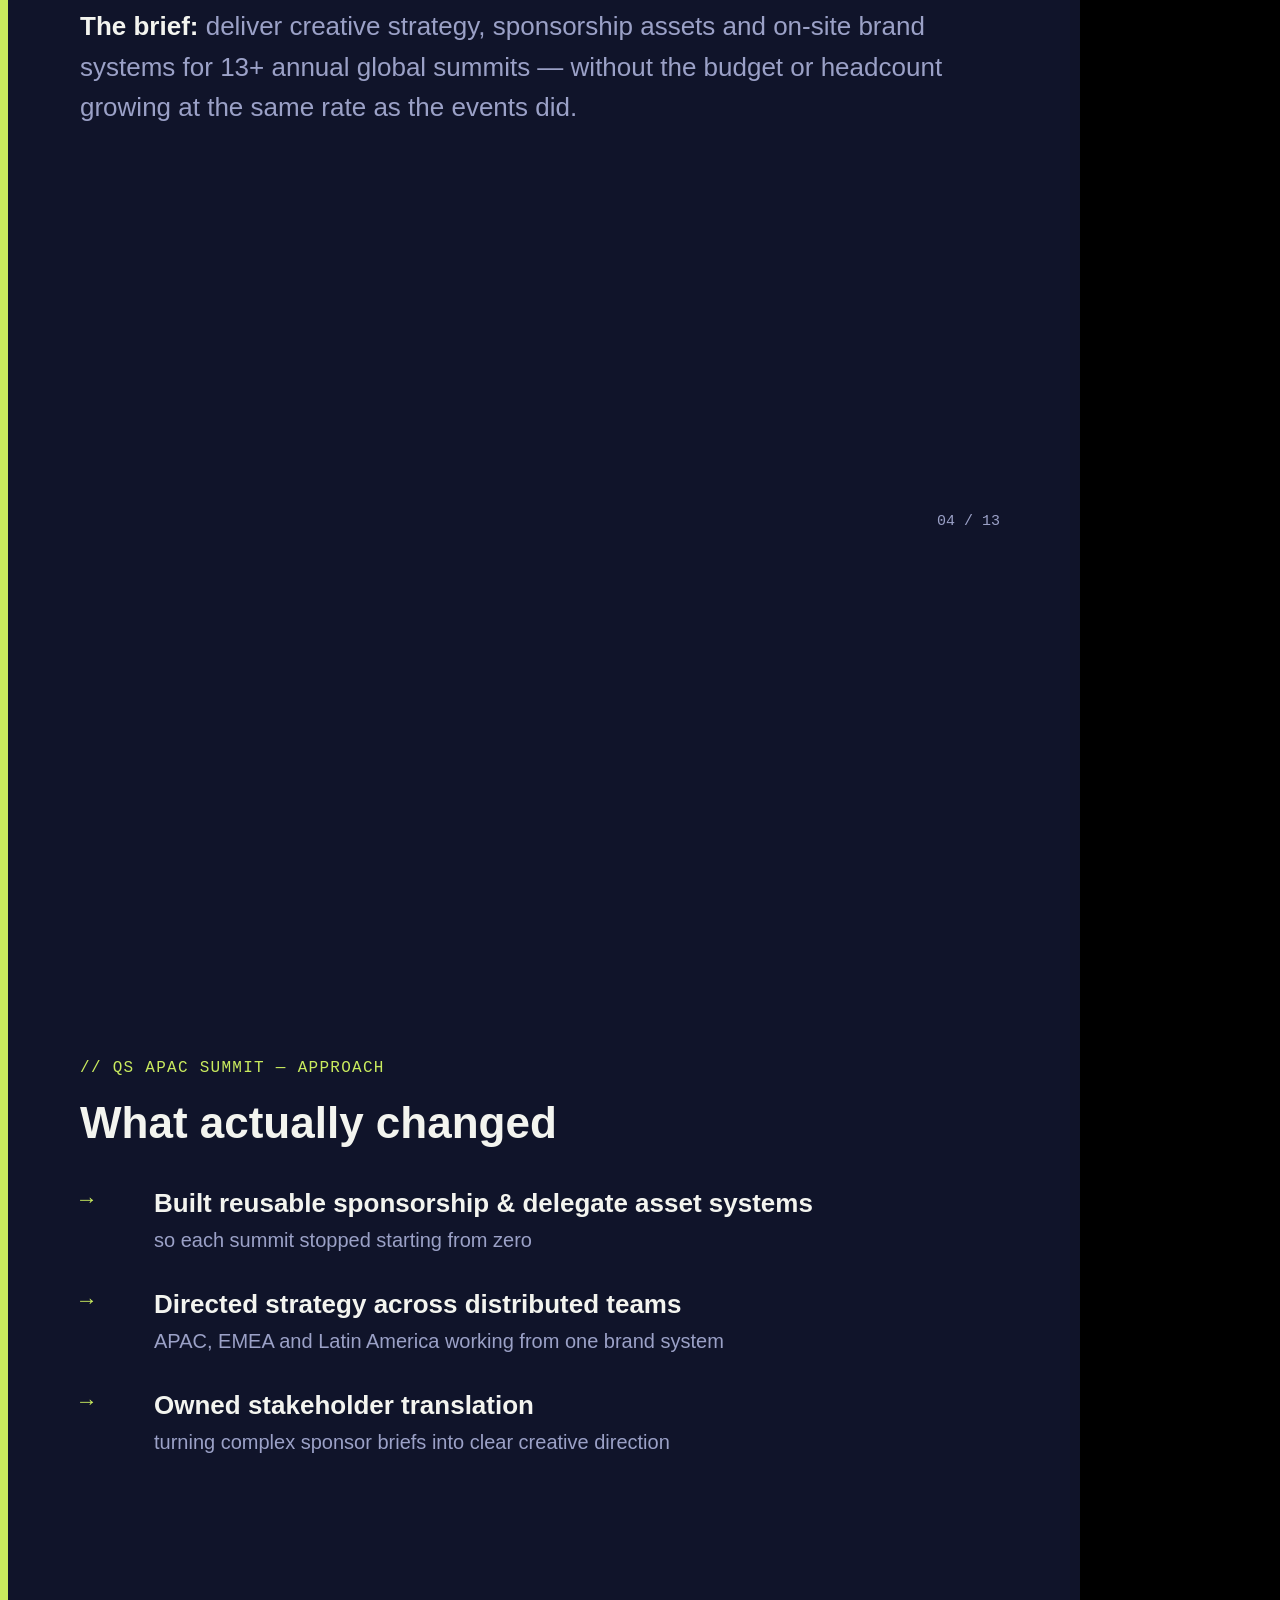
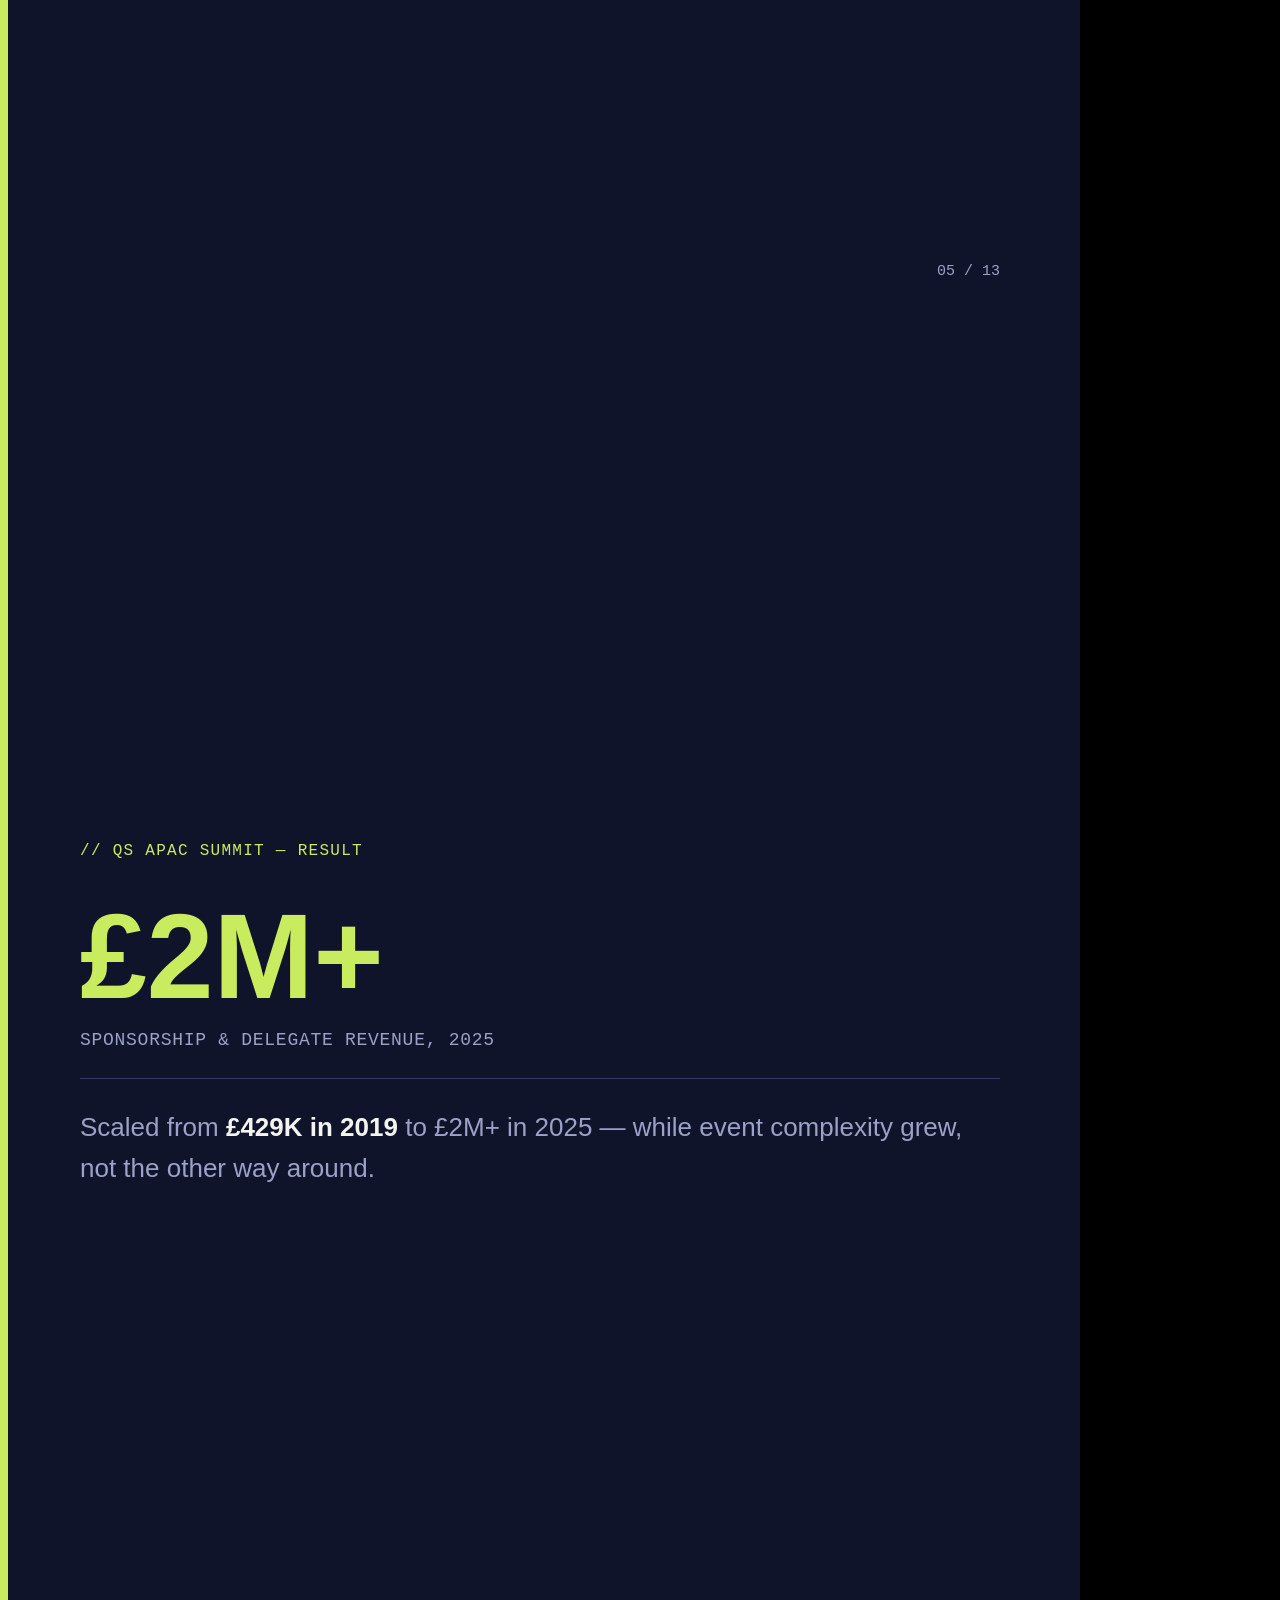
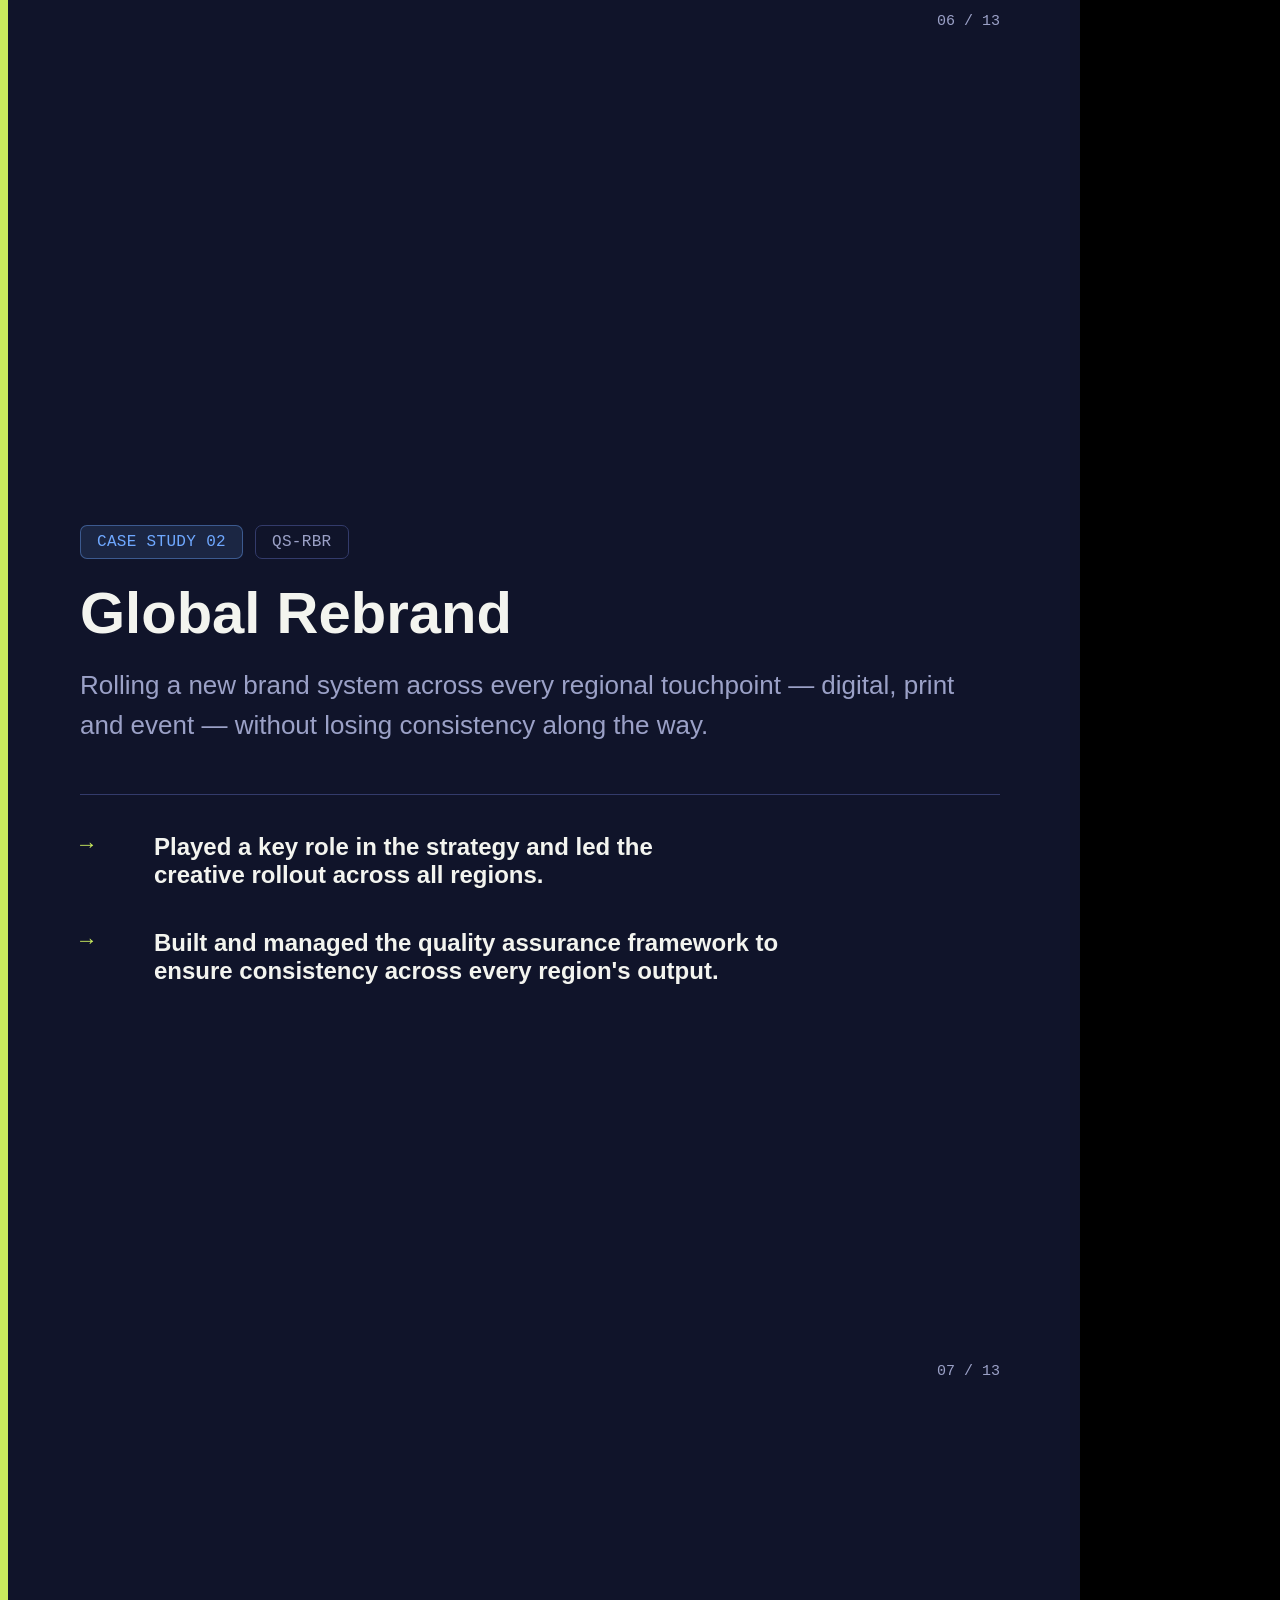
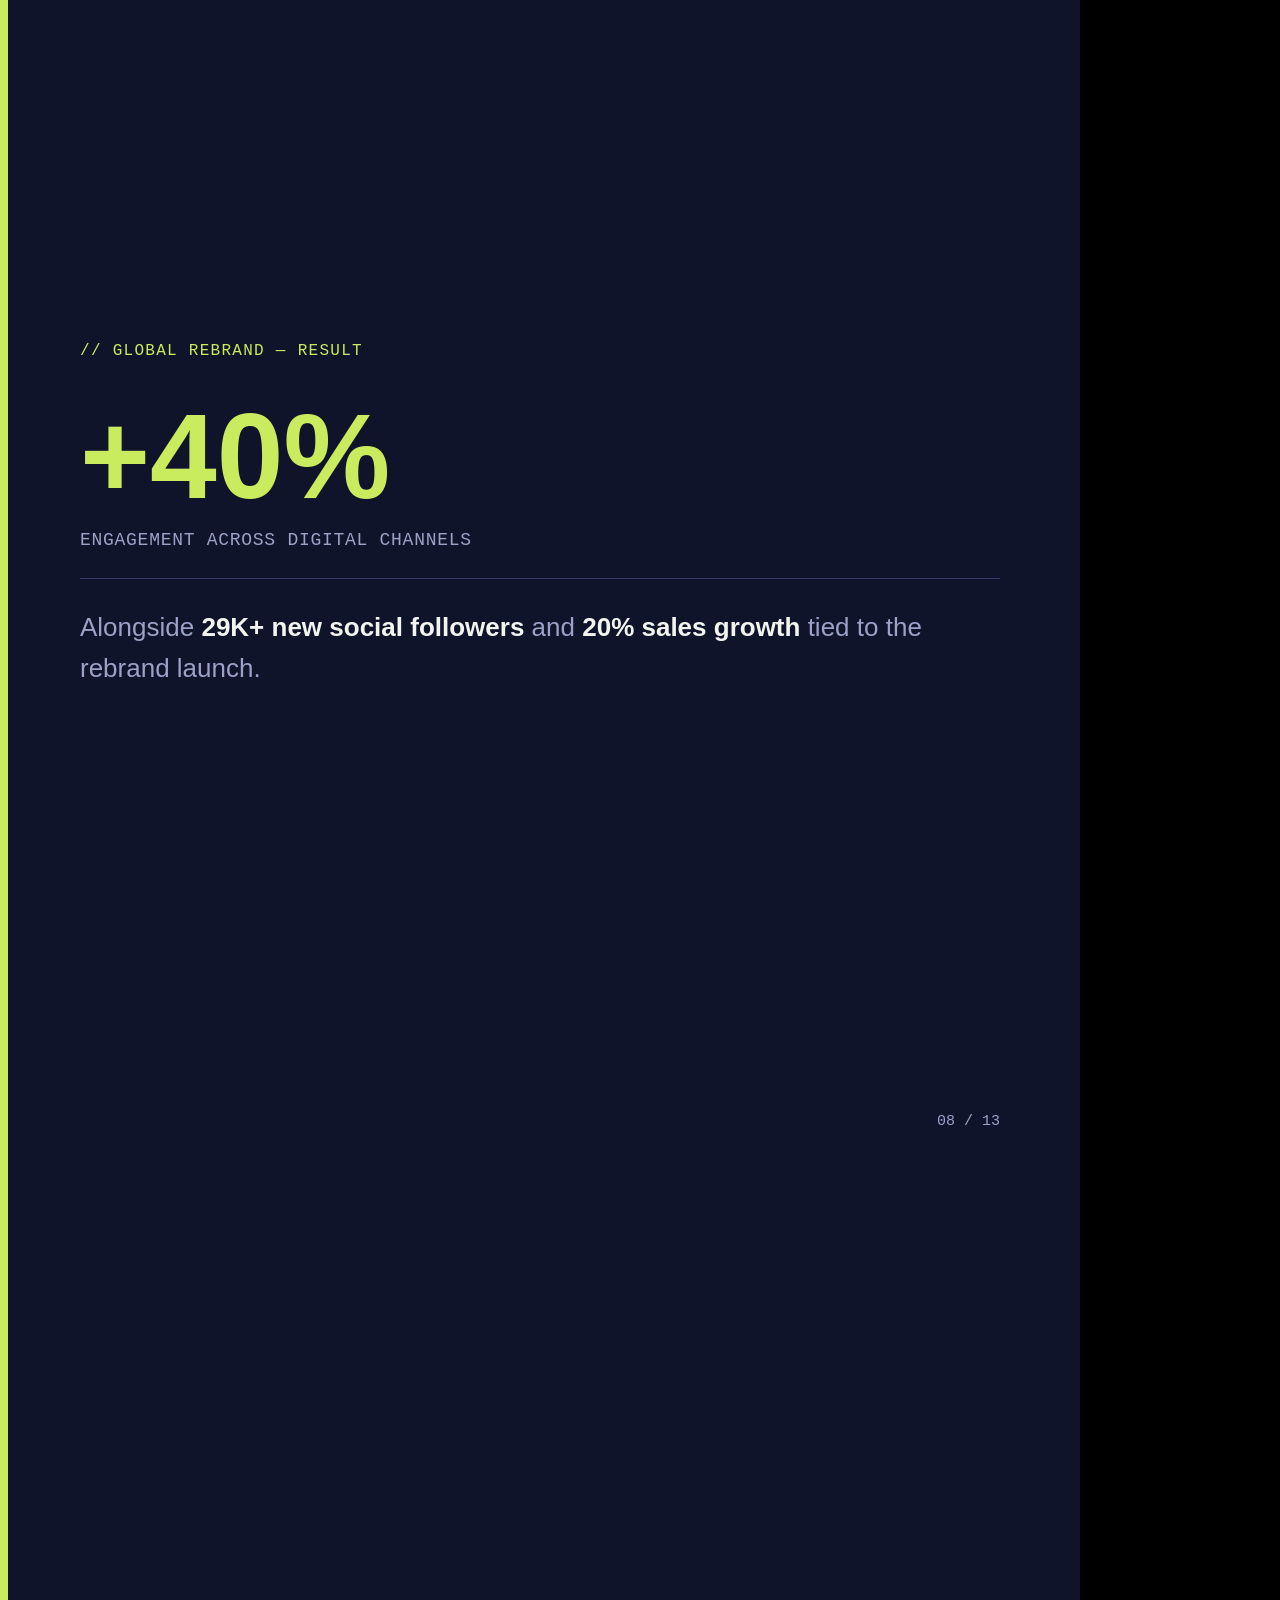
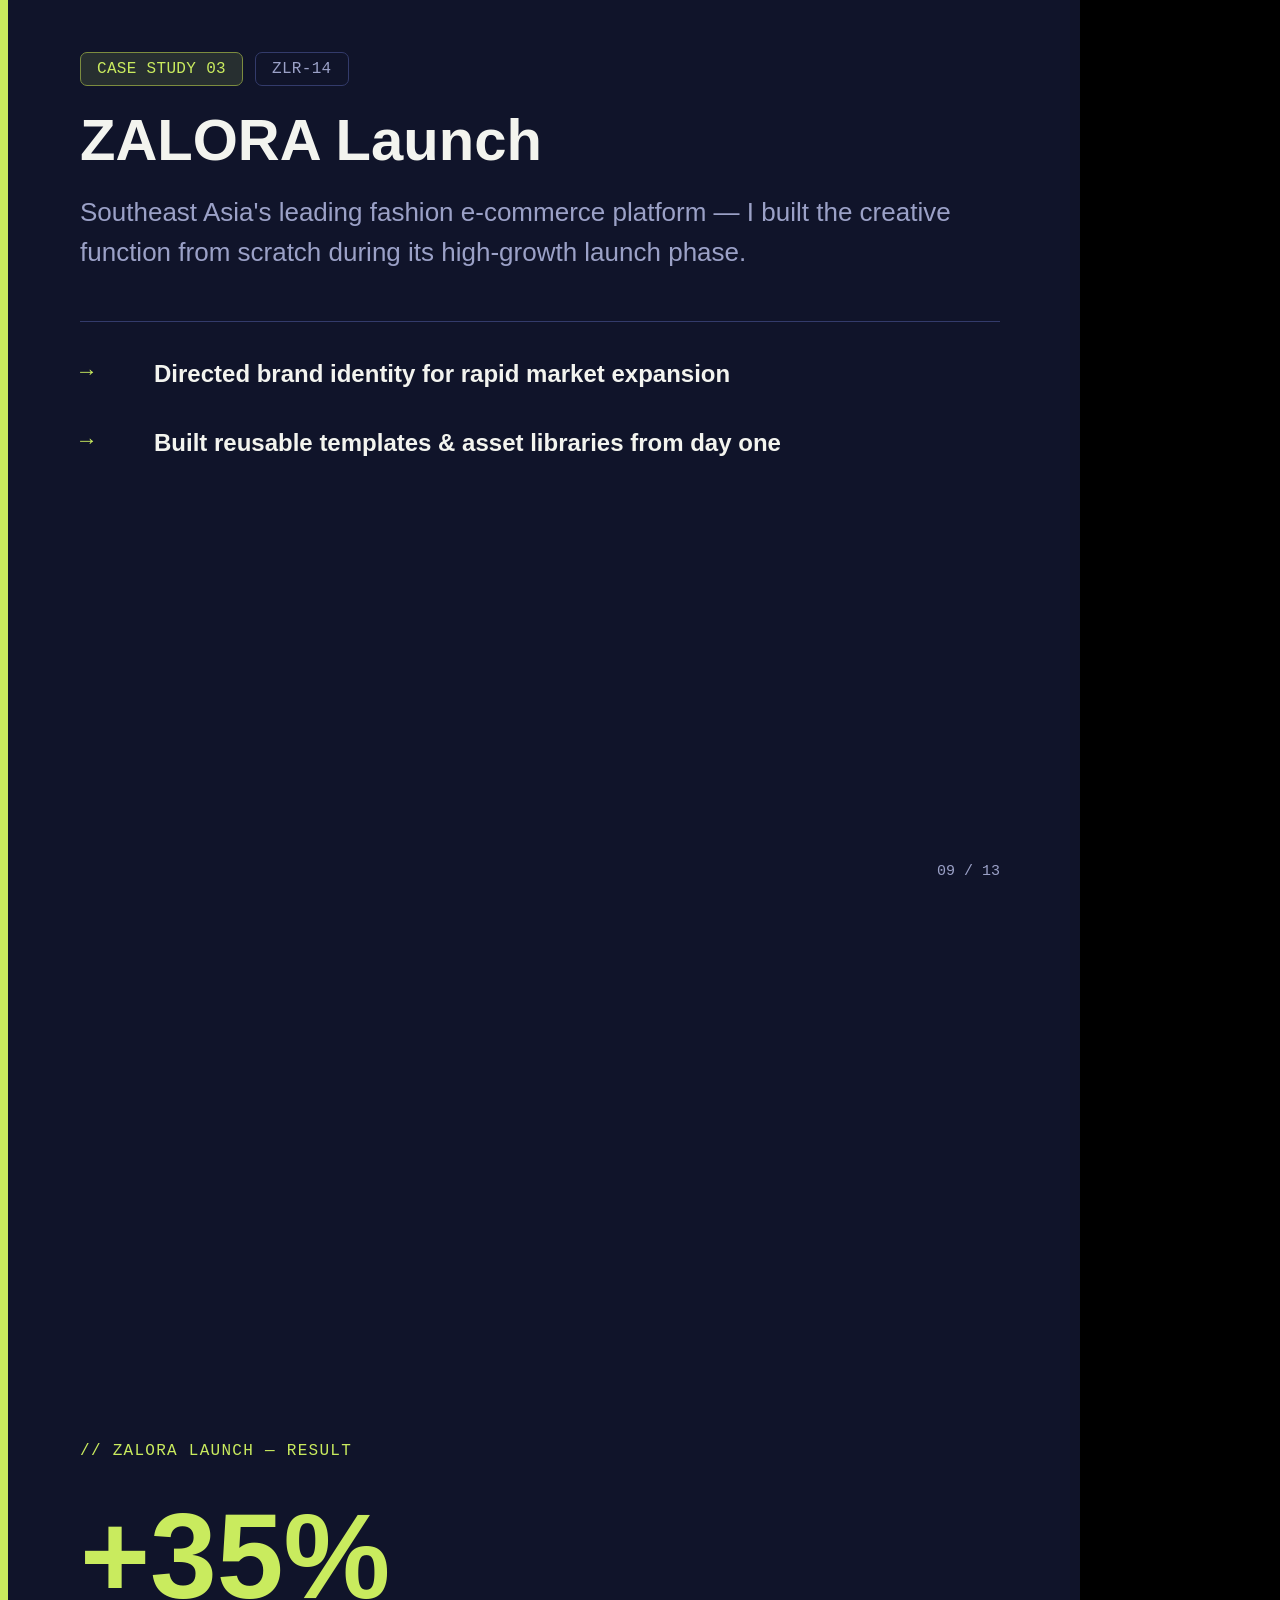
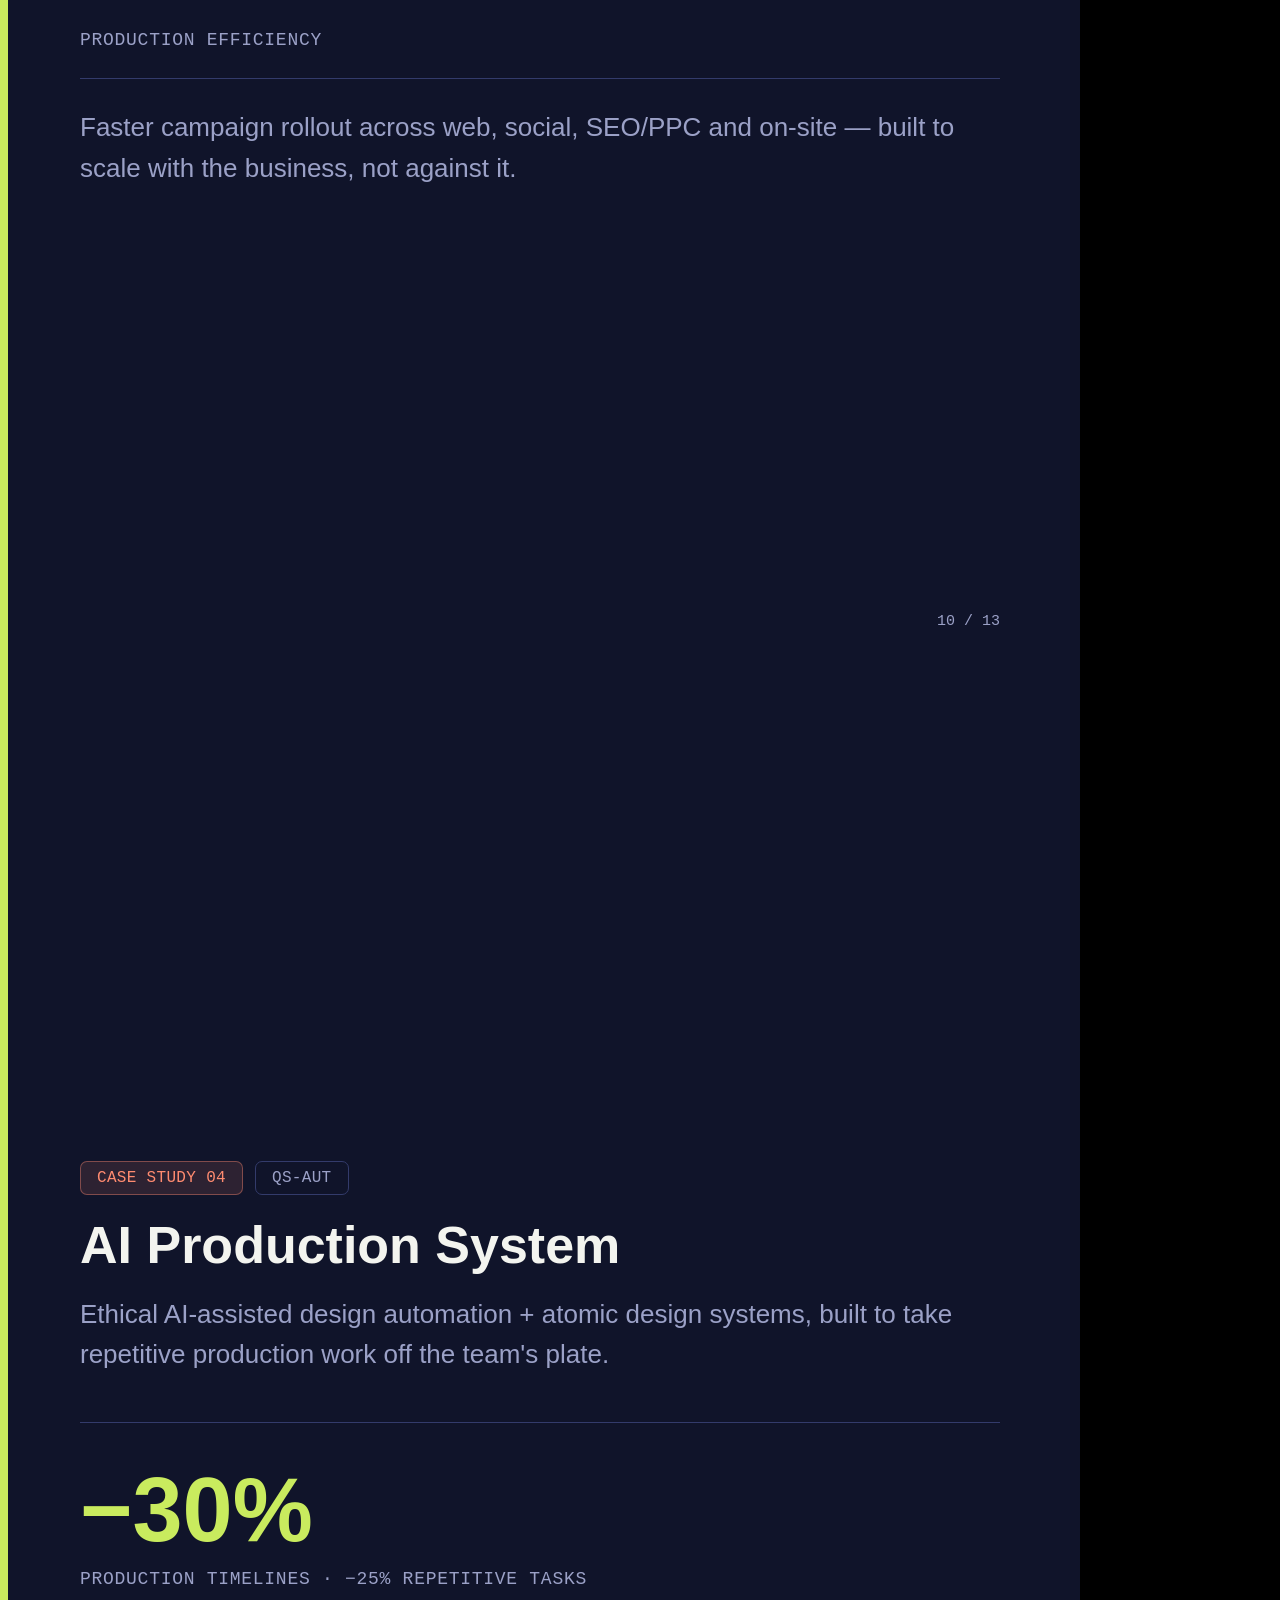
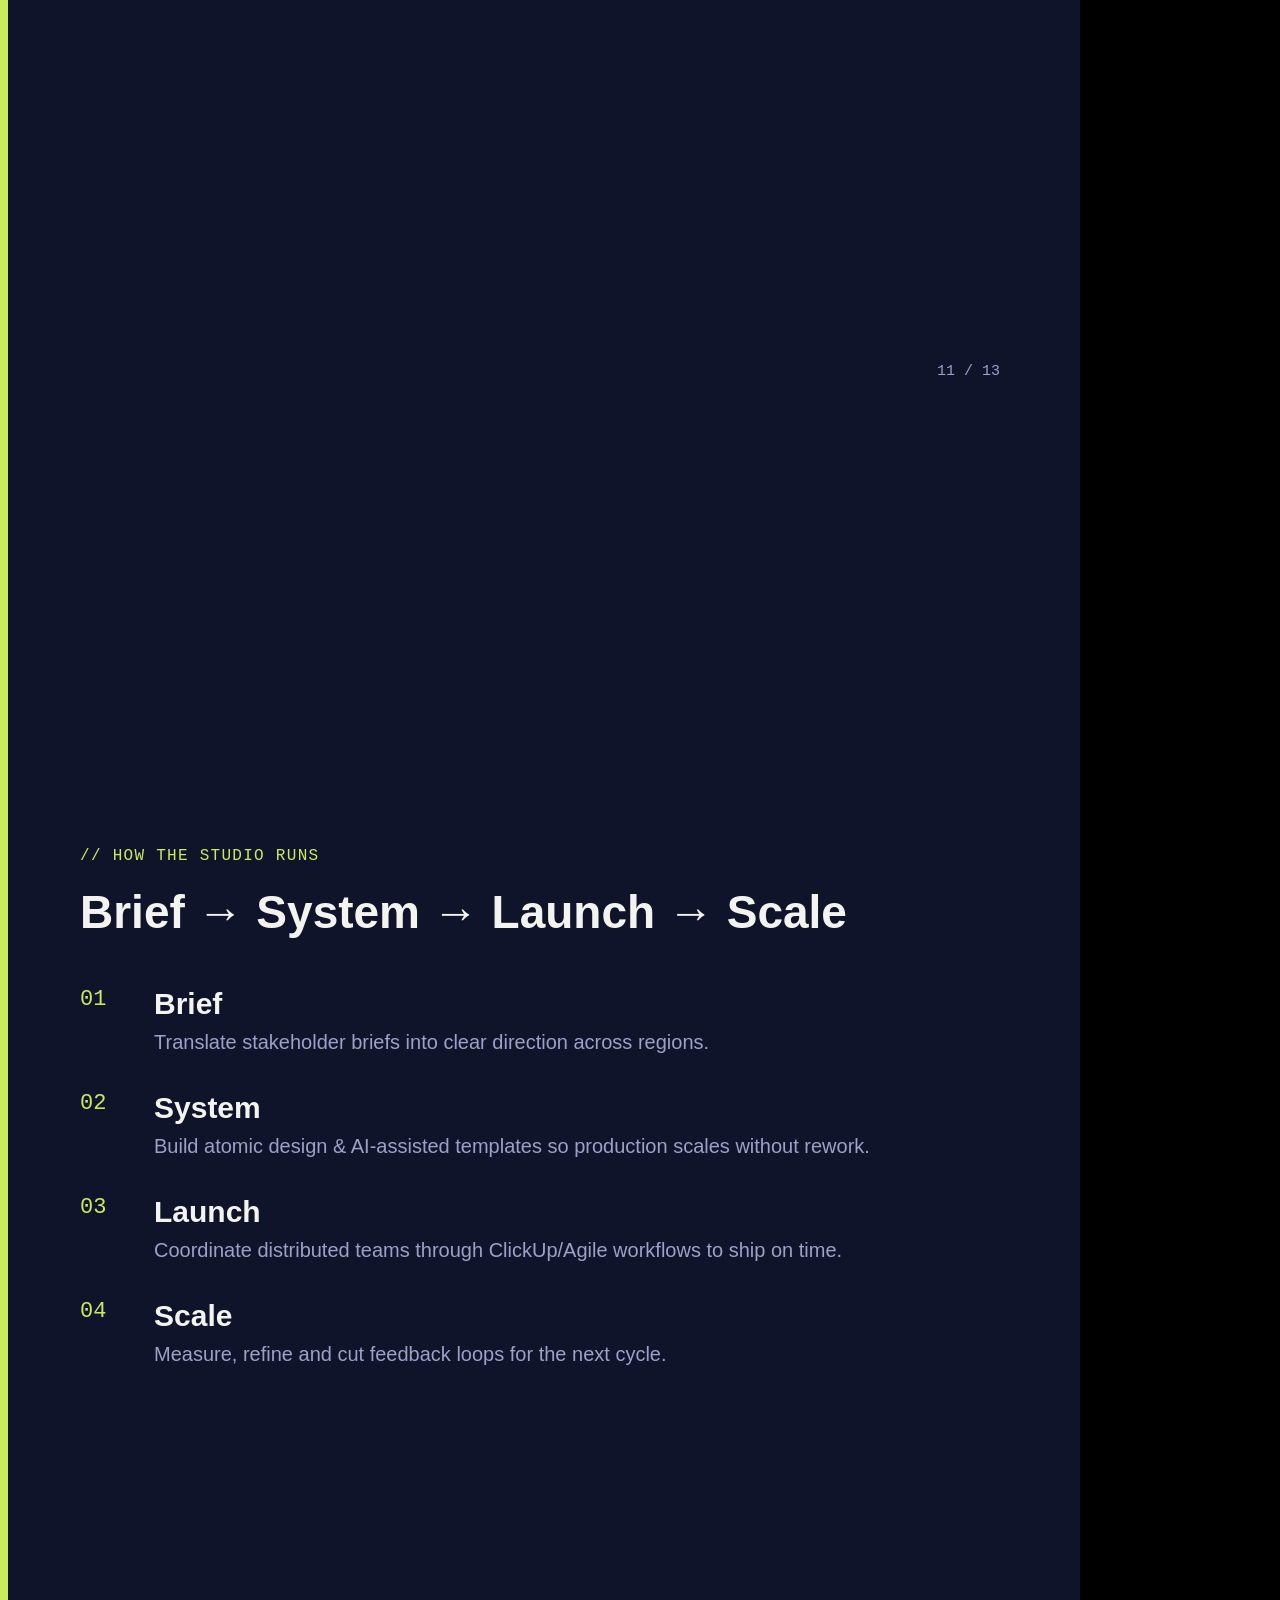
==== commit 46d75ceb: "Update carousel-source.html" ====
--- a/carousel-source.html
+++ b/carousel-source.html
@@ -181,8 +181,8 @@
   <p class="body" style="font-size:26px;">Rolling a new brand system across every regional touchpoint — digital, print and event — without losing consistency along the way.</p>
   <div class="divider"></div>
   <div class="flow-list" style="margin-top:10px;">
-    <div class="flow-item"><div class="flow-num">→</div><div><div class="flow-title" style="font-size:24px;">Played a lead role in strategy and rollout</div></div></div>
-    <div class="flow-item"><div class="flow-num">→</div><div><div class="flow-title" style="font-size:24px;">Championed quality assurance across every region's output</div></div></div>
+    <div class="flow-item"><div class="flow-num">→</div><div><div class="flow-title" style="font-size:24px;">Played a key role in the strategy and led the <br>creative rollout across all regions.</div></div></div>
+    <div class="flow-item"><div class="flow-num">→</div><div><div class="flow-title" style="font-size:24px;">Built and managed the quality assurance framework to <br>ensure consistency across every region's output.</div></div></div>
   </div>
   <div class="pagenum">07 / 13</div>
 </div>
